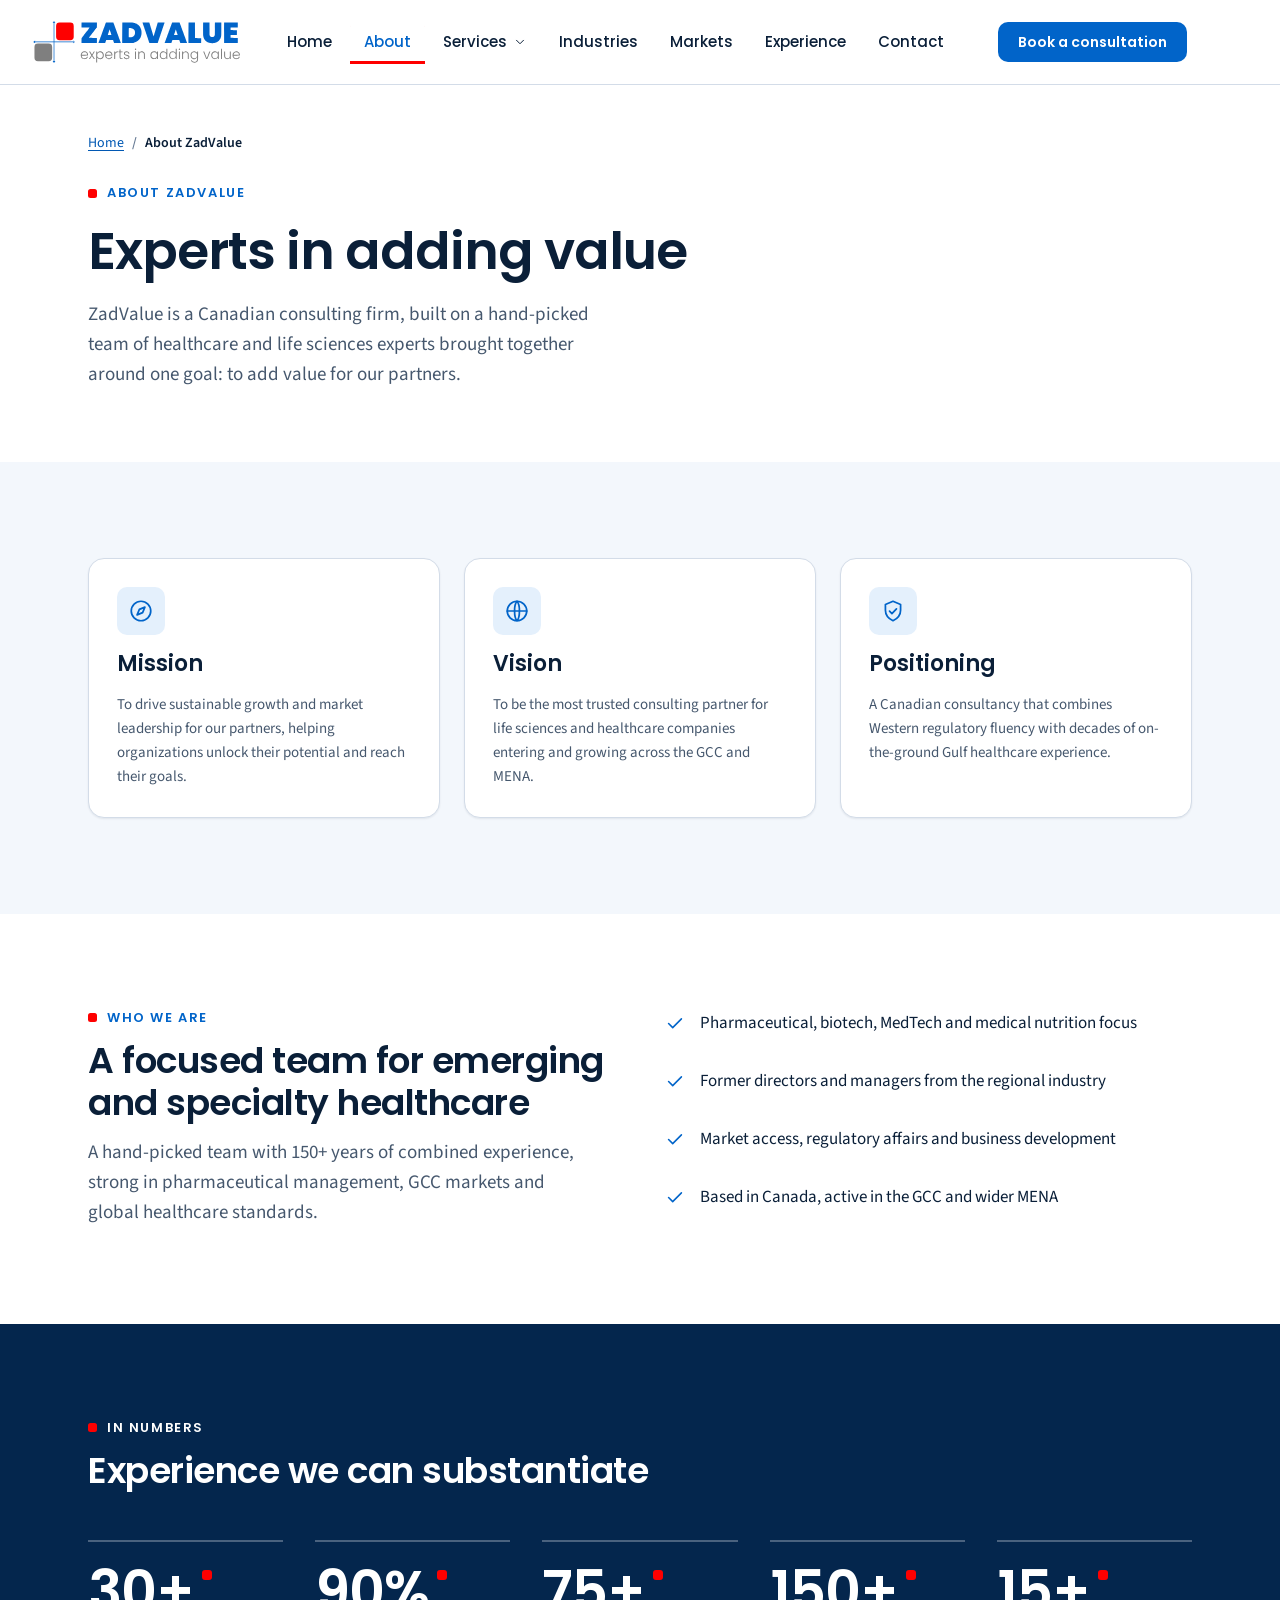
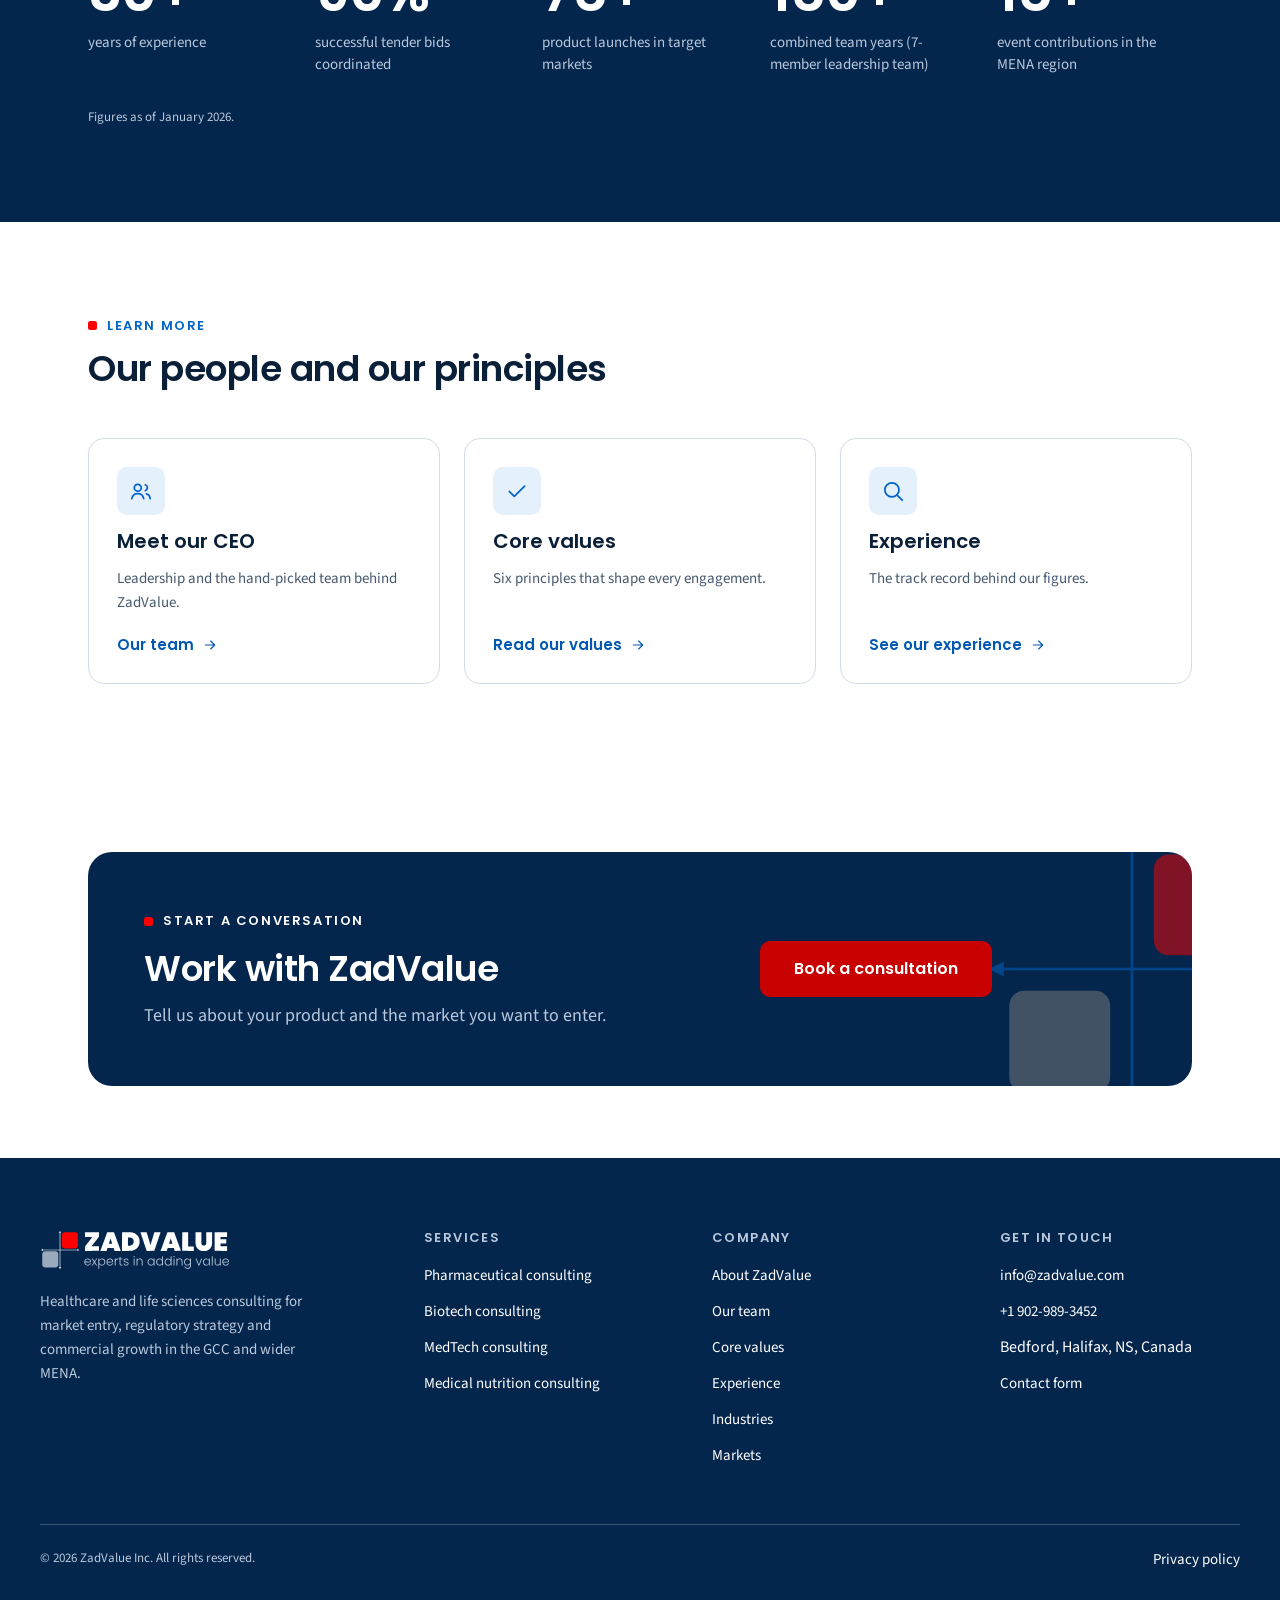
==== about/index.html @ 455d4b64 "Add files via upload" ====
<!doctype html>
<html lang="en" data-theme="light"><head><meta charset="utf-8"><meta name="viewport" content="width=device-width, initial-scale=1">
<title>About ZadValue - ZadValue Inc</title><meta name="description" content="ZadValue is a Canadian healthcare consulting firm. Learn about our mission, vision, positioning and the hand-picked team behind us."><link rel="canonical" href="https://zadvalue.com/about/"><meta name="robots" content="index, follow, max-snippet:-1, max-image-preview:large">
<meta property="og:type" content="website"><meta property="og:site_name" content="ZadValue Inc"><meta property="og:title" content="About ZadValue - ZadValue Inc"><meta property="og:description" content="ZadValue is a Canadian healthcare consulting firm. Learn about our mission, vision, positioning and the hand-picked team behind us."><meta property="og:url" content="https://zadvalue.com/about/"><meta property="og:image" content="https://zadvalue.com/images/og-image.png"><meta property="og:locale" content="en_CA">
<meta name="twitter:card" content="summary_large_image"><meta name="theme-color" content="#04264d">
<link rel="icon" href="/favicon.svg" type="image/svg+xml"><link rel="apple-touch-icon" href="/images/apple-touch-icon.png">
<link rel="preconnect" href="https://fonts.googleapis.com"><link rel="preconnect" href="https://fonts.gstatic.com" crossorigin>
<link rel="stylesheet" href="/css/tokens.css"><link rel="stylesheet" href="/css/site.css"><script type="application/ld+json">{"@context": "https://schema.org", "@type": "BreadcrumbList", "itemListElement": [{"@type": "ListItem", "position": 1, "name": "Home", "item": "https://zadvalue.com/"}, {"@type": "ListItem", "position": 2, "name": "About ZadValue", "item": "https://zadvalue.com/about/"}]}</script></head>
<body><a class="skip" href="#main">Skip to content</a>
<header class="zv-header"><div class="zv-header__bar"><a class="zv-logo-link" href="/" aria-label="ZadValue home"><img class="zv-logo" src="/images/zadvalue-logo.svg" alt="ZADVALUE, experts in adding value" width="208" height="44"></a><nav aria-label="Primary"><ul class="zv-nav"><li><a href="/">Home</a></li><li><a href="/about/" aria-current="page">About</a></li><li class="zv-dropdown"><button class="zv-nav__item" aria-expanded="false" aria-controls="svc-panel">Services <svg viewBox="0 0 24 24" fill="none" stroke="currentColor" stroke-width="1.7" stroke-linecap="round" stroke-linejoin="round" aria-hidden="true" class=""><path d="M6 9l6 6 6-6"/></svg></button><div class="zv-dropdown__panel" id="svc-panel" hidden><h4>Services</h4><a href="/pharmaceutical-consulting/"><b style="font-weight:600">Pharmaceutical consulting</b><small>Strategy, market entry and regulatory guidance for pharmaceutical companies.</small></a><a href="/biotech-consulting/"><b style="font-weight:600">Biotech consulting</b><small>Commercialization, licensing and access for biotechnology innovators.</small></a><a href="/medtech-consulting/"><b style="font-weight:600">MedTech consulting</b><small>Regulatory strategy and market entry for devices and digital health.</small></a><a href="/medical-nutrition-consulting/"><b style="font-weight:600">Medical nutrition consulting</b><small>Pathways and partnerships for clinical and therapeutic nutrition.</small></a><a href="/services/"><b style="font-weight:600">All services</b><small>Eight capabilities, four sectors</small></a></div></li><li><a href="/industries/">Industries</a></li><li><a href="/markets/">Markets</a></li><li><a href="/experience/">Experience</a></li><li><a href="/contact/">Contact</a></li></ul></nav><a class="zv-btn zv-btn--primary zv-btn--sm zv-btn--cta" href="/contact/?topic=meeting">Book a consultation</a><button class="zv-burger" id="burger" aria-label="Open menu" aria-expanded="false" aria-controls="drawer"><svg viewBox="0 0 24 24" fill="none" stroke="currentColor" stroke-width="1.7" stroke-linecap="round" stroke-linejoin="round" aria-hidden="true" class=""><path d="M4 7h16M4 12h16M4 17h16"/></svg></button></div><nav class="zv-drawer" id="drawer" aria-label="Mobile" hidden><a href="/">Home</a><a href="/about/" aria-current="page">About</a><a href="/services/">Services</a><div class="sub"><a href="/pharmaceutical-consulting/">Pharmaceutical consulting</a><a href="/biotech-consulting/">Biotech consulting</a><a href="/medtech-consulting/">MedTech consulting</a><a href="/medical-nutrition-consulting/">Medical nutrition consulting</a></div><a href="/industries/">Industries</a><a href="/markets/">Markets</a><a href="/experience/">Experience</a><a href="/contact/">Contact</a><a class="zv-btn zv-btn--primary" href="/contact/?topic=meeting">Book a consultation</a></nav></header>
<main id="main" class="pg" tabindex="-1"><section style="padding:48px 0 72px"><div class="zv-container"><nav aria-label="Breadcrumb"><ol class="zv-crumbs"><li><a href="/">Home</a></li><li aria-current="page">About ZadValue</li></ol></nav><span class="zv-eyebrow" style="margin-top:32px">About ZadValue</span><h1 class="ph1" style="font:600 52px/58px var(--font-display);letter-spacing:-1px;margin:16px 0 20px;max-width:22ch">Experts in adding value</h1><p class="zv-lead">ZadValue is a Canadian consulting firm, built on a hand-picked team of healthcare and life sciences experts brought together around one goal: to add value for our partners.</p></div></section>
<section class="zv-band zv-band--200"><div class="zv-container"><div class="mvp">
 <div class="zv-card"><span class="zv-icon-tile"><svg viewBox="0 0 24 24" fill="none" stroke="currentColor" stroke-width="1.7" stroke-linecap="round" stroke-linejoin="round" aria-hidden="true" class=""><circle cx="12" cy="12" r="9"/><path d="M15.6 8.4l-2.1 5.1-5.1 2.1 2.1-5.1z"/></svg></span><h3>Mission</h3><p>To drive sustainable growth and market leadership for our partners, helping organizations unlock their potential and reach their goals.</p></div>
 <div class="zv-card"><span class="zv-icon-tile"><svg viewBox="0 0 24 24" fill="none" stroke="currentColor" stroke-width="1.7" stroke-linecap="round" stroke-linejoin="round" aria-hidden="true" class=""><circle cx="12" cy="12" r="9"/><path d="M3 12h18M12 3c3 3 3 15 0 18M12 3c-3 3-3 15 0 18"/></svg></span><h3>Vision</h3><p>To be the most trusted consulting partner for life sciences and healthcare companies entering and growing across the GCC and MENA.</p></div>
 <div class="zv-card"><span class="zv-icon-tile"><svg viewBox="0 0 24 24" fill="none" stroke="currentColor" stroke-width="1.7" stroke-linecap="round" stroke-linejoin="round" aria-hidden="true" class=""><path d="M12 3l7 3v5.2c0 4.4-3 7.8-7 9.8-4-2-7-5.4-7-9.8V6z"/><path d="M8.8 12.2l2.2 2.2 4.2-4.4"/></svg></span><h3>Positioning</h3><p>A Canadian consultancy that combines Western regulatory fluency with decades of on-the-ground Gulf healthcare experience.</p></div></div></div></section>
<section class="zv-band"><div class="zv-container"><div class="two"><div class="zv-secthead" style="margin:0"><span class="zv-eyebrow">Who we are</span><h2 class="zv-h2">A focused team for emerging and specialty healthcare</h2><p class="zv-lead">A hand-picked team with 150+ years of combined experience, strong in pharmaceutical management, GCC markets and global healthcare standards.</p></div><ul class="chk"><li><svg viewBox="0 0 24 24" fill="none" stroke="currentColor" stroke-width="1.7" stroke-linecap="round" stroke-linejoin="round" aria-hidden="true" class=""><path d="M5 12.5l4.5 4.5L19 7.5"/></svg><span>Pharmaceutical, biotech, MedTech and medical nutrition focus</span></li><li><svg viewBox="0 0 24 24" fill="none" stroke="currentColor" stroke-width="1.7" stroke-linecap="round" stroke-linejoin="round" aria-hidden="true" class=""><path d="M5 12.5l4.5 4.5L19 7.5"/></svg><span>Former directors and managers from the regional industry</span></li><li><svg viewBox="0 0 24 24" fill="none" stroke="currentColor" stroke-width="1.7" stroke-linecap="round" stroke-linejoin="round" aria-hidden="true" class=""><path d="M5 12.5l4.5 4.5L19 7.5"/></svg><span>Market access, regulatory affairs and business development</span></li><li><svg viewBox="0 0 24 24" fill="none" stroke="currentColor" stroke-width="1.7" stroke-linecap="round" stroke-linejoin="round" aria-hidden="true" class=""><path d="M5 12.5l4.5 4.5L19 7.5"/></svg><span>Based in Canada, active in the GCC and wider MENA</span></li></ul></div></div></section>
<section class="zv-band zv-band--deep zv-deep"><div class="zv-container"><div class="zv-secthead"><span class="zv-eyebrow">In numbers</span><h2 class="zv-h2">Experience we can substantiate</h2></div><div class="zv-stats stats5"><div class="zv-stat"><span class="zv-stat__num">30+</span><span class="zv-stat__label">years of experience</span></div><div class="zv-stat"><span class="zv-stat__num">90%</span><span class="zv-stat__label">successful tender bids coordinated</span></div><div class="zv-stat"><span class="zv-stat__num">75+</span><span class="zv-stat__label">product launches in target markets</span></div><div class="zv-stat"><span class="zv-stat__num">150+</span><span class="zv-stat__label">combined team years (7-member leadership team)</span></div><div class="zv-stat"><span class="zv-stat__num">15+</span><span class="zv-stat__label">event contributions in the MENA region</span></div></div><p class="note">Figures as of January 2026.</p></div></section>
<section class="zv-band"><div class="zv-container"><div class="zv-secthead"><span class="zv-eyebrow">Learn more</span><h2 class="zv-h2">Our people and our principles</h2></div><div class="zv-grid" style="--min:300px">
 <a class="zv-card" href="/meet-our-ceo/"><span class="zv-icon-tile"><svg viewBox="0 0 24 24" fill="none" stroke="currentColor" stroke-width="1.7" stroke-linecap="round" stroke-linejoin="round" aria-hidden="true" class=""><circle cx="9" cy="9" r="3.2"/><path d="M3.5 19c.6-3 2.8-4.6 5.5-4.6s4.9 1.6 5.5 4.6"/><path d="M16 6.2a3 3 0 0 1 0 5.6M17 14.6c2 .5 3.2 2 3.5 4.4"/></svg></span><h3>Meet our CEO</h3><p>Leadership and the hand-picked team behind ZadValue.</p><span class="zv-link">Our team <svg viewBox="0 0 24 24" fill="none" stroke="currentColor" stroke-width="1.7" stroke-linecap="round" stroke-linejoin="round" aria-hidden="true" class=""><path d="M5 12h14M13 6l6 6-6 6"/></svg></span></a>
 <a class="zv-card" href="/core-values/"><span class="zv-icon-tile"><svg viewBox="0 0 24 24" fill="none" stroke="currentColor" stroke-width="1.7" stroke-linecap="round" stroke-linejoin="round" aria-hidden="true" class=""><path d="M5 12.5l4.5 4.5L19 7.5"/></svg></span><h3>Core values</h3><p>Six principles that shape every engagement.</p><span class="zv-link">Read our values <svg viewBox="0 0 24 24" fill="none" stroke="currentColor" stroke-width="1.7" stroke-linecap="round" stroke-linejoin="round" aria-hidden="true" class=""><path d="M5 12h14M13 6l6 6-6 6"/></svg></span></a>
 <a class="zv-card" href="/experience/"><span class="zv-icon-tile"><svg viewBox="0 0 24 24" fill="none" stroke="currentColor" stroke-width="1.7" stroke-linecap="round" stroke-linejoin="round" aria-hidden="true" class=""><circle cx="11" cy="11" r="6.5"/><path d="M16 16l4.5 4.5"/></svg></span><h3>Experience</h3><p>The track record behind our figures.</p><span class="zv-link">See our experience <svg viewBox="0 0 24 24" fill="none" stroke="currentColor" stroke-width="1.7" stroke-linecap="round" stroke-linejoin="round" aria-hidden="true" class=""><path d="M5 12h14M13 6l6 6-6 6"/></svg></span></a></div></div></section>
<section class="zv-band" style="padding:72px 0"><div class="zv-container"><div class="zv-cta zv-deep"><div class="zv-cta__art" aria-hidden="true"><svg class="zv-matrix" viewBox="0 0 440 440" role="img" aria-label="Quadrant diagram of market opportunity against readiness to enter, with the priority quadrant highlighted">
  <g style="stroke:var(--brand-blue);stroke-width:4;stroke-linecap:round"><path d="M220 30V410M30 220H410"/></g>
  <g style="fill:var(--brand-blue)"><polygon points="220,10 209,32 231,32"/><polygon points="220,430 209,408 231,408"/><polygon points="10,220 32,209 32,231"/><polygon points="430,220 408,209 408,231"/></g>
  <rect x="252" y="52" width="148" height="148" rx="22" style="fill:var(--logo-red)"/>
  <rect x="40" y="252" width="148" height="148" rx="22" style="fill:var(--logo-grey)"/>
  
</svg></div><div class="zv-cta__body"><span class="zv-eyebrow">Start a conversation</span><h2 style="margin-top:14px">Work with ZadValue</h2><p>Tell us about your product and the market you want to enter.</p></div><div class="zv-cta__actions"><a class="zv-btn zv-btn--accent zv-btn--lg" href="/contact/?topic=meeting">Book a consultation</a></div></div></div></section></main>
<footer class="zv-footer"><div class="zv-footer__inner"><div class="zv-footer__grid">
 <div><a class="zv-footer__logo" href="/"><img src="/images/zadvalue-logo-reversed.svg" alt="ZADVALUE, experts in adding value" width="190" height="40"></a><p>Healthcare and life sciences consulting for market entry, regulatory strategy and commercial growth in the GCC and wider MENA.</p></div>
 <div><h4>Services</h4><ul><li><a href="/pharmaceutical-consulting/">Pharmaceutical consulting</a></li><li><a href="/biotech-consulting/">Biotech consulting</a></li><li><a href="/medtech-consulting/">MedTech consulting</a></li><li><a href="/medical-nutrition-consulting/">Medical nutrition consulting</a></li></ul></div>
 <div><h4>Company</h4><ul><li><a href="/about/">About ZadValue</a></li><li><a href="/meet-our-ceo/">Our team</a></li><li><a href="/core-values/">Core values</a></li><li><a href="/experience/">Experience</a></li><li><a href="/industries/">Industries</a></li><li><a href="/markets/">Markets</a></li></ul></div>
 <div><h4>Get in touch</h4><ul><li><a href="mailto:info@zadvalue.com">info@zadvalue.com</a></li><li><a href="tel:+19029893452">+1 902-989-3452</a></li><li>Bedford, Halifax, NS, Canada</li><li><a href="/contact/">Contact form</a></li></ul></div></div>
 <div class="zv-footer__base"><span>&copy; 2026 ZadValue Inc. All rights reserved.</span><span><a href="/privacy-policy/">Privacy policy</a></span></div></div></footer>
<script src="/js/site.js" defer></script></body></html>
---- css/tokens.css ----
:root, [data-theme="light"] {
  --surface-100: #ffffff;
  --surface-200: #f3f7fc;
  --surface-300: #e4ecf6;
  --surface-deep: #04264d;
  --ink: #0a1f38;
  --ink-muted: #46586e;
  --ink-on-deep: #ffffff;
  --ink-on-deep-muted: #b9c9dd;
  --brand-blue: #0164c9;
  --brand-blue-hover: #0152a6;
  --brand-blue-pressed: #043f82;
  --on-brand: #ffffff;
  --brand-blue-tint: #e4f0fc;
  --link: #0158b3;
  --logo-red: #fe0000;
  --signal-red: #c80000;
  --signal-red-hover: #a30000;
  --on-signal: #ffffff;
  --logo-grey: #7f7f7f;
  --border: #d3dce8;
  --border-strong: #667a94;
  --focus-ring: #0164c9;
  --focus-ring-on-deep: #8cc2ff;
  --status-success: #00706b;
  --status-warning: #8a5a00;
  --status-danger: var(--signal-red);
  --status-info: var(--brand-blue);
  --shadow-xs: 0 1px 2px rgba(10, 31, 56, 0.08);
  --shadow-sm: 0 2px 8px rgba(10, 31, 56, 0.08);
  --shadow-md: 0 8px 24px rgba(10, 31, 56, 0.12);
  --shadow-lg: 0 20px 48px rgba(10, 31, 56, 0.18);
}
[data-theme="dark"] {
  --surface-100: #061a31;
  --surface-200: #0b2644;
  --surface-300: #133661;
  --surface-deep: #030f1e;
  --ink: #f1f6fc;
  --ink-muted: #a8bad0;
  --ink-on-deep: #f1f6fc;
  --ink-on-deep-muted: #a8bad0;
  --brand-blue: #5aa6f8;
  --brand-blue-hover: #86bdfa;
  --brand-blue-pressed: #a9d0fb;
  --on-brand: #04172b;
  --brand-blue-tint: #0f3a6b;
  --link: #7db8fa;
  --logo-red: #fe0000;
  --signal-red: #ff6b6b;
  --signal-red-hover: #ff9494;
  --on-signal: #2a0000;
  --logo-grey: #7f7f7f;
  --border: #1f4373;
  --border-strong: #6f8db0;
  --focus-ring: #8cc2ff;
  --focus-ring-on-deep: #8cc2ff;
  --status-success: #4cc9c0;
  --status-warning: #f2b84b;
  --status-danger: var(--signal-red);
  --status-info: var(--brand-blue);
  --shadow-xs: 0 1px 2px rgba(0, 0, 0, 0.4);
  --shadow-sm: 0 2px 8px rgba(0, 0, 0, 0.45);
  --shadow-md: 0 8px 24px rgba(0, 0, 0, 0.5);
  --shadow-lg: 0 20px 48px rgba(0, 0, 0, 0.6);
}
:root {
  --space-1: 4px;
  --space-2: 8px;
  --space-3: 12px;
  --space-4: 16px;
  --space-5: 24px;
  --space-6: 32px;
  --space-7: 48px;
  --space-8: 64px;
  --section-y-sm: 64px;
  --section-y-md: 96px;
  --section-y-lg: 128px;
  --radius-sm: 6px;
  --radius-md: 10px;
  --radius-lg: 16px;
  --radius-xl: 24px;
  --radius-pill: 999px;
  --bp-sm: 640px;
  --bp-md: 768px;
  --bp-lg: 1024px;
  --bp-xl: 1280px;
  --bp-2xl: 1536px;
  --container-prose: 680px;
  --container-default: 1200px;
  --container-wide: 1360px;
  --gutter-sm: 20px;
  --gutter-md: 32px;
  --gutter-lg: 48px;
  --aspect-hero: 21 / 9;
  --aspect-wide: 16 / 9;
  --aspect-feature: 3 / 2;
  --aspect-card: 4 / 3;
  --aspect-portrait: 4 / 5;
  --aspect-square: 1 / 1;
  --font-display: "Poppins", "Segoe UI", system-ui, sans-serif;
  --font-sans: "Source Sans 3", "Segoe UI", system-ui, sans-serif;
  --font-serif: "Source Serif 4", Georgia, serif;
}
---- css/site.css ----
@import url('https://fonts.googleapis.com/css2?family=Poppins:wght@400;500;600;700&family=Source+Sans+3:ital,wght@0,400;0,500;0,600;0,700;1,400&family=Source+Serif+4:ital,wght@0,400;0,600;1,400&display=swap');

/* ZadValue component styles. Every value comes from tokens.css. Prefix: zv- */
*, *::before, *::after { box-sizing: border-box; }
body { margin: 0; background: var(--surface-100); color: var(--ink); font-family: var(--font-sans); font-size: 16px; line-height: 26px; -webkit-font-smoothing: antialiased; }
.zv-stage { padding: 32px; background: var(--surface-100); color: var(--ink); }
.zv-stage--200 { background: var(--surface-200); }
.zv-stage--deep { background: var(--surface-deep); color: var(--ink-on-deep); }
.zv-row { display: flex; flex-wrap: wrap; gap: 16px; align-items: center; }
.zv-col { display: flex; flex-direction: column; gap: 16px; }
.zv-label { font: 500 12px/16px var(--font-sans); color: var(--ink-muted); margin: 0 0 8px; }
.zv-stage--deep .zv-label { color: var(--ink-on-deep-muted); }
h1, h2, h3, h4 { font-family: var(--font-display); margin: 0; color: inherit; }
p { margin: 0; }
a { color: var(--link); text-decoration: underline; text-underline-offset: 3px; }
.zv-stage--deep a { color: var(--ink-on-deep); }

/* Focus: solid 2px ring, never removed */
:where(a, button, input, select, textarea, summary, [tabindex]):focus-visible,
.is-focus { outline: 2px solid var(--focus-ring); outline-offset: 3px; }
.zv-stage--deep :focus-visible, .zv-deep :focus-visible, .zv-deep .is-focus, .zv-stage--deep .is-focus { outline-color: var(--focus-ring-on-deep); }

/* Eyebrow: label led by the red marker square from the logo */
.zv-eyebrow { display: inline-flex; align-items: center; gap: 10px; font: 600 13px/16px var(--font-display); letter-spacing: 1.6px; text-transform: uppercase; color: var(--brand-blue); }
.zv-eyebrow::before { content: ""; width: 9px; height: 9px; border-radius: 2.5px; background: var(--logo-red); flex: none; }
.zv-deep .zv-eyebrow, .zv-stage--deep .zv-eyebrow { color: var(--ink-on-deep); }

/* Buttons */
.zv-btn { display: inline-flex; align-items: center; justify-content: center; gap: 10px; min-height: 48px; padding: 0 24px; border-radius: var(--radius-md); border: 2px solid transparent; font: 600 15px/20px var(--font-display); cursor: pointer; text-decoration: none; transition: background .18s ease, border-color .18s ease, color .18s ease, transform .18s ease; }
.zv-btn svg { width: 18px; height: 18px; transition: transform .18s ease; }
.zv-btn:hover svg, .zv-btn.is-hover svg { transform: translateX(3px); }
.zv-btn--primary { background: var(--brand-blue); color: var(--on-brand); }
.zv-btn--primary:hover, .zv-btn--primary.is-hover { background: var(--brand-blue-hover); }
.zv-btn--primary:active, .zv-btn--primary.is-active { background: var(--brand-blue-pressed); }
.zv-btn--accent { background: var(--signal-red); color: var(--on-signal); }
.zv-btn--accent:hover, .zv-btn--accent.is-hover { background: var(--signal-red-hover); }
.zv-btn--accent:active, .zv-btn--accent.is-active { background: var(--signal-red-hover); transform: translateY(1px); }
.zv-btn--secondary { background: transparent; color: var(--brand-blue); border-color: var(--brand-blue); }
.zv-btn--secondary:hover, .zv-btn--secondary.is-hover { background: var(--brand-blue-tint); color: var(--brand-blue-hover); border-color: var(--brand-blue-hover); }
.zv-btn--secondary:active, .zv-btn--secondary.is-active { background: var(--surface-300); }
.zv-btn--ghost { background: transparent; color: var(--link); padding: 0 8px; min-height: 40px; }
.zv-btn--ghost:hover, .zv-btn--ghost.is-hover { background: var(--surface-200); }
.zv-btn--sm { min-height: 40px; padding: 0 18px; font-size: 14px; }
.zv-btn--lg { min-height: 56px; padding: 0 32px; font-size: 16px; }
.zv-btn[disabled], .zv-btn.is-disabled { background: var(--surface-300); color: var(--ink-muted); border-color: transparent; cursor: not-allowed; transform: none; opacity: 1; }
.zv-btn--secondary[disabled], .zv-btn--secondary.is-disabled { background: transparent; border-color: var(--border-strong); }
.zv-deep .zv-btn--primary, .zv-stage--deep .zv-btn--primary { background: var(--ink-on-deep); color: var(--surface-deep); }
.zv-deep .zv-btn--primary:hover, .zv-stage--deep .zv-btn--primary:hover, .zv-stage--deep .zv-btn--primary.is-hover { background: var(--brand-blue-tint); color: var(--ink); }
.zv-deep .zv-btn--secondary, .zv-stage--deep .zv-btn--secondary { color: var(--ink-on-deep); border-color: var(--ink-on-deep); }
.zv-deep .zv-btn--secondary:hover, .zv-stage--deep .zv-btn--secondary:hover, .zv-stage--deep .zv-btn--secondary.is-hover { background: rgba(255,255,255,.12); }

/* Links */
.zv-link { display: inline-flex; align-items: center; gap: 8px; font: 600 15px/20px var(--font-display); color: var(--link); text-decoration: none; }
.zv-link:hover { text-decoration: underline; text-underline-offset: 4px; }
.zv-link svg { width: 16px; height: 16px; }

/* Header and navigation */
.zv-header { container-type: inline-size; background: var(--surface-100); border-bottom: 1px solid var(--border); }
.zv-header__bar { display: flex; align-items: center; gap: 32px; height: 84px; padding: 0 var(--gutter-md); max-width: var(--container-wide); margin: 0 auto; }
.zv-logo { display: block; height: 44px; width: auto; }
.zv-nav { display: flex; align-items: center; gap: 4px; margin-left: auto; list-style: none; padding: 0; margin-block: 0; }
.zv-nav a, .zv-nav button.zv-nav__item { display: inline-flex; align-items: center; gap: 6px; min-height: 44px; padding: 0 14px; border-radius: var(--radius-md); font: 500 15px/20px var(--font-display); color: var(--ink); text-decoration: none; background: none; border: 0; cursor: pointer; }
.zv-nav a:hover, .zv-nav .is-hover { background: var(--surface-200); }
.zv-nav [aria-current="page"], .zv-nav .is-active { color: var(--brand-blue); box-shadow: inset 0 -3px 0 var(--logo-red); border-radius: var(--radius-md) var(--radius-md) 0 0; }
.zv-nav svg { width: 14px; height: 14px; }
.zv-burger { display: none; margin-left: auto; width: 48px; height: 48px; border-radius: var(--radius-md); border: 2px solid var(--border-strong); background: none; color: var(--ink); align-items: center; justify-content: center; cursor: pointer; }
.zv-burger svg { width: 22px; height: 22px; }
.zv-header .zv-btn--cta { margin-left: 8px; }
@container (max-width: 1023px) { .zv-nav, .zv-header .zv-btn--cta { display: none; } .zv-burger { display: inline-flex; } .zv-header__bar { height: 72px; padding: 0 var(--gutter-sm); } .zv-logo { height: 38px; } }
.zv-dropdown { position: relative; }
.zv-dropdown__panel { position: absolute; top: calc(100% + 8px); left: 0; min-width: 560px; display: grid; grid-template-columns: 1fr 1fr; gap: 4px 24px; padding: 20px; background: var(--surface-100); border: 1px solid var(--border); border-radius: var(--radius-lg); box-shadow: var(--shadow-md); z-index: 5; }
.zv-dropdown__panel h4 { grid-column: 1 / -1; font: 600 12px/16px var(--font-display); letter-spacing: 1.4px; text-transform: uppercase; color: var(--ink-muted); margin-bottom: 4px; }
.zv-dropdown__panel a { display: block; padding: 10px 12px; border-radius: var(--radius-sm); font: 400 15px/22px var(--font-sans); color: var(--ink); text-decoration: none; }
.zv-dropdown__panel a small { display: block; font-size: 13px; line-height: 18px; color: var(--ink-muted); }
.zv-dropdown__panel a:hover, .zv-dropdown__panel a.is-hover { background: var(--surface-200); color: var(--brand-blue); }
.zv-drawer { background: var(--surface-100); padding: 8px 0 24px; border-top: 1px solid var(--border); }
.zv-drawer a { display: flex; justify-content: space-between; align-items: center; min-height: 56px; padding: 0 var(--gutter-sm); font: 500 18px/24px var(--font-display); color: var(--ink); text-decoration: none; border-bottom: 1px solid var(--border); }
.zv-drawer .zv-btn { margin: 24px var(--gutter-sm) 0; width: calc(100% - 40px); font: 600 16px/20px var(--font-display); border-bottom: 2px solid transparent; min-height: 56px; justify-content: center; }

/* Breadcrumbs */
.zv-crumbs { display: flex; flex-wrap: wrap; align-items: center; gap: 8px; list-style: none; padding: 0; margin: 0; font: 400 14px/20px var(--font-sans); color: var(--ink-muted); }
.zv-crumbs li + li::before { content: "/"; margin-right: 8px; color: var(--border-strong); }
.zv-crumbs a { color: var(--link); }
.zv-crumbs [aria-current="page"] { color: var(--ink); font-weight: 600; }

/* Cards */
.zv-grid { display: grid; gap: 24px; grid-template-columns: repeat(auto-fit, minmax(min(100%, var(--min, 280px)), 1fr)); }
.zv-card { display: flex; flex-direction: column; gap: 12px; padding: 28px; background: var(--surface-100); border: 1px solid var(--border); border-radius: var(--radius-lg); color: var(--ink); text-decoration: none; transition: border-color .18s ease, box-shadow .18s ease, transform .18s ease; }
.zv-stage--200 .zv-card, .zv-band--200 .zv-card { box-shadow: var(--shadow-xs); }
.zv-card:hover, .zv-card.is-hover { border-color: var(--brand-blue); box-shadow: var(--shadow-md); transform: translateY(-2px); }
.zv-card h3 { font: 600 20px/28px var(--font-display); }
.zv-card p { font: 400 15px/24px var(--font-sans); color: var(--ink-muted); }
.zv-card .zv-link { margin-top: auto; padding-top: 8px; }
.zv-card:hover .zv-link svg, .zv-card.is-hover .zv-link svg { transform: translateX(3px); }
.zv-card .zv-link svg { transition: transform .18s ease; }
.zv-icon-tile { width: 48px; height: 48px; display: grid; place-items: center; border-radius: var(--radius-md); background: var(--brand-blue-tint); color: var(--brand-blue); }
.zv-icon-tile svg { width: 26px; height: 26px; fill: none; stroke: currentColor; stroke-width: 1.6; stroke-linecap: round; stroke-linejoin: round; }
.zv-card__num { font: 600 13px/16px var(--font-display); letter-spacing: 1.4px; color: var(--ink-muted); }
.zv-service { gap: 14px; }
.zv-service__top { display: flex; justify-content: space-between; align-items: flex-start; }
.zv-sector { padding: 0; overflow: hidden; gap: 0; }
.zv-sector__media { aspect-ratio: 4 / 3; background: var(--surface-deep); position: relative; overflow: hidden; }
.zv-sector__body { display: flex; flex-direction: column; gap: 10px; padding: 24px 28px 28px; flex: 1; }
.zv-market { flex-direction: row; align-items: center; gap: 16px; padding: 18px 22px; }
.zv-market b { font: 600 17px/24px var(--font-display); display: block; }
.zv-market span { font: 400 14px/20px var(--font-sans); color: var(--ink-muted); }
.zv-flag { width: 44px; height: 44px; border-radius: var(--radius-md); background: var(--surface-200); display: grid; place-items: center; font: 600 13px/1 var(--font-display); color: var(--brand-blue); letter-spacing: .5px; flex: none; }

/* Quadrant device: the ZADVALUE matrix as graphic language */
.zv-matrix { display: block; width: 100%; height: auto; }

/* Stats */
.zv-stats { display: grid; grid-template-columns: repeat(auto-fit, minmax(min(100%, 200px), 1fr)); gap: 32px; }
.zv-stat { display: flex; flex-direction: column; gap: 10px; padding-top: 20px; border-top: 2px solid var(--border); }
.zv-stat__num { font: 600 56px/60px var(--font-display); letter-spacing: -1px; color: var(--brand-blue); }
.zv-stat__label { font: 400 15px/22px var(--font-sans); color: var(--ink-muted); max-width: 26ch; }
.zv-deep .zv-stat, .zv-stage--deep .zv-stat { border-top-color: rgba(255,255,255,.28); }
.zv-deep .zv-stat__num, .zv-stage--deep .zv-stat__num { color: var(--ink-on-deep); }
.zv-deep .zv-stat__label, .zv-stage--deep .zv-stat__label { color: var(--ink-on-deep-muted); }
.zv-stat__num::after { content: ""; display: inline-block; width: 10px; height: 10px; margin-left: 8px; border-radius: 3px; background: var(--logo-red); vertical-align: top; margin-top: 8px; }

/* Testimonial */
.zv-quote { display: flex; flex-direction: column; gap: 24px; max-width: 760px; }
.zv-quote blockquote { margin: 0; font: italic 400 28px/40px var(--font-serif); color: var(--ink); }
.zv-quote figcaption { display: flex; align-items: center; gap: 14px; font: 400 15px/22px var(--font-sans); color: var(--ink-muted); }
.zv-quote figcaption b { display: block; font: 600 16px/22px var(--font-display); color: var(--ink); }
.zv-avatar { width: 48px; height: 48px; border-radius: var(--radius-md); background: var(--brand-blue-tint); color: var(--brand-blue); display: grid; place-items: center; font: 600 15px/1 var(--font-display); flex: none; }

/* Call to action band */
.zv-cta { position: relative; overflow: hidden; display: grid; grid-template-columns: 1fr auto; gap: 32px; align-items: center; padding: 56px; border-radius: var(--radius-xl); background: var(--surface-deep); color: var(--ink-on-deep); }
.zv-cta h2 { font: 600 36px/42px var(--font-display); letter-spacing: -.5px; max-width: 20ch; }
.zv-cta p { font: 400 18px/28px var(--font-sans); color: var(--ink-on-deep-muted); margin-top: 12px; max-width: 54ch; }
.zv-cta__body { position: relative; z-index: 1; }
.zv-cta__actions { position: relative; z-index: 1; display: flex; gap: 12px; flex-wrap: wrap; }
.zv-cta { padding-right: 200px; }
.zv-cta__art { position: absolute; right: -90px; top: 50%; transform: translateY(-50%); width: 300px; opacity: .5; pointer-events: none; }
@container (max-width: 760px) { .zv-cta { grid-template-columns: 1fr; padding: 36px 28px; } .zv-cta__art { width: 200px; right: -60px; top: -40px; transform: none; opacity: .3; } }

/* Forms */
.zv-form { display: grid; gap: 20px; grid-template-columns: 1fr 1fr; }
.zv-field { display: flex; flex-direction: column; gap: 6px; }
.zv-field--full { grid-column: 1 / -1; }
.zv-field label { font: 600 14px/20px var(--font-display); color: var(--ink); }
.zv-field .zv-help { font: 400 13px/18px var(--font-sans); color: var(--ink-muted); }
.zv-input, .zv-select, .zv-textarea { width: 100%; min-height: 48px; padding: 10px 14px; background: var(--surface-100); color: var(--ink); border: 1.5px solid var(--border-strong); border-radius: var(--radius-sm); font: 400 16px/24px var(--font-sans); box-shadow: var(--shadow-xs); appearance: none; }
.zv-select { background-image: url("data:image/svg+xml,%3Csvg xmlns='http://www.w3.org/2000/svg' width='16' height='16' viewBox='0 0 24 24' fill='none' stroke='%23667a94' stroke-width='2.4' stroke-linecap='round'%3E%3Cpath d='M6 9l6 6 6-6'/%3E%3C/svg%3E"); background-repeat: no-repeat; background-position: right 14px center; padding-right: 40px; }
.zv-textarea { min-height: 128px; resize: vertical; }
.zv-input::placeholder, .zv-textarea::placeholder { color: var(--ink-muted); }
.zv-input:hover, .zv-select:hover, .zv-textarea:hover { border-color: var(--brand-blue); }
.zv-input:focus-visible, .zv-select:focus-visible, .zv-textarea:focus-visible, .zv-input.is-focus { outline: 2px solid var(--focus-ring); outline-offset: 2px; border-color: var(--brand-blue); }
.zv-input[aria-invalid="true"], .zv-field.has-error .zv-input { border-color: var(--status-danger); }
.zv-error { display: flex; gap: 6px; align-items: center; font: 600 13px/18px var(--font-sans); color: var(--status-danger); }
.zv-input[disabled] { background: var(--surface-300); color: var(--ink-muted); cursor: not-allowed; }
.zv-check { display: flex; gap: 12px; align-items: flex-start; font: 400 15px/22px var(--font-sans); }
.zv-check input { width: 22px; height: 22px; margin: 0; accent-color: var(--brand-blue); flex: none; }
@container (max-width: 560px) { .zv-form { grid-template-columns: 1fr; } }

/* Search */
.zv-search { position: relative; max-width: 560px; }
.zv-search svg { position: absolute; left: 16px; top: 14px; width: 20px; height: 20px; color: var(--ink-muted); fill: none; stroke: currentColor; stroke-width: 2; stroke-linecap: round; }
.zv-search .zv-input { padding-left: 46px; border-radius: var(--radius-md); }
.zv-results { margin-top: 8px; padding: 8px; background: var(--surface-100); border: 1px solid var(--border); border-radius: var(--radius-lg); box-shadow: var(--shadow-md); list-style: none; }
.zv-results li { display: flex; justify-content: space-between; gap: 12px; padding: 10px 12px; border-radius: var(--radius-sm); font: 400 15px/22px var(--font-sans); }
.zv-results li.is-hover { background: var(--surface-200); }
.zv-results small { color: var(--ink-muted); font-size: 13px; }

/* Tabs */
.zv-tabs { display: flex; gap: 4px; padding: 4px; background: var(--surface-300); border-radius: var(--radius-md); width: fit-content; max-width: 100%; overflow-x: auto; }
.zv-tab { min-height: 44px; padding: 0 20px; border: 0; border-radius: 8px; background: none; color: var(--ink); font: 500 15px/20px var(--font-display); cursor: pointer; white-space: nowrap; }
.zv-tab:hover, .zv-tab.is-hover { background: var(--surface-200); }
.zv-tab[aria-selected="true"] { background: var(--surface-100); color: var(--brand-blue); box-shadow: var(--shadow-xs); font-weight: 600; }
.zv-tab[disabled] { color: var(--ink-muted); cursor: not-allowed; background: none; }
.zv-tabpanel { padding-top: 24px; max-width: 70ch; color: var(--ink-muted); }

/* Accordion */
.zv-acc { border: 1px solid var(--border); border-radius: var(--radius-lg); background: var(--surface-100); overflow: hidden; }
.zv-acc details + details { border-top: 1px solid var(--border); }
.zv-acc summary { display: flex; justify-content: space-between; align-items: center; gap: 16px; min-height: 64px; padding: 14px 24px; cursor: pointer; list-style: none; font: 600 17px/24px var(--font-display); color: var(--ink); }
.zv-acc summary::-webkit-details-marker { display: none; }
.zv-acc summary::after { content: ""; width: 12px; height: 12px; border-right: 2.5px solid var(--brand-blue); border-bottom: 2.5px solid var(--brand-blue); transform: rotate(45deg); transition: transform .18s ease; flex: none; margin-bottom: 4px; }
.zv-acc details[open] summary::after { transform: rotate(-135deg); margin-bottom: -4px; }
.zv-acc summary:hover { background: var(--surface-200); }
.zv-acc__body { padding: 0 24px 24px; color: var(--ink-muted); font: 400 16px/26px var(--font-sans); max-width: 70ch; }

/* Badges */
.zv-badge { display: inline-flex; align-items: center; gap: 6px; min-height: 26px; padding: 0 10px; border-radius: var(--radius-sm); font: 600 12px/16px var(--font-display); letter-spacing: .3px; background: var(--surface-300); color: var(--ink); }
.zv-badge--blue { background: var(--brand-blue-tint); color: var(--brand-blue); }
.zv-badge--outline { background: transparent; border: 1.5px solid var(--border-strong); color: var(--ink); }
.zv-badge--success { background: transparent; border: 1.5px solid var(--status-success); color: var(--status-success); }
.zv-badge--warning { background: transparent; border: 1.5px solid var(--status-warning); color: var(--status-warning); }
.zv-badge--danger { background: transparent; border: 1.5px solid var(--status-danger); color: var(--status-danger); }
.zv-badge svg { width: 12px; height: 12px; fill: none; stroke: currentColor; stroke-width: 2.4; stroke-linecap: round; stroke-linejoin: round; }
.zv-chip { display: inline-flex; align-items: center; min-height: 36px; padding: 0 16px; border-radius: var(--radius-pill); border: 1.5px solid var(--border-strong); background: var(--surface-100); color: var(--ink); font: 500 14px/20px var(--font-display); cursor: pointer; }
.zv-chip:hover, .zv-chip.is-hover { border-color: var(--brand-blue); color: var(--brand-blue); }
.zv-chip[aria-pressed="true"] { background: var(--brand-blue); border-color: var(--brand-blue); color: var(--on-brand); }

/* Tables */
.zv-table-wrap { overflow-x: auto; border: 1px solid var(--border); border-radius: var(--radius-lg); background: var(--surface-100); }
.zv-table { width: 100%; border-collapse: collapse; font: 400 15px/22px var(--font-sans); min-width: 560px; }
.zv-table caption { text-align: left; padding: 16px 20px; font: 600 15px/22px var(--font-display); color: var(--ink); }
.zv-table th { text-align: left; padding: 12px 20px; background: var(--surface-200); color: var(--ink); font: 600 13px/18px var(--font-display); letter-spacing: .6px; text-transform: uppercase; border-bottom: 1.5px solid var(--border-strong); }
.zv-table td { padding: 14px 20px; border-bottom: 1px solid var(--border); color: var(--ink); vertical-align: top; }
.zv-table td.zv-num, .zv-table th.zv-num { text-align: right; font-variant-numeric: tabular-nums; }
.zv-table tbody tr:hover { background: var(--surface-200); }
.zv-table tbody tr:last-child td { border-bottom: 0; }

/* Footer */
.zv-footer { background: var(--surface-deep); color: var(--ink-on-deep); padding: 72px var(--gutter-md) 32px; container-type: inline-size; }
.zv-footer__inner { max-width: var(--container-default); margin: 0 auto; }
.zv-footer__grid { display: grid; grid-template-columns: 1.4fr repeat(3, 1fr); gap: 48px; }
.zv-footer h4 { font: 600 13px/16px var(--font-display); letter-spacing: 1.4px; text-transform: uppercase; color: var(--ink-on-deep-muted); margin-bottom: 16px; }
.zv-footer ul { list-style: none; padding: 0; margin: 0; display: grid; gap: 10px; }
.zv-footer a { color: var(--ink-on-deep); text-decoration: none; font: 400 15px/22px var(--font-sans); }
.zv-footer a:hover { text-decoration: underline; text-underline-offset: 4px; }
.zv-footer p { color: var(--ink-on-deep-muted); font: 400 15px/24px var(--font-sans); max-width: 38ch; }
.zv-footer__plate { display: inline-block; background: #ffffff; padding: 12px 16px; border-radius: var(--radius-md); margin-bottom: 20px; }
.zv-footer__plate img { display: block; height: 36px; width: auto; }
.zv-footer__base { display: flex; justify-content: space-between; flex-wrap: wrap; gap: 12px; margin-top: 56px; padding-top: 24px; border-top: 1px solid rgba(255,255,255,.22); font: 400 13px/18px var(--font-sans); color: var(--ink-on-deep-muted); }
@container (max-width: 760px) { .zv-footer__grid { grid-template-columns: 1fr 1fr; gap: 36px 24px; } .zv-footer__grid > :first-child { grid-column: 1 / -1; } }

/* Page scaffolding for concepts */
.zv-container { width: 100%; max-width: var(--container-default); margin: 0 auto; padding: 0 var(--gutter-md); }
.zv-band { padding: 96px 0; }
.zv-band--200 { background: var(--surface-200); }
.zv-band--deep { background: var(--surface-deep); color: var(--ink-on-deep); }
.zv-lead { font: 400 19px/30px var(--font-sans); color: var(--ink-muted); max-width: 56ch; }
.zv-band--deep .zv-lead { color: var(--ink-on-deep-muted); }
.zv-h2 { font: 600 36px/42px var(--font-display); letter-spacing: -.5px; }
.zv-secthead { display: grid; gap: 14px; margin-bottom: 48px; max-width: 760px; }

@media (prefers-reduced-motion: reduce) { *, *::before, *::after { transition: none !important; animation: none !important; scroll-behavior: auto !important; } }


.pg{background:var(--surface-100);color:var(--ink)}
.pg .zv-container{padding-left:var(--gutter-lg);padding-right:var(--gutter-lg)}
.hero{padding:80px 0 96px}
.hero__grid{display:grid;grid-template-columns:1.15fr .85fr;gap:64px;align-items:center}
.hero h1{font:600 64px/68px var(--font-display);letter-spacing:-1.5px;margin:20px 0 24px;max-width:15ch}
.hero__actions{display:flex;gap:12px;flex-wrap:wrap;margin-top:36px}
.panel{background:var(--surface-200);border-radius:var(--radius-xl);padding:36px}
.aud{display:grid;grid-template-columns:repeat(4,1fr);gap:0}
.aud div{padding:8px 28px;border-left:1px solid var(--border);display:flex;flex-direction:column;gap:12px;font:500 16px/24px var(--font-display)}
.aud div:first-child{border-left:0;padding-left:0}
.steps{display:grid;grid-template-columns:repeat(4,1fr);gap:32px}
.step{display:flex;flex-direction:column;gap:10px;padding-top:20px;border-top:2px solid var(--border-strong)}
.step b{font:600 13px/16px var(--font-display);letter-spacing:1.4px;color:var(--brand-blue)}
.step h3{font:600 20px/28px var(--font-display)} .step p{font:400 15px/24px var(--font-sans);color:var(--ink-muted)}
.why{display:grid;grid-template-columns:1fr 1fr;gap:64px;align-items:start;margin-bottom:64px}
.why ul{list-style:none;padding:0;margin:0;display:grid;gap:24px}
.why li{display:grid;grid-template-columns:44px 1fr;gap:16px;font:400 16px/26px var(--font-sans);color:var(--ink-on-deep-muted)}
.why li b{display:block;font:600 18px/26px var(--font-display);color:var(--ink-on-deep)}
.why .zv-icon-tile{background:rgba(255,255,255,.1);color:var(--ink-on-deep)}
.note{font:400 13px/18px var(--font-sans);color:var(--ink-on-deep-muted);margin-top:32px}
.ph{display:flex;flex-direction:column;gap:12px}
.pg2 .zv-grid{--min:260px}

.two{display:grid;grid-template-columns:1fr 1fr;gap:48px}
.mvp{display:grid;grid-template-columns:repeat(3,1fr);gap:24px}
.mvp .zv-card{gap:14px}
.mvp h3{font:600 22px/30px var(--font-display)}
.vals{display:grid;grid-template-columns:repeat(3,1fr);gap:24px}
.person{display:grid;grid-template-columns:320px 1fr;gap:56px;align-items:start}
.portrait{aspect-ratio:4/5;background:var(--surface-deep);border-radius:var(--radius-xl);position:relative;overflow:hidden;display:flex;align-items:flex-end;padding:20px;color:var(--ink-on-deep-muted);font:500 13px/18px var(--font-display)}
.portrait svg{position:absolute;right:-40px;top:-30px;width:260px;opacity:.5}
.tl{list-style:none;margin:0;padding:0;display:grid;gap:0}
.tl li{display:grid;grid-template-columns:130px 1fr;gap:24px;padding:20px 0;border-top:1px solid var(--border)}
.tl b{font:600 14px/20px var(--font-display);color:var(--brand-blue);letter-spacing:.4px}
.tl span{font:400 16px/26px var(--font-sans)}
.rail{display:grid;grid-template-columns:220px 1fr;gap:48px;align-items:start}
.rail nav{display:grid;gap:4px;position:sticky;top:96px}
.rail nav a{padding:10px 14px;border-left:3px solid var(--border);font:500 15px/22px var(--font-display);color:var(--ink-muted);text-decoration:none}
.rail nav a[aria-current]{border-color:var(--signal-red);color:var(--ink)}
.chk{list-style:none;padding:0;margin:0;display:grid;gap:14px}
.chk li{display:grid;grid-template-columns:24px 1fr;gap:12px;font:400 17px/26px var(--font-sans)}
.chk svg{width:22px;height:22px;color:var(--brand-blue);margin-top:2px}
.prof{display:grid;grid-template-columns:repeat(4,1fr);gap:24px}
.prof .zv-card{gap:12px}
.prof h3{font:600 20px/28px var(--font-display)}
.prof small{font:600 12px/16px var(--font-display);letter-spacing:1.2px;text-transform:uppercase;color:var(--ink-muted)}
.tags{display:flex;flex-wrap:wrap;gap:8px}


.skip{position:absolute;left:-999px;top:8px;background:var(--surface-deep);color:#fff;padding:12px 18px;border-radius:8px;z-index:100;font:600 15px/20px var(--font-display)}
.skip:focus{left:8px}
main:focus{outline:none}
.zv-logo-link{display:inline-flex;flex:none}
.zv-dropdown__panel{z-index:50;box-shadow:var(--shadow-md);border:1px solid var(--border);border-radius:var(--radius-lg)}
.zv-dropdown__panel[hidden],.zv-drawer[hidden]{display:none}
.zv-header{position:sticky;top:0;z-index:40}
.zv-drawer .sub a{padding-left:calc(var(--gutter-sm) + 18px);font:400 16px/22px var(--font-sans);min-height:48px}
.zv-drawer .zv-btn--primary{color:var(--on-brand)}
.zv-footer__logo img{display:block;height:40px;width:auto;margin-bottom:20px}
.hero h1{max-width:16ch}
.stats5{grid-template-columns:repeat(5,1fr)}
.form-note{font:400 13px/18px var(--font-sans);color:var(--ink-muted)}
.hp{position:absolute;left:-9999px;height:0;overflow:hidden}
.alert{padding:16px 20px;border-radius:var(--radius-md);background:var(--brand-blue-tint);color:var(--ink);font:500 16px/24px var(--font-sans);margin-bottom:20px}
.alert--err{background:#fde8e8}
.prose{max-width:var(--container-prose)}
.prose h2{font:600 26px/34px var(--font-display);margin:40px 0 12px}
.prose p,.prose li{font:400 17px/28px var(--font-sans);color:var(--ink)}
.prose ul{padding-left:22px;display:grid;gap:8px}
.contact-grid{display:grid;grid-template-columns:.8fr 1.2fr;gap:64px;align-items:start}
.nf{padding:120px 0;text-align:center}
.nf h1{font:600 72px/78px var(--font-display);color:var(--brand-blue)}
@media (max-width:1100px){.contact-grid{grid-template-columns:1fr}.hero__grid,.two,.why,.person,.rail,.mvp,.vals,.steps,.prof,.aud{grid-template-columns:1fr 1fr}.stats5{grid-template-columns:repeat(3,1fr)}.rail nav{position:static}}
@media (max-width:760px){.hero{padding:48px 0 56px}.hero h1{font-size:40px;line-height:46px;letter-spacing:-1px}.hero__grid,.two,.why,.person,.rail,.mvp,.vals,.steps,.prof,.aud{grid-template-columns:1fr;gap:32px}.aud div{border-left:0;padding-left:0}.stats5{grid-template-columns:1fr 1fr}.zv-band{padding:64px 0}.pg .zv-container,.zv-container{padding-left:var(--gutter-sm);padding-right:var(--gutter-sm)}.zv-h2{font-size:30px;line-height:36px}.zv-cta{padding-right:32px}.zv-cta__art{display:none}.portrait{max-width:320px}.tl li{grid-template-columns:1fr;gap:4px}h1.ph1{font-size:36px!important;line-height:42px!important}.zv-form{grid-template-columns:1fr}}
@media (prefers-reduced-motion:reduce){*{transition:none!important;animation:none!important}}
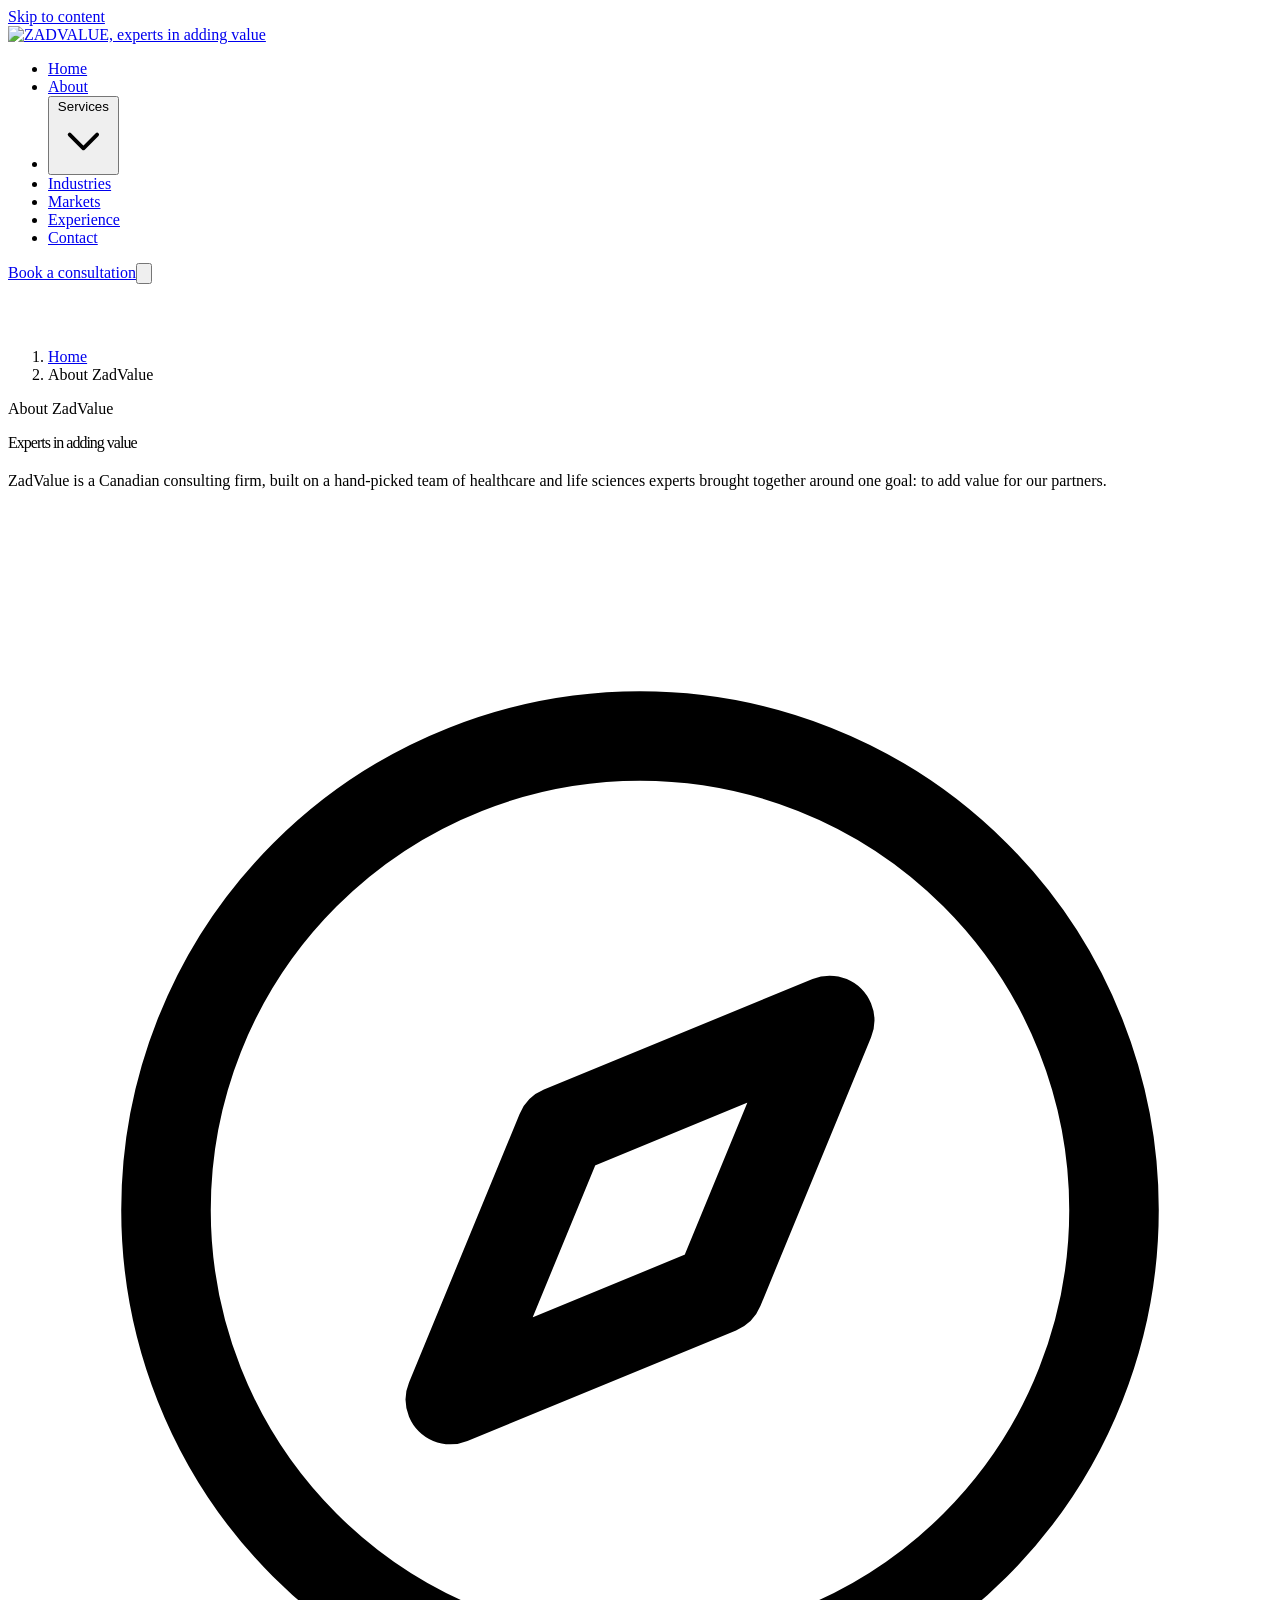
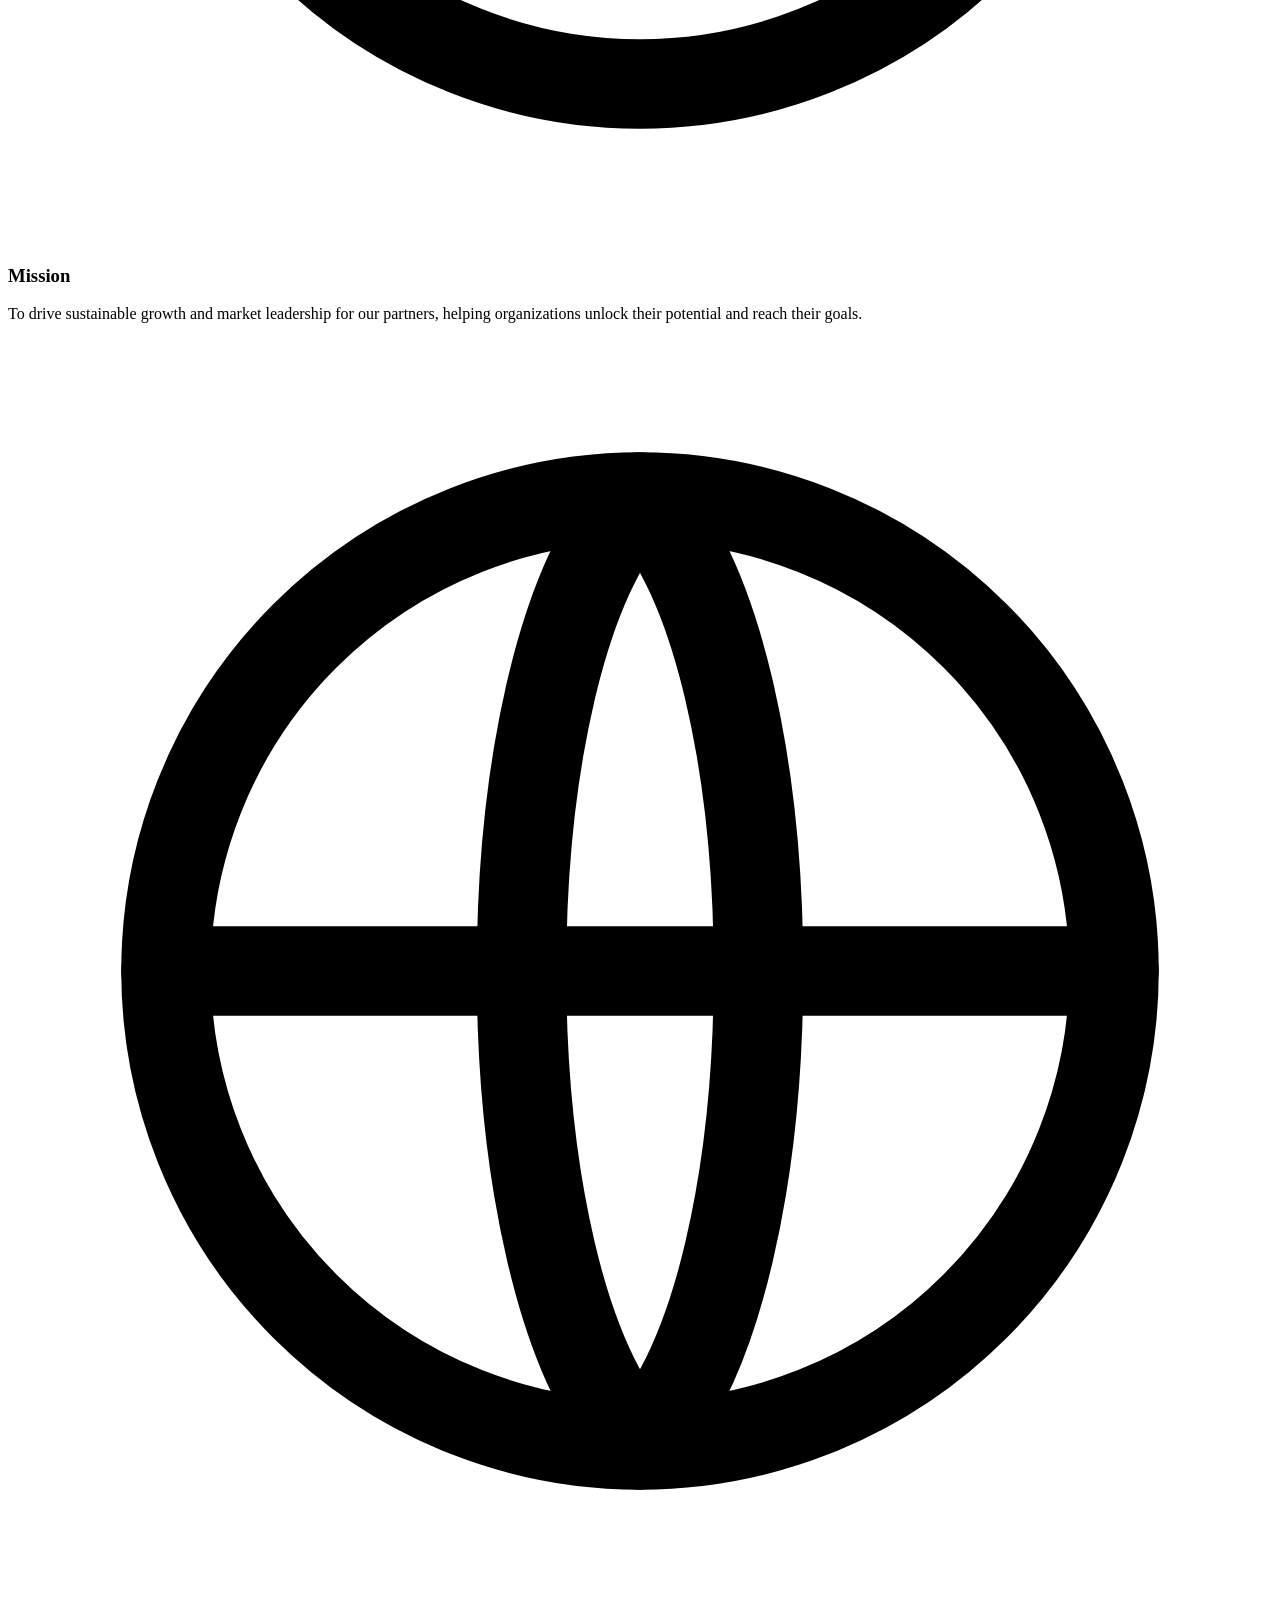
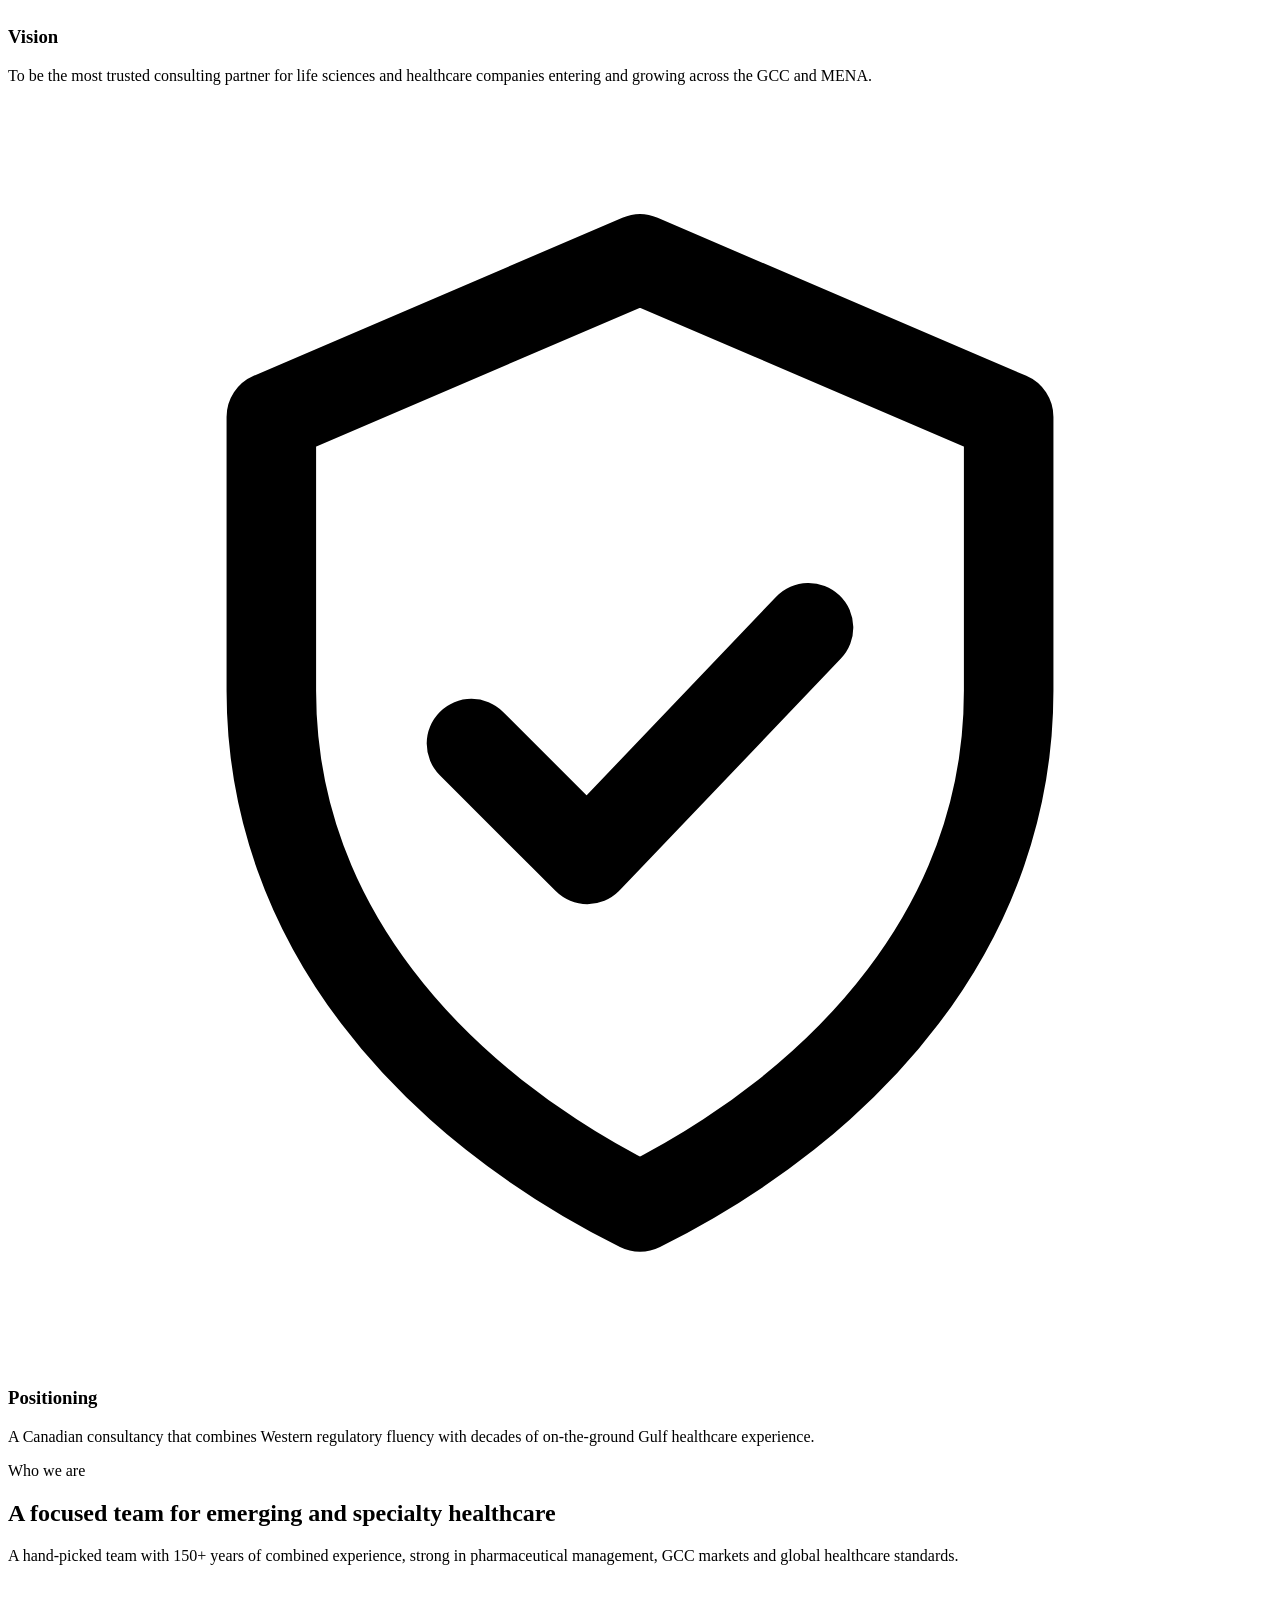
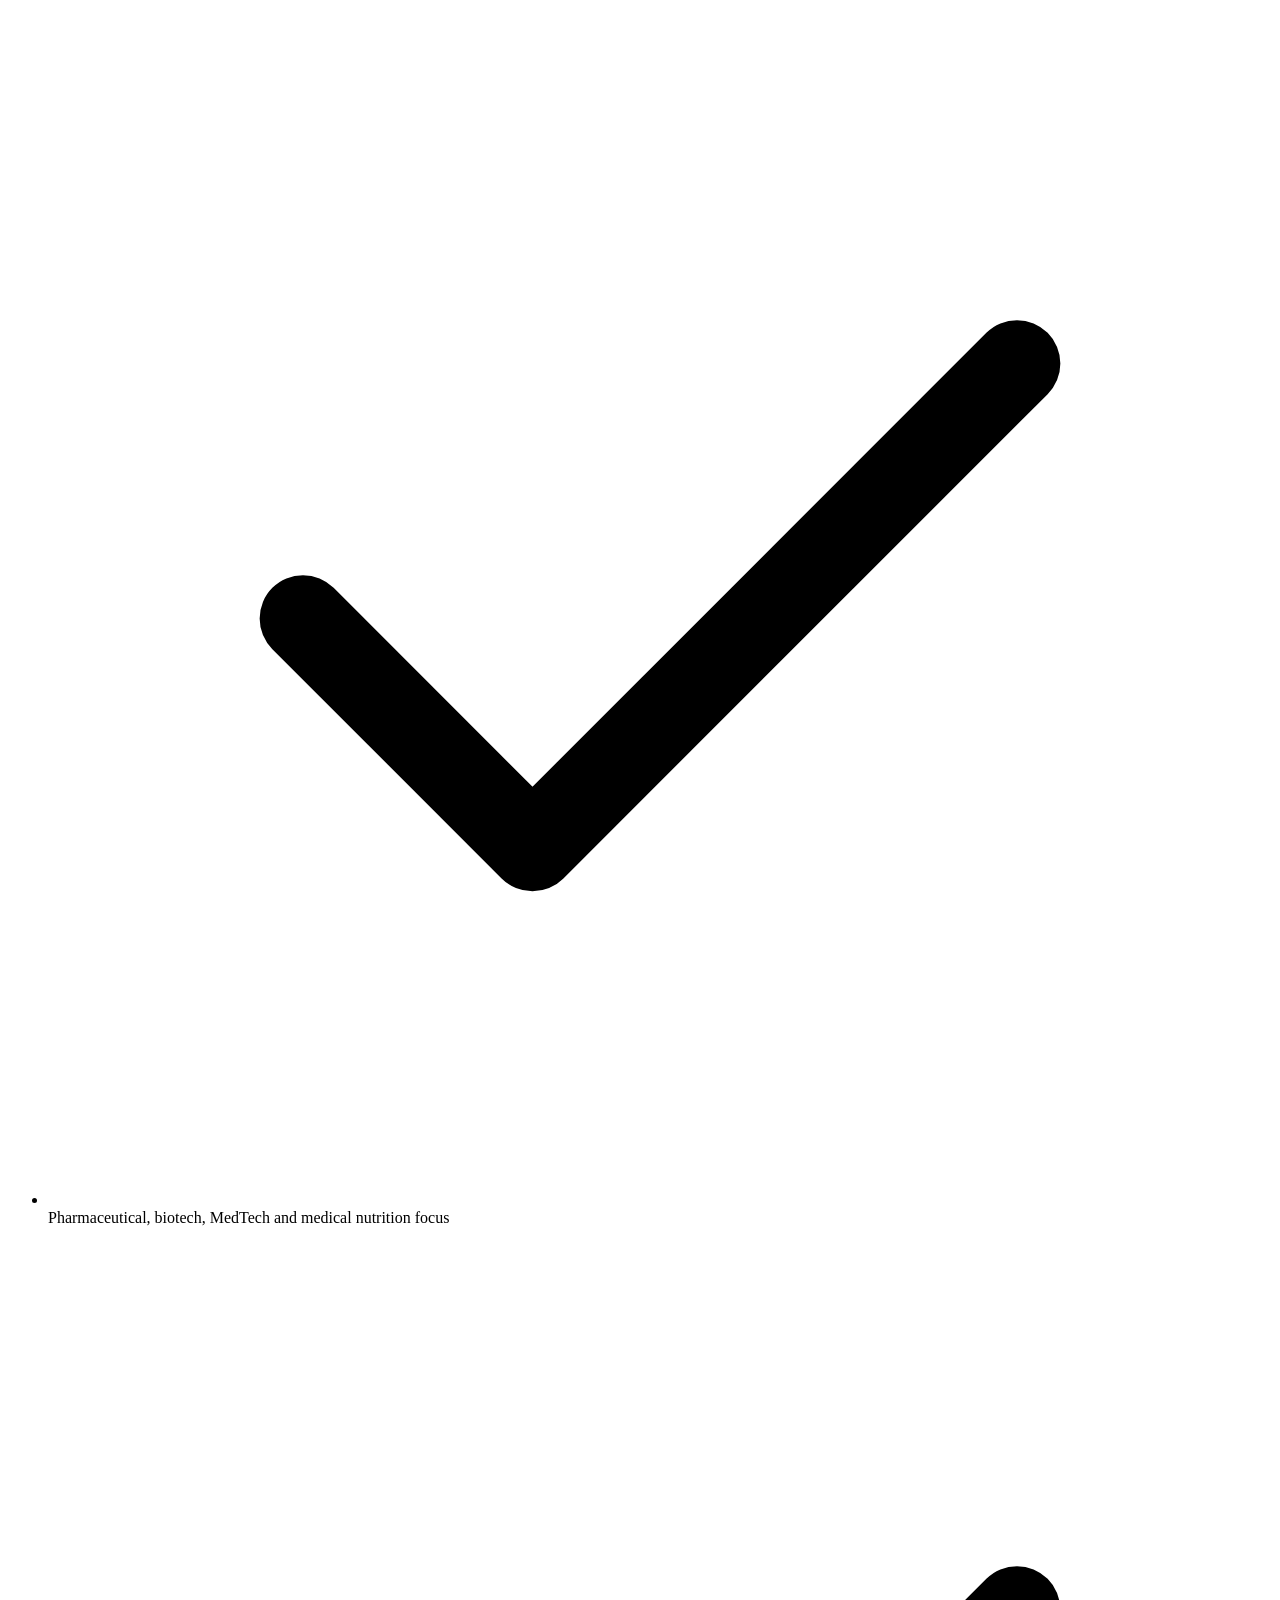
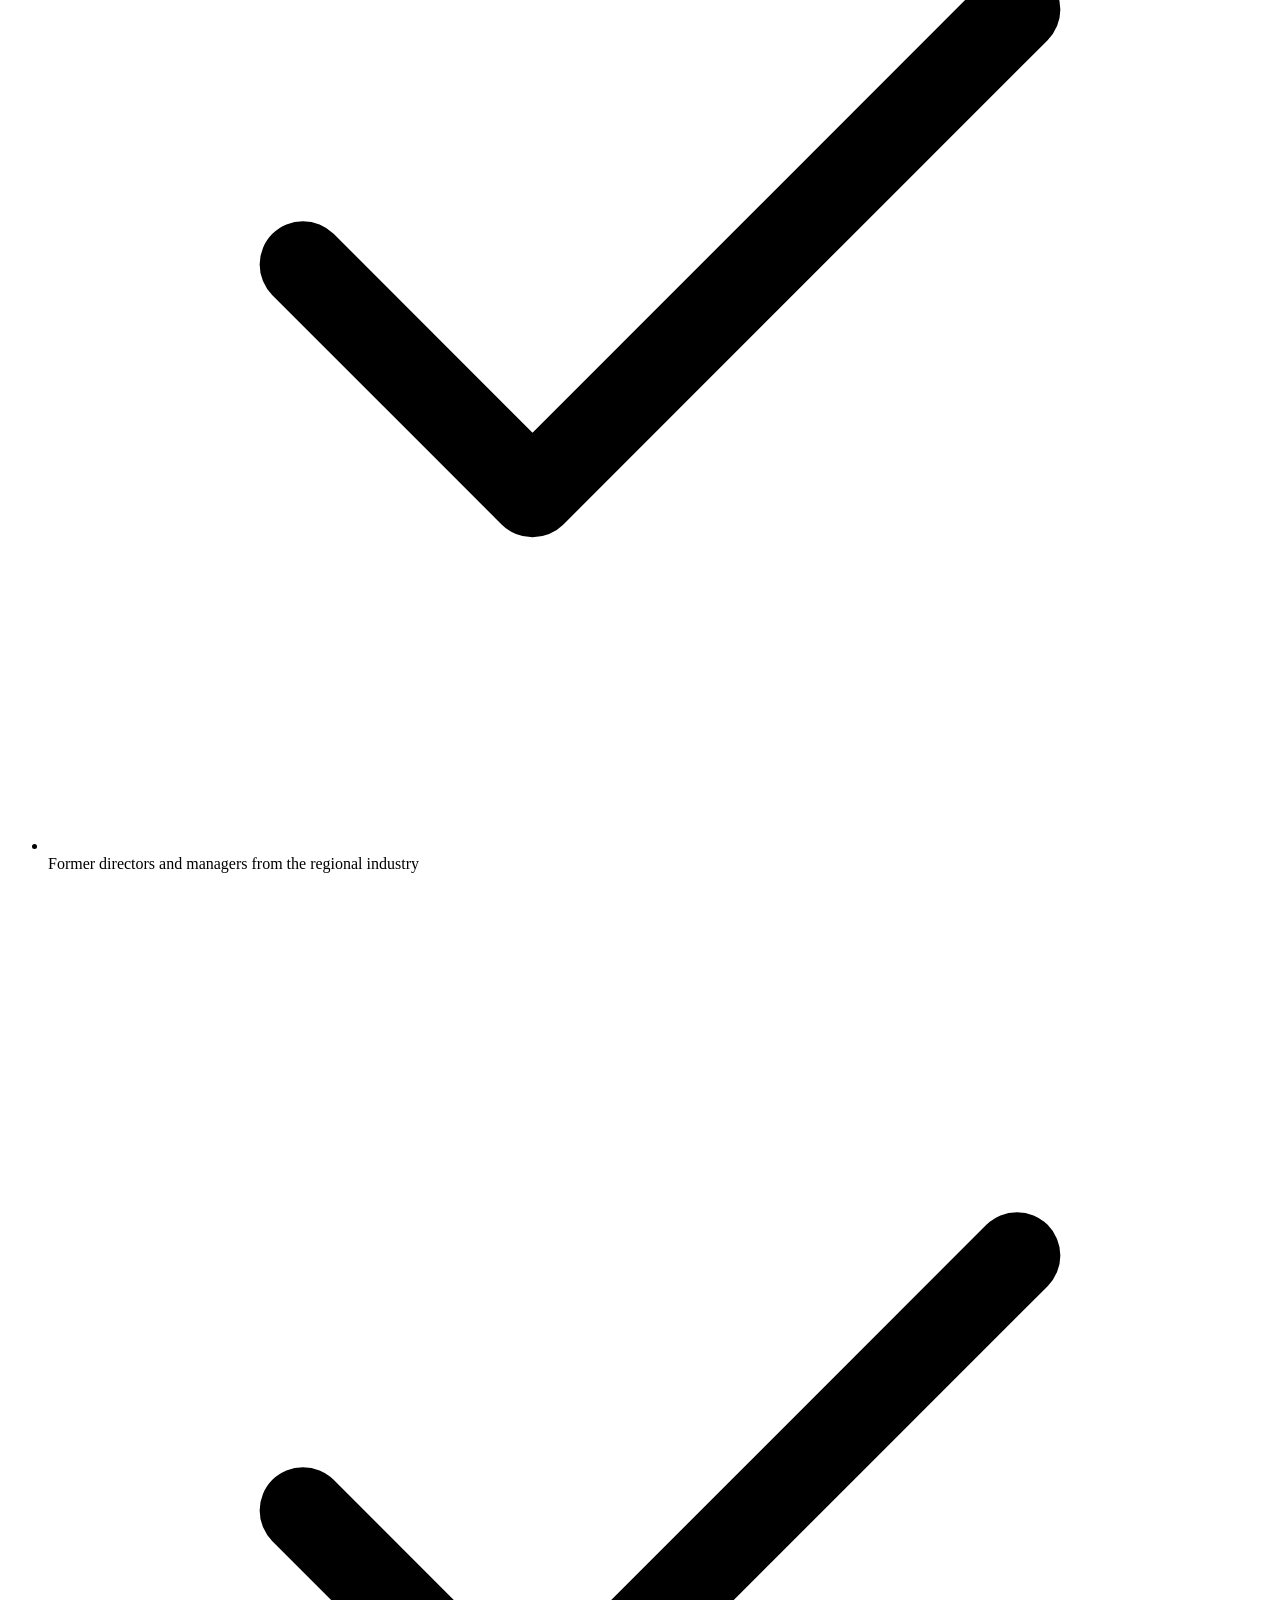
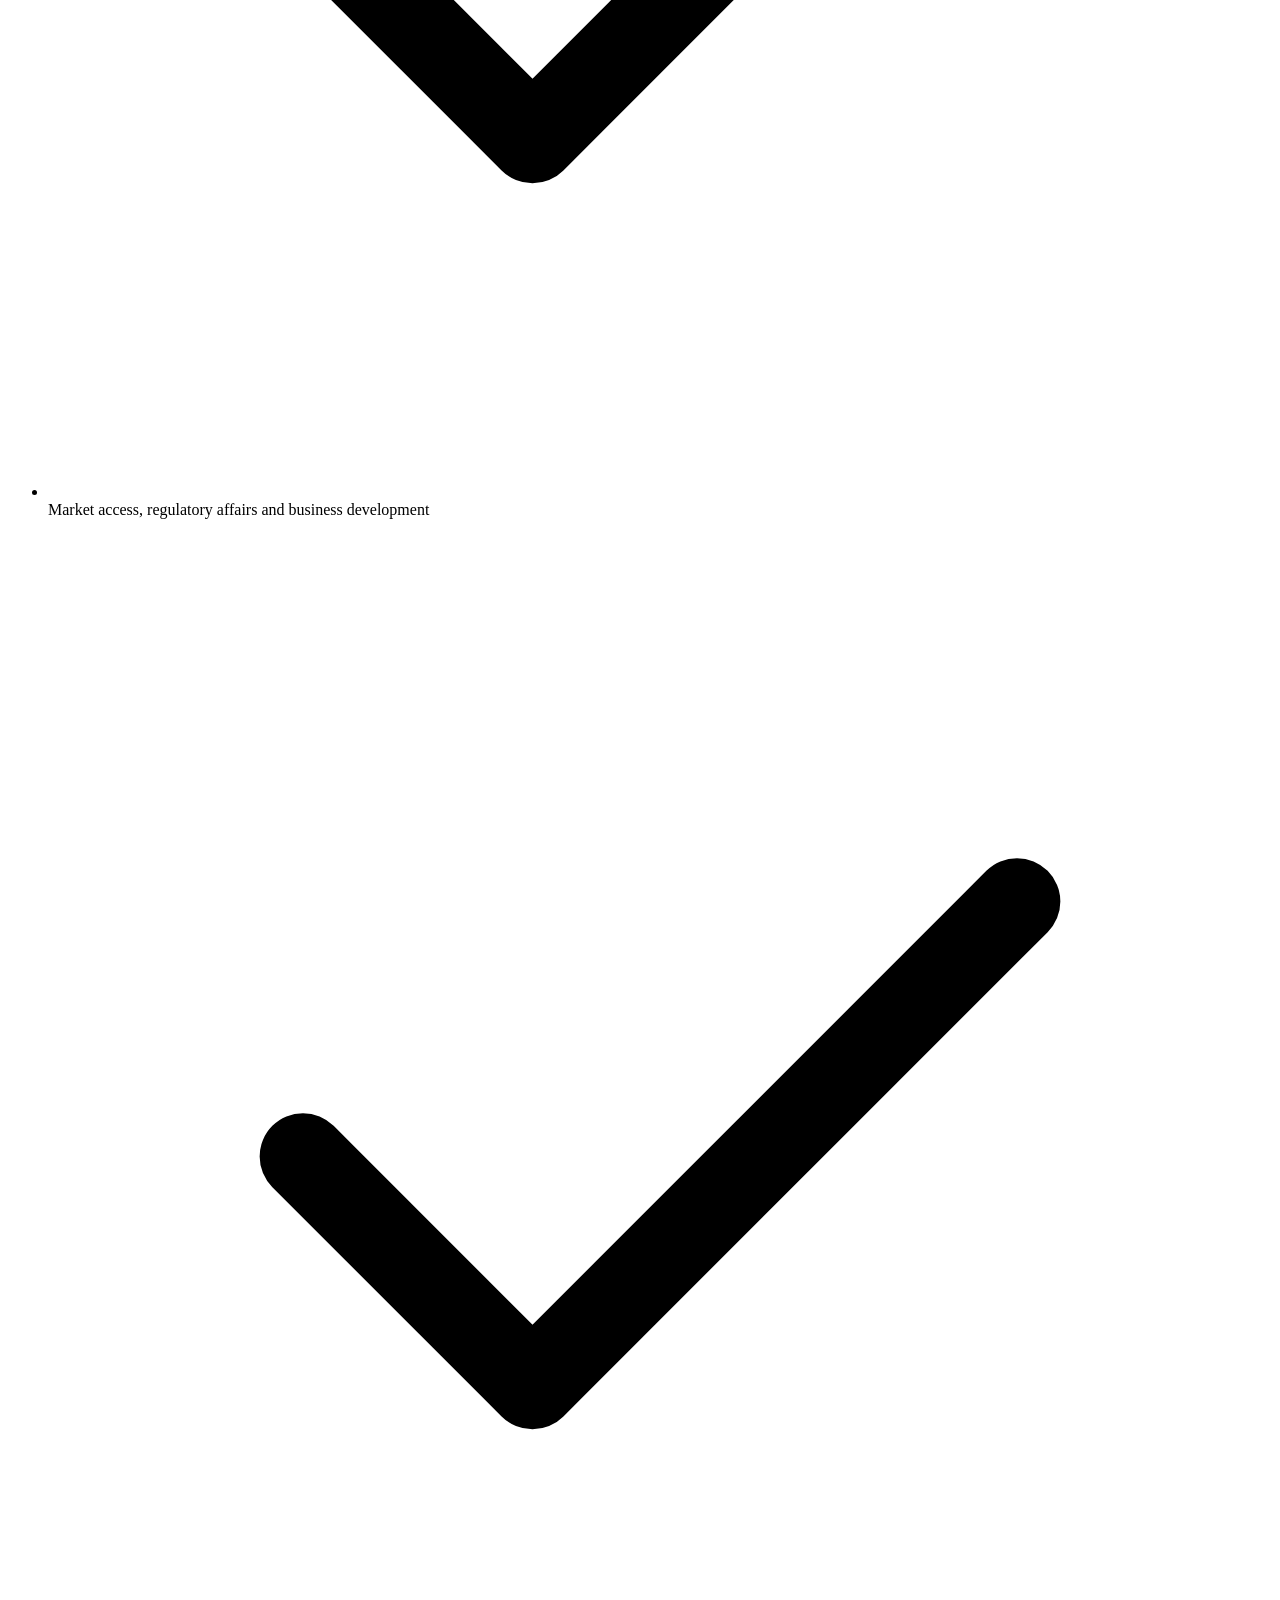
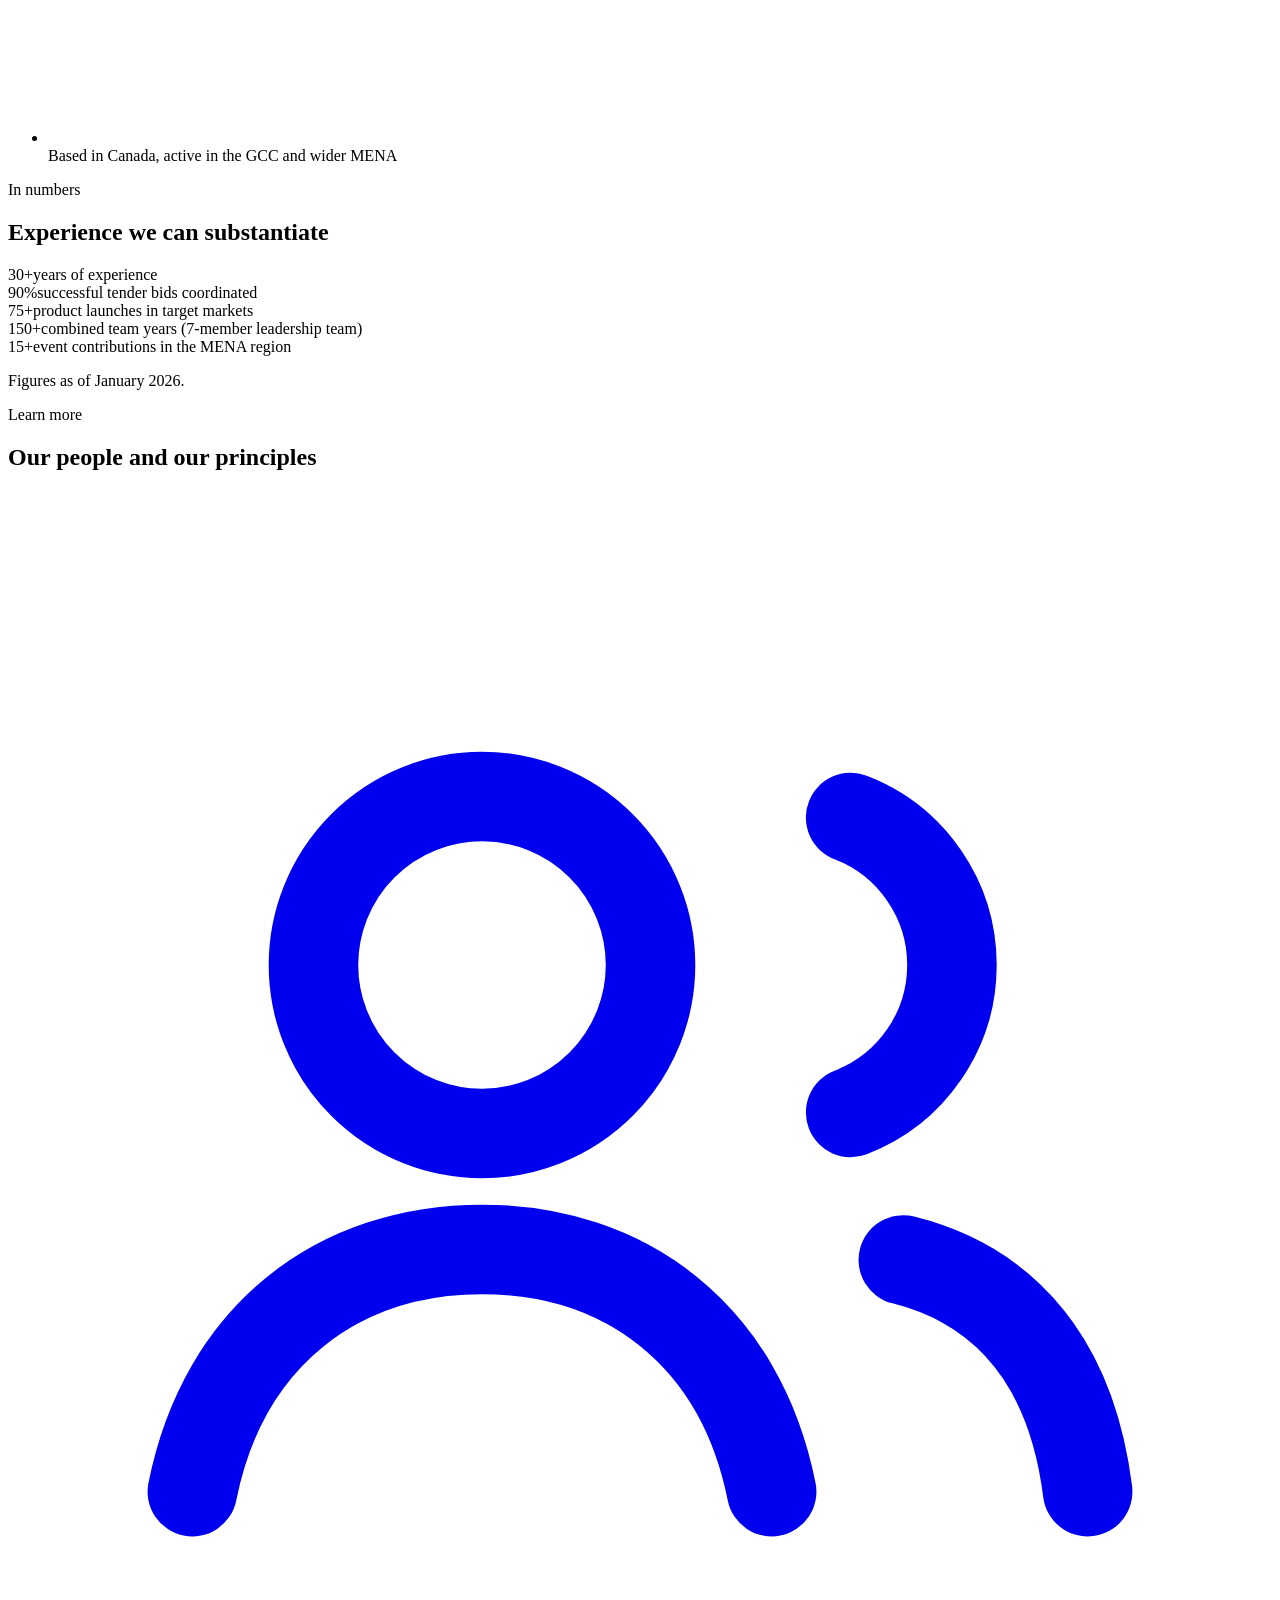
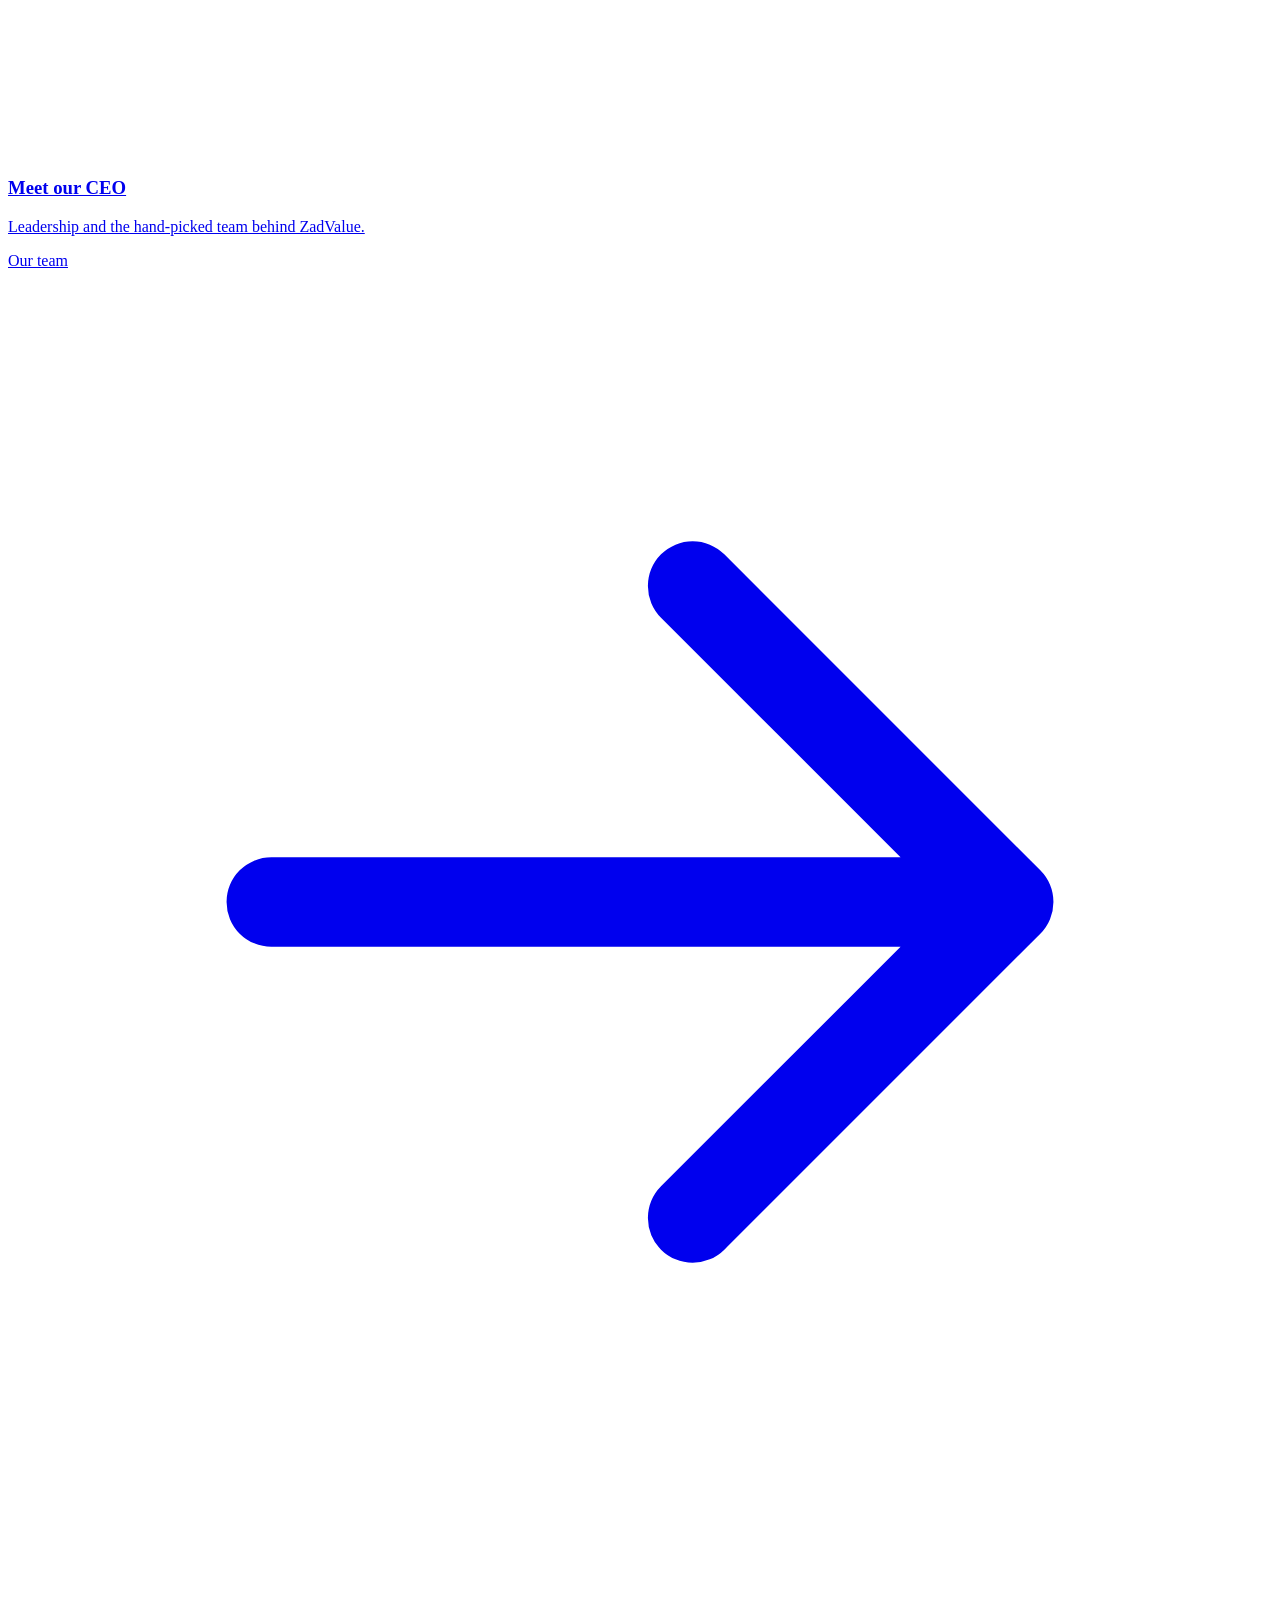
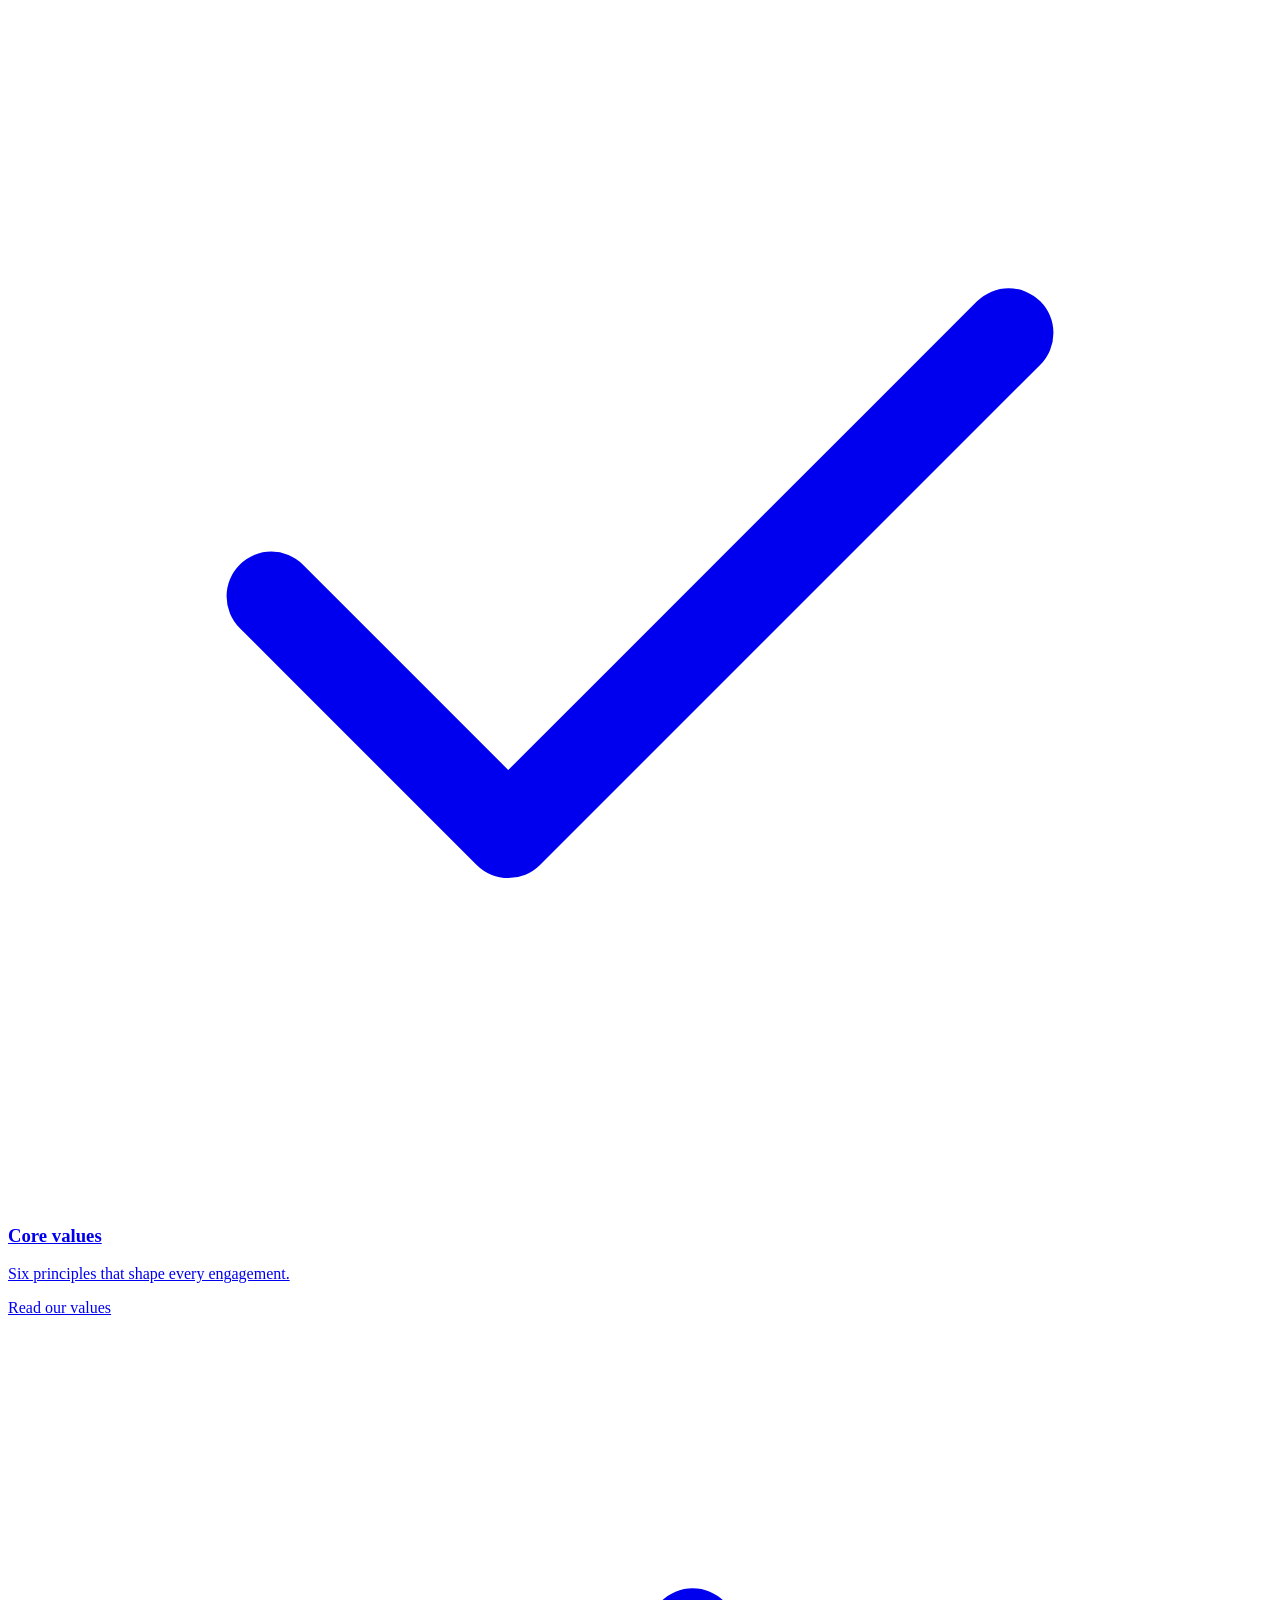
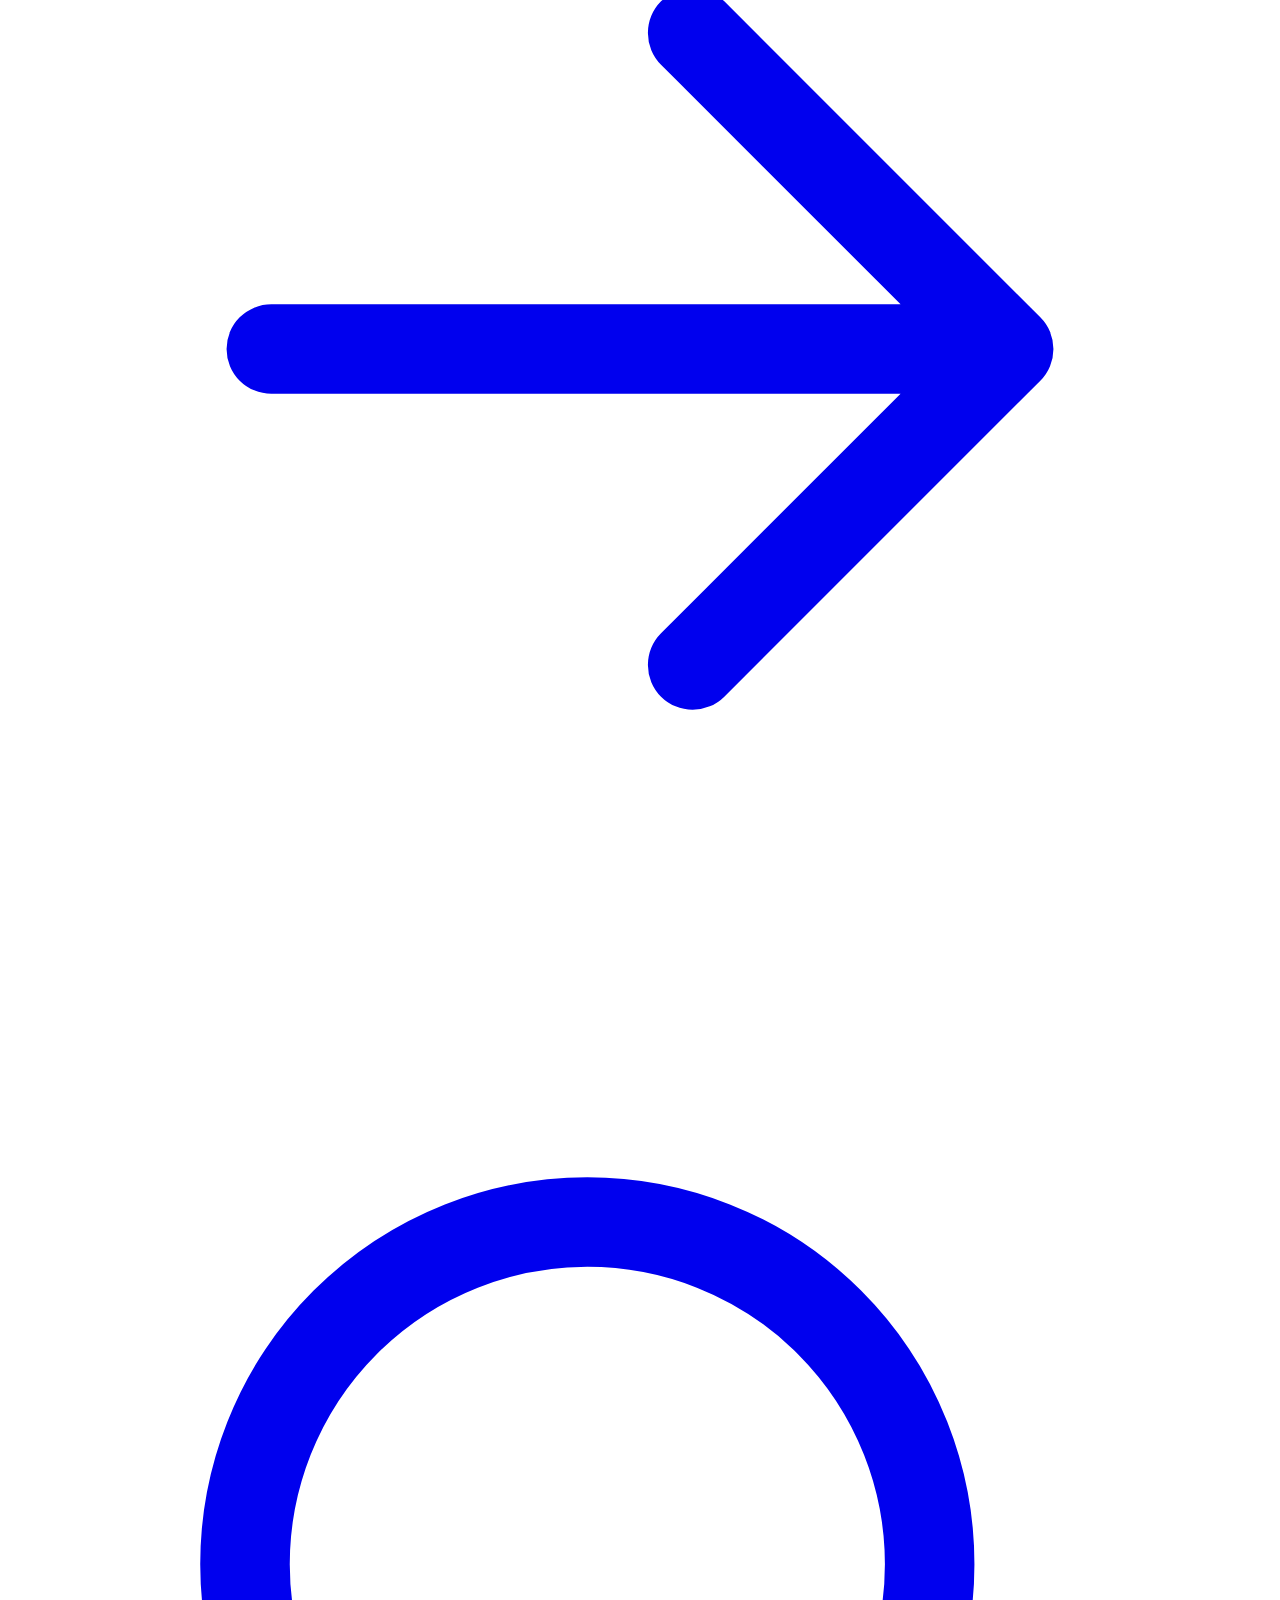
==== commit c42199dd: "Add files via upload" ====
--- a/about/index.html
+++ b/about/index.html
@@ -1,14 +1,14 @@
 <!doctype html>
 <html lang="en" data-theme="light"><head><meta charset="utf-8"><meta name="viewport" content="width=device-width, initial-scale=1">
-<title>About ZadValue - ZadValue Inc</title><meta name="description" content="ZadValue is a Canadian healthcare consulting firm. Learn about our mission, vision, positioning and the hand-picked team behind us."><link rel="canonical" href="https://zadvalue.com/about/"><meta name="robots" content="index, follow, max-snippet:-1, max-image-preview:large">
+<title>About ZadValue - ZadValue Inc</title><meta name="description" content="ZadValue is a Canadian healthcare consulting firm. Learn about our mission, vision, positioning and the hand-picked team behind us."><link rel="canonical" href="https://zadvalue.com/about/"><meta name="robots" content="noindex, nofollow">
 <meta property="og:type" content="website"><meta property="og:site_name" content="ZadValue Inc"><meta property="og:title" content="About ZadValue - ZadValue Inc"><meta property="og:description" content="ZadValue is a Canadian healthcare consulting firm. Learn about our mission, vision, positioning and the hand-picked team behind us."><meta property="og:url" content="https://zadvalue.com/about/"><meta property="og:image" content="https://zadvalue.com/images/og-image.png"><meta property="og:locale" content="en_CA">
 <meta name="twitter:card" content="summary_large_image"><meta name="theme-color" content="#04264d">
-<link rel="icon" href="/favicon.svg" type="image/svg+xml"><link rel="apple-touch-icon" href="/images/apple-touch-icon.png">
+<link rel="icon" href="/zadvalue-site/favicon.svg" type="image/svg+xml"><link rel="apple-touch-icon" href="/zadvalue-site/images/apple-touch-icon.png">
 <link rel="preconnect" href="https://fonts.googleapis.com"><link rel="preconnect" href="https://fonts.gstatic.com" crossorigin>
-<link rel="stylesheet" href="/css/tokens.css"><link rel="stylesheet" href="/css/site.css"><script type="application/ld+json">{"@context": "https://schema.org", "@type": "BreadcrumbList", "itemListElement": [{"@type": "ListItem", "position": 1, "name": "Home", "item": "https://zadvalue.com/"}, {"@type": "ListItem", "position": 2, "name": "About ZadValue", "item": "https://zadvalue.com/about/"}]}</script></head>
+<link rel="stylesheet" href="/zadvalue-site/css/tokens.css"><link rel="stylesheet" href="/zadvalue-site/css/site.css"><script type="application/ld+json">{"@context": "https://schema.org", "@type": "BreadcrumbList", "itemListElement": [{"@type": "ListItem", "position": 1, "name": "Home", "item": "https://zadvalue.com/"}, {"@type": "ListItem", "position": 2, "name": "About ZadValue", "item": "https://zadvalue.com/about/"}]}</script></head>
 <body><a class="skip" href="#main">Skip to content</a>
-<header class="zv-header"><div class="zv-header__bar"><a class="zv-logo-link" href="/" aria-label="ZadValue home"><img class="zv-logo" src="/images/zadvalue-logo.svg" alt="ZADVALUE, experts in adding value" width="208" height="44"></a><nav aria-label="Primary"><ul class="zv-nav"><li><a href="/">Home</a></li><li><a href="/about/" aria-current="page">About</a></li><li class="zv-dropdown"><button class="zv-nav__item" aria-expanded="false" aria-controls="svc-panel">Services <svg viewBox="0 0 24 24" fill="none" stroke="currentColor" stroke-width="1.7" stroke-linecap="round" stroke-linejoin="round" aria-hidden="true" class=""><path d="M6 9l6 6 6-6"/></svg></button><div class="zv-dropdown__panel" id="svc-panel" hidden><h4>Services</h4><a href="/pharmaceutical-consulting/"><b style="font-weight:600">Pharmaceutical consulting</b><small>Strategy, market entry and regulatory guidance for pharmaceutical companies.</small></a><a href="/biotech-consulting/"><b style="font-weight:600">Biotech consulting</b><small>Commercialization, licensing and access for biotechnology innovators.</small></a><a href="/medtech-consulting/"><b style="font-weight:600">MedTech consulting</b><small>Regulatory strategy and market entry for devices and digital health.</small></a><a href="/medical-nutrition-consulting/"><b style="font-weight:600">Medical nutrition consulting</b><small>Pathways and partnerships for clinical and therapeutic nutrition.</small></a><a href="/services/"><b style="font-weight:600">All services</b><small>Eight capabilities, four sectors</small></a></div></li><li><a href="/industries/">Industries</a></li><li><a href="/markets/">Markets</a></li><li><a href="/experience/">Experience</a></li><li><a href="/contact/">Contact</a></li></ul></nav><a class="zv-btn zv-btn--primary zv-btn--sm zv-btn--cta" href="/contact/?topic=meeting">Book a consultation</a><button class="zv-burger" id="burger" aria-label="Open menu" aria-expanded="false" aria-controls="drawer"><svg viewBox="0 0 24 24" fill="none" stroke="currentColor" stroke-width="1.7" stroke-linecap="round" stroke-linejoin="round" aria-hidden="true" class=""><path d="M4 7h16M4 12h16M4 17h16"/></svg></button></div><nav class="zv-drawer" id="drawer" aria-label="Mobile" hidden><a href="/">Home</a><a href="/about/" aria-current="page">About</a><a href="/services/">Services</a><div class="sub"><a href="/pharmaceutical-consulting/">Pharmaceutical consulting</a><a href="/biotech-consulting/">Biotech consulting</a><a href="/medtech-consulting/">MedTech consulting</a><a href="/medical-nutrition-consulting/">Medical nutrition consulting</a></div><a href="/industries/">Industries</a><a href="/markets/">Markets</a><a href="/experience/">Experience</a><a href="/contact/">Contact</a><a class="zv-btn zv-btn--primary" href="/contact/?topic=meeting">Book a consultation</a></nav></header>
-<main id="main" class="pg" tabindex="-1"><section style="padding:48px 0 72px"><div class="zv-container"><nav aria-label="Breadcrumb"><ol class="zv-crumbs"><li><a href="/">Home</a></li><li aria-current="page">About ZadValue</li></ol></nav><span class="zv-eyebrow" style="margin-top:32px">About ZadValue</span><h1 class="ph1" style="font:600 52px/58px var(--font-display);letter-spacing:-1px;margin:16px 0 20px;max-width:22ch">Experts in adding value</h1><p class="zv-lead">ZadValue is a Canadian consulting firm, built on a hand-picked team of healthcare and life sciences experts brought together around one goal: to add value for our partners.</p></div></section>
+<header class="zv-header"><div class="zv-header__bar"><a class="zv-logo-link" href="/zadvalue-site/" aria-label="ZadValue home"><img class="zv-logo" src="/zadvalue-site/images/zadvalue-logo.svg" alt="ZADVALUE, experts in adding value" width="208" height="44"></a><nav aria-label="Primary"><ul class="zv-nav"><li><a href="/zadvalue-site/">Home</a></li><li><a href="/zadvalue-site/about/" aria-current="page">About</a></li><li class="zv-dropdown"><button class="zv-nav__item" aria-expanded="false" aria-controls="svc-panel">Services <svg viewBox="0 0 24 24" fill="none" stroke="currentColor" stroke-width="1.7" stroke-linecap="round" stroke-linejoin="round" aria-hidden="true" class=""><path d="M6 9l6 6 6-6"/></svg></button><div class="zv-dropdown__panel" id="svc-panel" hidden><h4>Services</h4><a href="/zadvalue-site/pharmaceutical-consulting/"><b style="font-weight:600">Pharmaceutical consulting</b><small>Strategy, market entry and regulatory guidance for pharmaceutical companies.</small></a><a href="/zadvalue-site/biotech-consulting/"><b style="font-weight:600">Biotech consulting</b><small>Commercialization, licensing and access for biotechnology innovators.</small></a><a href="/zadvalue-site/medtech-consulting/"><b style="font-weight:600">MedTech consulting</b><small>Regulatory strategy and market entry for devices and digital health.</small></a><a href="/zadvalue-site/medical-nutrition-consulting/"><b style="font-weight:600">Medical nutrition consulting</b><small>Pathways and partnerships for clinical and therapeutic nutrition.</small></a><a href="/zadvalue-site/services/"><b style="font-weight:600">All services</b><small>Eight capabilities, four sectors</small></a></div></li><li><a href="/zadvalue-site/industries/">Industries</a></li><li><a href="/zadvalue-site/markets/">Markets</a></li><li><a href="/zadvalue-site/experience/">Experience</a></li><li><a href="/zadvalue-site/contact/">Contact</a></li></ul></nav><a class="zv-btn zv-btn--primary zv-btn--sm zv-btn--cta" href="/zadvalue-site/contact/?topic=meeting">Book a consultation</a><button class="zv-burger" id="burger" aria-label="Open menu" aria-expanded="false" aria-controls="drawer"><svg viewBox="0 0 24 24" fill="none" stroke="currentColor" stroke-width="1.7" stroke-linecap="round" stroke-linejoin="round" aria-hidden="true" class=""><path d="M4 7h16M4 12h16M4 17h16"/></svg></button></div><nav class="zv-drawer" id="drawer" aria-label="Mobile" hidden><a href="/zadvalue-site/">Home</a><a href="/zadvalue-site/about/" aria-current="page">About</a><a href="/zadvalue-site/services/">Services</a><div class="sub"><a href="/zadvalue-site/pharmaceutical-consulting/">Pharmaceutical consulting</a><a href="/zadvalue-site/biotech-consulting/">Biotech consulting</a><a href="/zadvalue-site/medtech-consulting/">MedTech consulting</a><a href="/zadvalue-site/medical-nutrition-consulting/">Medical nutrition consulting</a></div><a href="/zadvalue-site/industries/">Industries</a><a href="/zadvalue-site/markets/">Markets</a><a href="/zadvalue-site/experience/">Experience</a><a href="/zadvalue-site/contact/">Contact</a><a class="zv-btn zv-btn--primary" href="/zadvalue-site/contact/?topic=meeting">Book a consultation</a></nav></header>
+<main id="main" class="pg" tabindex="-1"><section style="padding:48px 0 72px"><div class="zv-container"><nav aria-label="Breadcrumb"><ol class="zv-crumbs"><li><a href="/zadvalue-site/">Home</a></li><li aria-current="page">About ZadValue</li></ol></nav><span class="zv-eyebrow" style="margin-top:32px">About ZadValue</span><h1 class="ph1" style="font:600 52px/58px var(--font-display);letter-spacing:-1px;margin:16px 0 20px;max-width:22ch">Experts in adding value</h1><p class="zv-lead">ZadValue is a Canadian consulting firm, built on a hand-picked team of healthcare and life sciences experts brought together around one goal: to add value for our partners.</p></div></section>
 <section class="zv-band zv-band--200"><div class="zv-container"><div class="mvp">
  <div class="zv-card"><span class="zv-icon-tile"><svg viewBox="0 0 24 24" fill="none" stroke="currentColor" stroke-width="1.7" stroke-linecap="round" stroke-linejoin="round" aria-hidden="true" class=""><circle cx="12" cy="12" r="9"/><path d="M15.6 8.4l-2.1 5.1-5.1 2.1 2.1-5.1z"/></svg></span><h3>Mission</h3><p>To drive sustainable growth and market leadership for our partners, helping organizations unlock their potential and reach their goals.</p></div>
  <div class="zv-card"><span class="zv-icon-tile"><svg viewBox="0 0 24 24" fill="none" stroke="currentColor" stroke-width="1.7" stroke-linecap="round" stroke-linejoin="round" aria-hidden="true" class=""><circle cx="12" cy="12" r="9"/><path d="M3 12h18M12 3c3 3 3 15 0 18M12 3c-3 3-3 15 0 18"/></svg></span><h3>Vision</h3><p>To be the most trusted consulting partner for life sciences and healthcare companies entering and growing across the GCC and MENA.</p></div>
@@ -16,20 +16,20 @@
 <section class="zv-band"><div class="zv-container"><div class="two"><div class="zv-secthead" style="margin:0"><span class="zv-eyebrow">Who we are</span><h2 class="zv-h2">A focused team for emerging and specialty healthcare</h2><p class="zv-lead">A hand-picked team with 150+ years of combined experience, strong in pharmaceutical management, GCC markets and global healthcare standards.</p></div><ul class="chk"><li><svg viewBox="0 0 24 24" fill="none" stroke="currentColor" stroke-width="1.7" stroke-linecap="round" stroke-linejoin="round" aria-hidden="true" class=""><path d="M5 12.5l4.5 4.5L19 7.5"/></svg><span>Pharmaceutical, biotech, MedTech and medical nutrition focus</span></li><li><svg viewBox="0 0 24 24" fill="none" stroke="currentColor" stroke-width="1.7" stroke-linecap="round" stroke-linejoin="round" aria-hidden="true" class=""><path d="M5 12.5l4.5 4.5L19 7.5"/></svg><span>Former directors and managers from the regional industry</span></li><li><svg viewBox="0 0 24 24" fill="none" stroke="currentColor" stroke-width="1.7" stroke-linecap="round" stroke-linejoin="round" aria-hidden="true" class=""><path d="M5 12.5l4.5 4.5L19 7.5"/></svg><span>Market access, regulatory affairs and business development</span></li><li><svg viewBox="0 0 24 24" fill="none" stroke="currentColor" stroke-width="1.7" stroke-linecap="round" stroke-linejoin="round" aria-hidden="true" class=""><path d="M5 12.5l4.5 4.5L19 7.5"/></svg><span>Based in Canada, active in the GCC and wider MENA</span></li></ul></div></div></section>
 <section class="zv-band zv-band--deep zv-deep"><div class="zv-container"><div class="zv-secthead"><span class="zv-eyebrow">In numbers</span><h2 class="zv-h2">Experience we can substantiate</h2></div><div class="zv-stats stats5"><div class="zv-stat"><span class="zv-stat__num">30+</span><span class="zv-stat__label">years of experience</span></div><div class="zv-stat"><span class="zv-stat__num">90%</span><span class="zv-stat__label">successful tender bids coordinated</span></div><div class="zv-stat"><span class="zv-stat__num">75+</span><span class="zv-stat__label">product launches in target markets</span></div><div class="zv-stat"><span class="zv-stat__num">150+</span><span class="zv-stat__label">combined team years (7-member leadership team)</span></div><div class="zv-stat"><span class="zv-stat__num">15+</span><span class="zv-stat__label">event contributions in the MENA region</span></div></div><p class="note">Figures as of January 2026.</p></div></section>
 <section class="zv-band"><div class="zv-container"><div class="zv-secthead"><span class="zv-eyebrow">Learn more</span><h2 class="zv-h2">Our people and our principles</h2></div><div class="zv-grid" style="--min:300px">
- <a class="zv-card" href="/meet-our-ceo/"><span class="zv-icon-tile"><svg viewBox="0 0 24 24" fill="none" stroke="currentColor" stroke-width="1.7" stroke-linecap="round" stroke-linejoin="round" aria-hidden="true" class=""><circle cx="9" cy="9" r="3.2"/><path d="M3.5 19c.6-3 2.8-4.6 5.5-4.6s4.9 1.6 5.5 4.6"/><path d="M16 6.2a3 3 0 0 1 0 5.6M17 14.6c2 .5 3.2 2 3.5 4.4"/></svg></span><h3>Meet our CEO</h3><p>Leadership and the hand-picked team behind ZadValue.</p><span class="zv-link">Our team <svg viewBox="0 0 24 24" fill="none" stroke="currentColor" stroke-width="1.7" stroke-linecap="round" stroke-linejoin="round" aria-hidden="true" class=""><path d="M5 12h14M13 6l6 6-6 6"/></svg></span></a>
- <a class="zv-card" href="/core-values/"><span class="zv-icon-tile"><svg viewBox="0 0 24 24" fill="none" stroke="currentColor" stroke-width="1.7" stroke-linecap="round" stroke-linejoin="round" aria-hidden="true" class=""><path d="M5 12.5l4.5 4.5L19 7.5"/></svg></span><h3>Core values</h3><p>Six principles that shape every engagement.</p><span class="zv-link">Read our values <svg viewBox="0 0 24 24" fill="none" stroke="currentColor" stroke-width="1.7" stroke-linecap="round" stroke-linejoin="round" aria-hidden="true" class=""><path d="M5 12h14M13 6l6 6-6 6"/></svg></span></a>
- <a class="zv-card" href="/experience/"><span class="zv-icon-tile"><svg viewBox="0 0 24 24" fill="none" stroke="currentColor" stroke-width="1.7" stroke-linecap="round" stroke-linejoin="round" aria-hidden="true" class=""><circle cx="11" cy="11" r="6.5"/><path d="M16 16l4.5 4.5"/></svg></span><h3>Experience</h3><p>The track record behind our figures.</p><span class="zv-link">See our experience <svg viewBox="0 0 24 24" fill="none" stroke="currentColor" stroke-width="1.7" stroke-linecap="round" stroke-linejoin="round" aria-hidden="true" class=""><path d="M5 12h14M13 6l6 6-6 6"/></svg></span></a></div></div></section>
+ <a class="zv-card" href="/zadvalue-site/meet-our-ceo/"><span class="zv-icon-tile"><svg viewBox="0 0 24 24" fill="none" stroke="currentColor" stroke-width="1.7" stroke-linecap="round" stroke-linejoin="round" aria-hidden="true" class=""><circle cx="9" cy="9" r="3.2"/><path d="M3.5 19c.6-3 2.8-4.6 5.5-4.6s4.9 1.6 5.5 4.6"/><path d="M16 6.2a3 3 0 0 1 0 5.6M17 14.6c2 .5 3.2 2 3.5 4.4"/></svg></span><h3>Meet our CEO</h3><p>Leadership and the hand-picked team behind ZadValue.</p><span class="zv-link">Our team <svg viewBox="0 0 24 24" fill="none" stroke="currentColor" stroke-width="1.7" stroke-linecap="round" stroke-linejoin="round" aria-hidden="true" class=""><path d="M5 12h14M13 6l6 6-6 6"/></svg></span></a>
+ <a class="zv-card" href="/zadvalue-site/core-values/"><span class="zv-icon-tile"><svg viewBox="0 0 24 24" fill="none" stroke="currentColor" stroke-width="1.7" stroke-linecap="round" stroke-linejoin="round" aria-hidden="true" class=""><path d="M5 12.5l4.5 4.5L19 7.5"/></svg></span><h3>Core values</h3><p>Six principles that shape every engagement.</p><span class="zv-link">Read our values <svg viewBox="0 0 24 24" fill="none" stroke="currentColor" stroke-width="1.7" stroke-linecap="round" stroke-linejoin="round" aria-hidden="true" class=""><path d="M5 12h14M13 6l6 6-6 6"/></svg></span></a>
+ <a class="zv-card" href="/zadvalue-site/experience/"><span class="zv-icon-tile"><svg viewBox="0 0 24 24" fill="none" stroke="currentColor" stroke-width="1.7" stroke-linecap="round" stroke-linejoin="round" aria-hidden="true" class=""><circle cx="11" cy="11" r="6.5"/><path d="M16 16l4.5 4.5"/></svg></span><h3>Experience</h3><p>The track record behind our figures.</p><span class="zv-link">See our experience <svg viewBox="0 0 24 24" fill="none" stroke="currentColor" stroke-width="1.7" stroke-linecap="round" stroke-linejoin="round" aria-hidden="true" class=""><path d="M5 12h14M13 6l6 6-6 6"/></svg></span></a></div></div></section>
 <section class="zv-band" style="padding:72px 0"><div class="zv-container"><div class="zv-cta zv-deep"><div class="zv-cta__art" aria-hidden="true"><svg class="zv-matrix" viewBox="0 0 440 440" role="img" aria-label="Quadrant diagram of market opportunity against readiness to enter, with the priority quadrant highlighted">
   <g style="stroke:var(--brand-blue);stroke-width:4;stroke-linecap:round"><path d="M220 30V410M30 220H410"/></g>
   <g style="fill:var(--brand-blue)"><polygon points="220,10 209,32 231,32"/><polygon points="220,430 209,408 231,408"/><polygon points="10,220 32,209 32,231"/><polygon points="430,220 408,209 408,231"/></g>
   <rect x="252" y="52" width="148" height="148" rx="22" style="fill:var(--logo-red)"/>
   <rect x="40" y="252" width="148" height="148" rx="22" style="fill:var(--logo-grey)"/>
   
-</svg></div><div class="zv-cta__body"><span class="zv-eyebrow">Start a conversation</span><h2 style="margin-top:14px">Work with ZadValue</h2><p>Tell us about your product and the market you want to enter.</p></div><div class="zv-cta__actions"><a class="zv-btn zv-btn--accent zv-btn--lg" href="/contact/?topic=meeting">Book a consultation</a></div></div></div></section></main>
+</svg></div><div class="zv-cta__body"><span class="zv-eyebrow">Start a conversation</span><h2 style="margin-top:14px">Work with ZadValue</h2><p>Tell us about your product and the market you want to enter.</p></div><div class="zv-cta__actions"><a class="zv-btn zv-btn--accent zv-btn--lg" href="/zadvalue-site/contact/?topic=meeting">Book a consultation</a></div></div></div></section></main>
 <footer class="zv-footer"><div class="zv-footer__inner"><div class="zv-footer__grid">
- <div><a class="zv-footer__logo" href="/"><img src="/images/zadvalue-logo-reversed.svg" alt="ZADVALUE, experts in adding value" width="190" height="40"></a><p>Healthcare and life sciences consulting for market entry, regulatory strategy and commercial growth in the GCC and wider MENA.</p></div>
- <div><h4>Services</h4><ul><li><a href="/pharmaceutical-consulting/">Pharmaceutical consulting</a></li><li><a href="/biotech-consulting/">Biotech consulting</a></li><li><a href="/medtech-consulting/">MedTech consulting</a></li><li><a href="/medical-nutrition-consulting/">Medical nutrition consulting</a></li></ul></div>
- <div><h4>Company</h4><ul><li><a href="/about/">About ZadValue</a></li><li><a href="/meet-our-ceo/">Our team</a></li><li><a href="/core-values/">Core values</a></li><li><a href="/experience/">Experience</a></li><li><a href="/industries/">Industries</a></li><li><a href="/markets/">Markets</a></li></ul></div>
- <div><h4>Get in touch</h4><ul><li><a href="mailto:info@zadvalue.com">info@zadvalue.com</a></li><li><a href="tel:+19029893452">+1 902-989-3452</a></li><li>Bedford, Halifax, NS, Canada</li><li><a href="/contact/">Contact form</a></li></ul></div></div>
- <div class="zv-footer__base"><span>&copy; 2026 ZadValue Inc. All rights reserved.</span><span><a href="/privacy-policy/">Privacy policy</a></span></div></div></footer>
-<script src="/js/site.js" defer></script></body></html>+ <div><a class="zv-footer__logo" href="/zadvalue-site/"><img src="/zadvalue-site/images/zadvalue-logo-reversed.svg" alt="ZADVALUE, experts in adding value" width="190" height="40"></a><p>Healthcare and life sciences consulting for market entry, regulatory strategy and commercial growth in the GCC and wider MENA.</p></div>
+ <div><h4>Services</h4><ul><li><a href="/zadvalue-site/pharmaceutical-consulting/">Pharmaceutical consulting</a></li><li><a href="/zadvalue-site/biotech-consulting/">Biotech consulting</a></li><li><a href="/zadvalue-site/medtech-consulting/">MedTech consulting</a></li><li><a href="/zadvalue-site/medical-nutrition-consulting/">Medical nutrition consulting</a></li></ul></div>
+ <div><h4>Company</h4><ul><li><a href="/zadvalue-site/about/">About ZadValue</a></li><li><a href="/zadvalue-site/meet-our-ceo/">Our team</a></li><li><a href="/zadvalue-site/core-values/">Core values</a></li><li><a href="/zadvalue-site/experience/">Experience</a></li><li><a href="/zadvalue-site/industries/">Industries</a></li><li><a href="/zadvalue-site/markets/">Markets</a></li></ul></div>
+ <div><h4>Get in touch</h4><ul><li><a href="mailto:info@zadvalue.com">info@zadvalue.com</a></li><li><a href="tel:+19029893452">+1 902-989-3452</a></li><li>Bedford, Halifax, NS, Canada</li><li><a href="/zadvalue-site/contact/">Contact form</a></li></ul></div></div>
+ <div class="zv-footer__base"><span>&copy; 2026 ZadValue Inc. All rights reserved.</span><span><a href="/zadvalue-site/privacy-policy/">Privacy policy</a></span></div></div></footer>
+<script src="/zadvalue-site/js/site.js" defer></script></body></html>
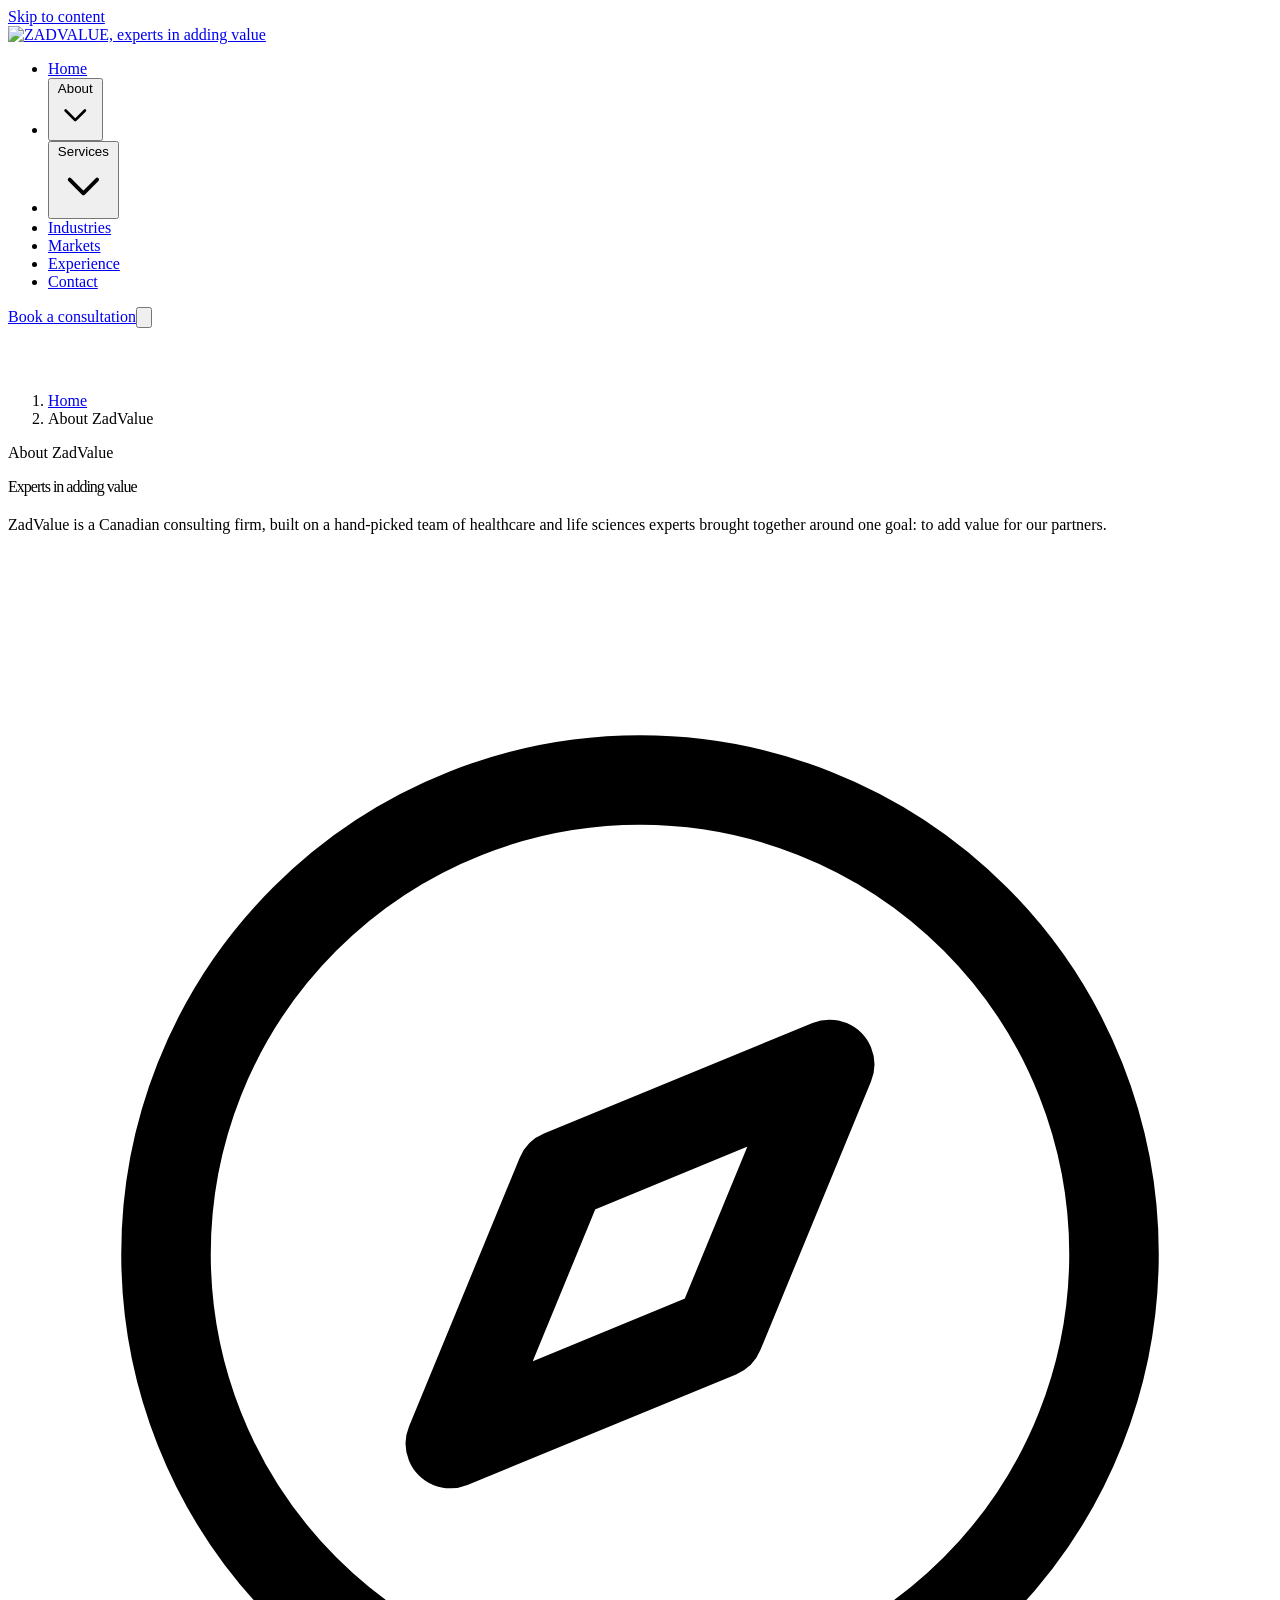
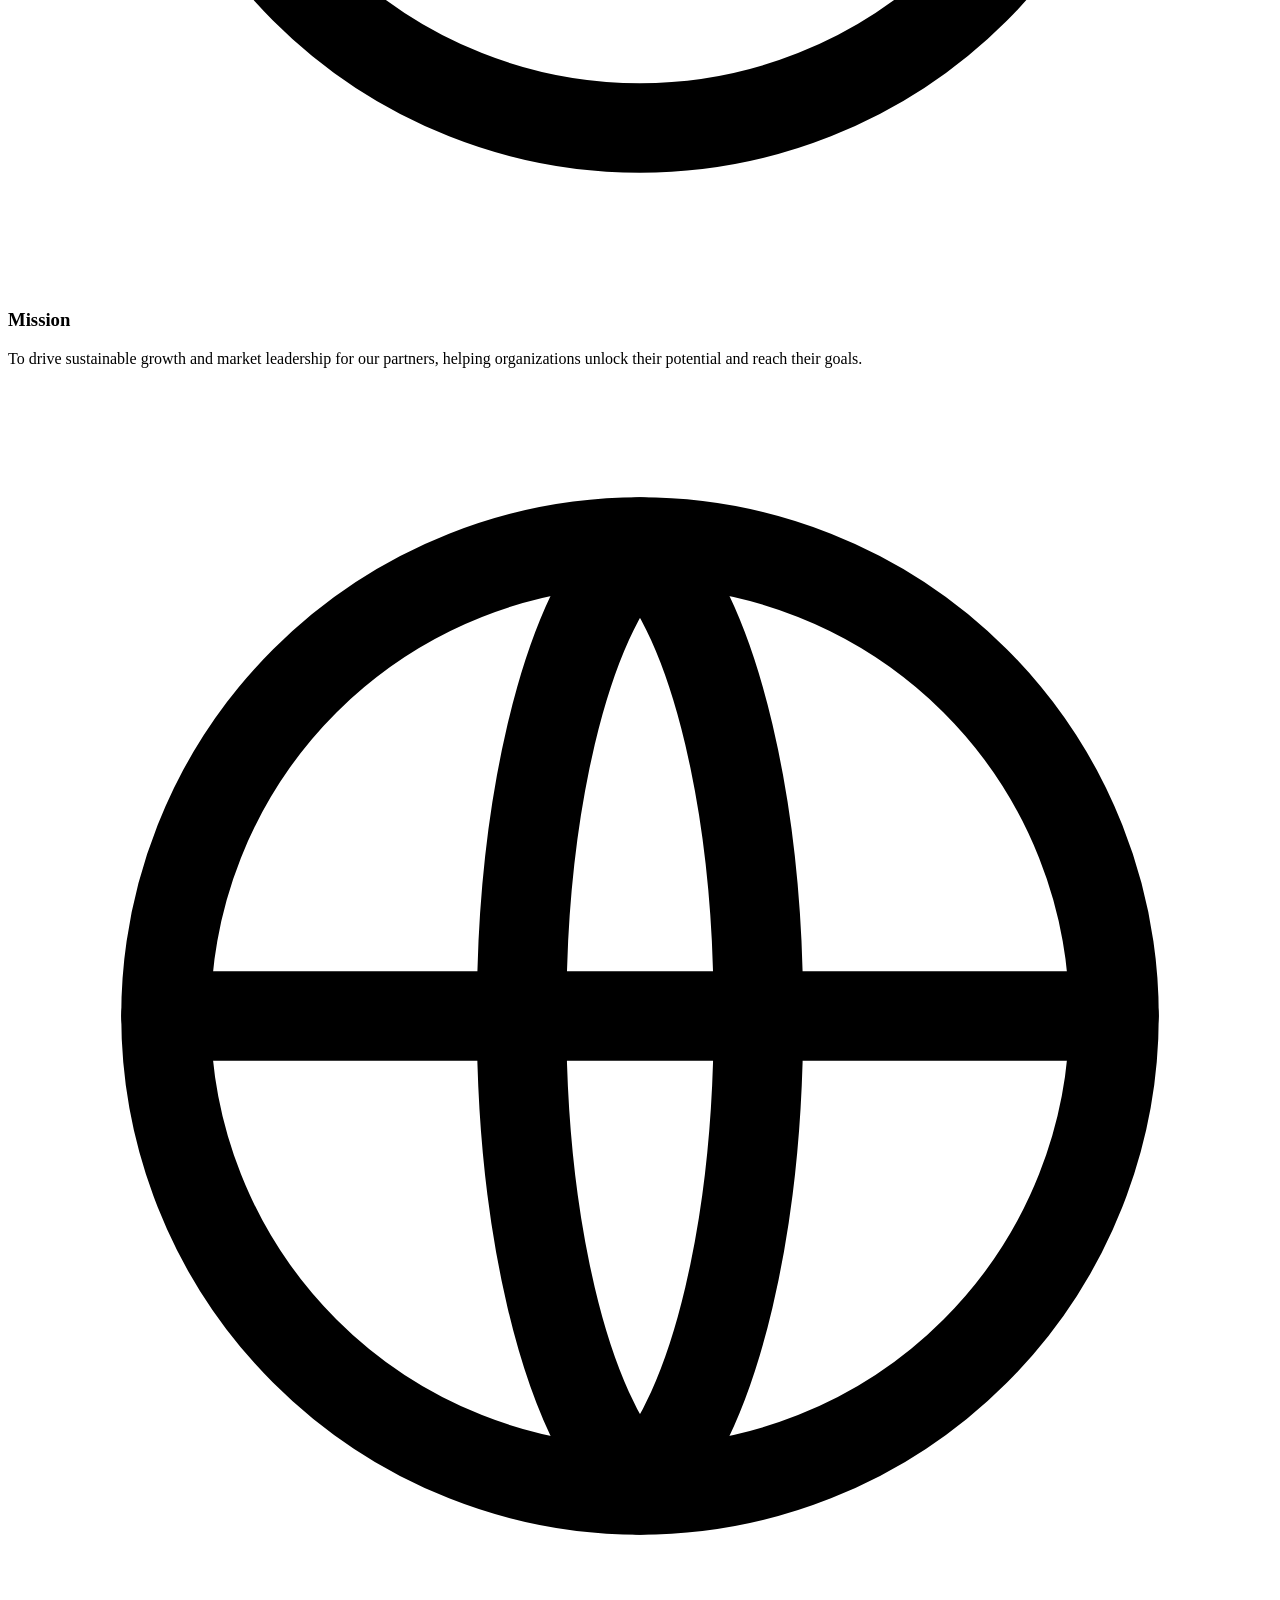
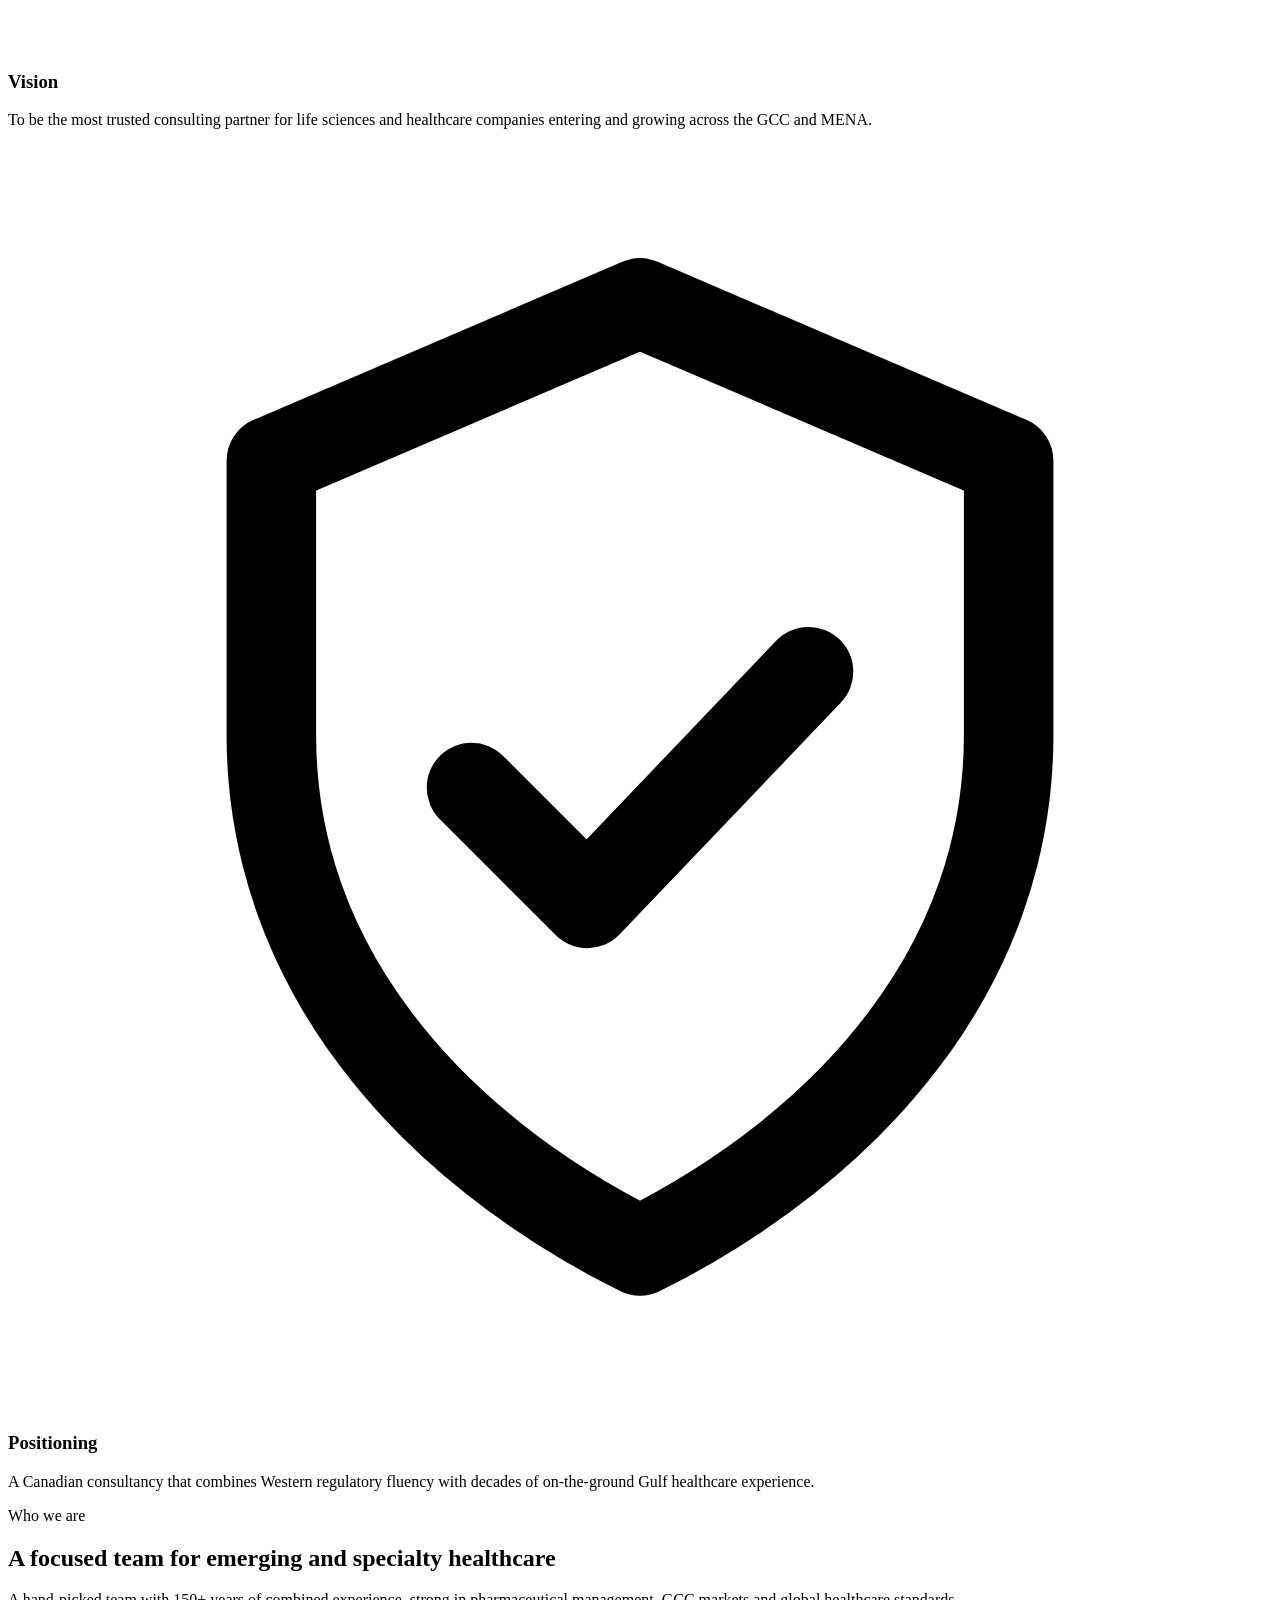
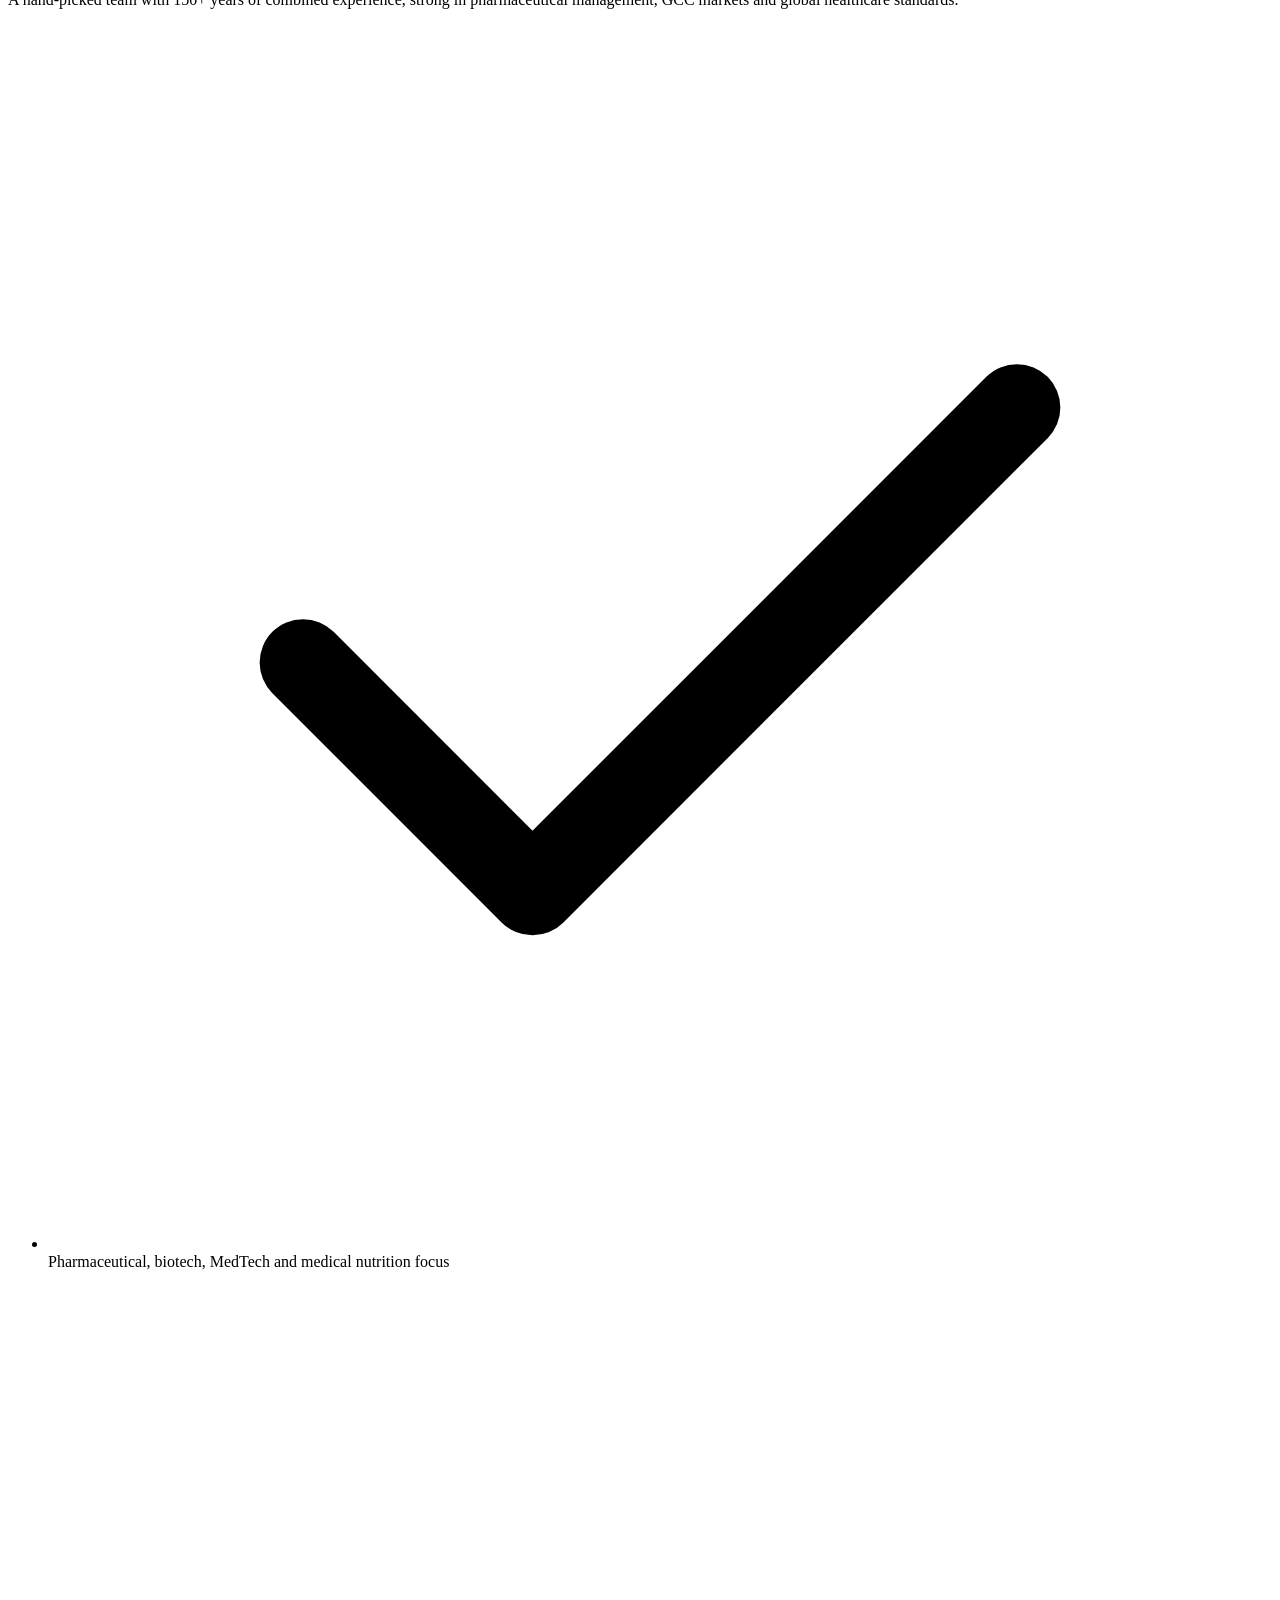
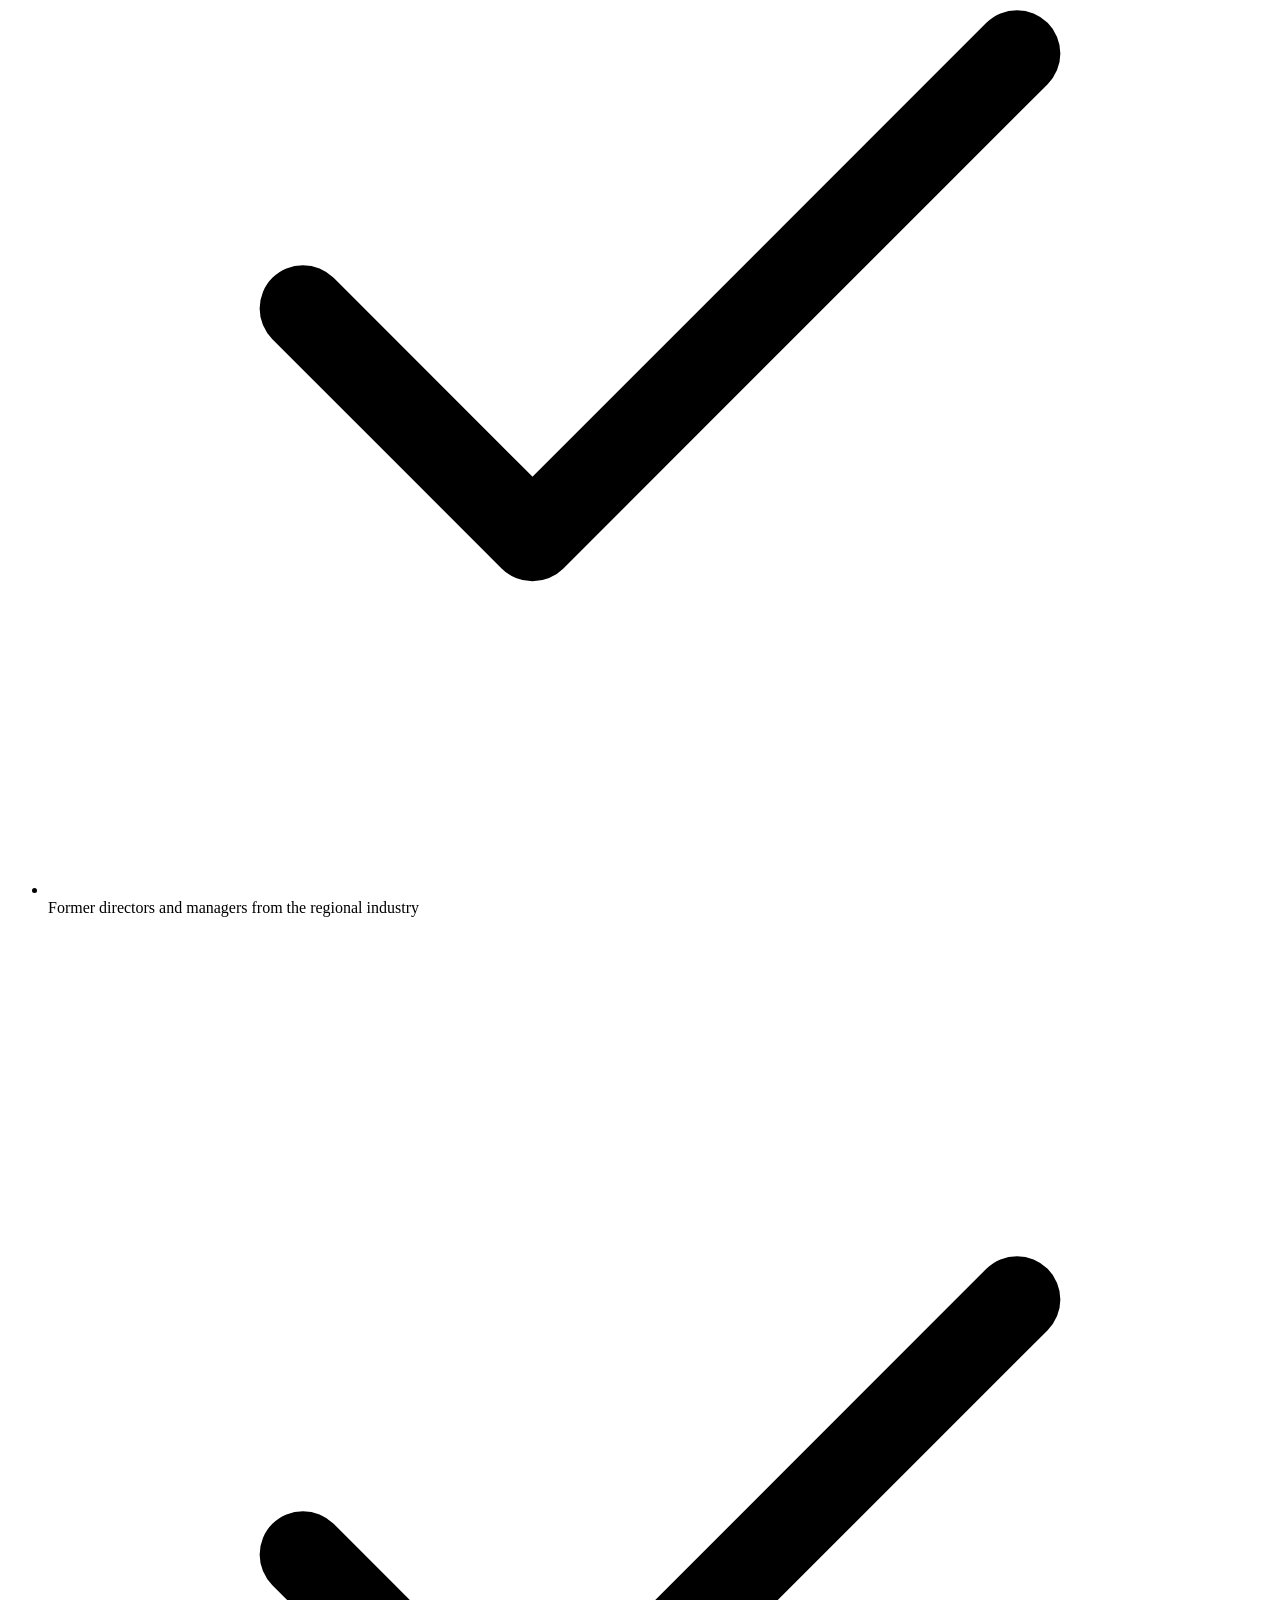
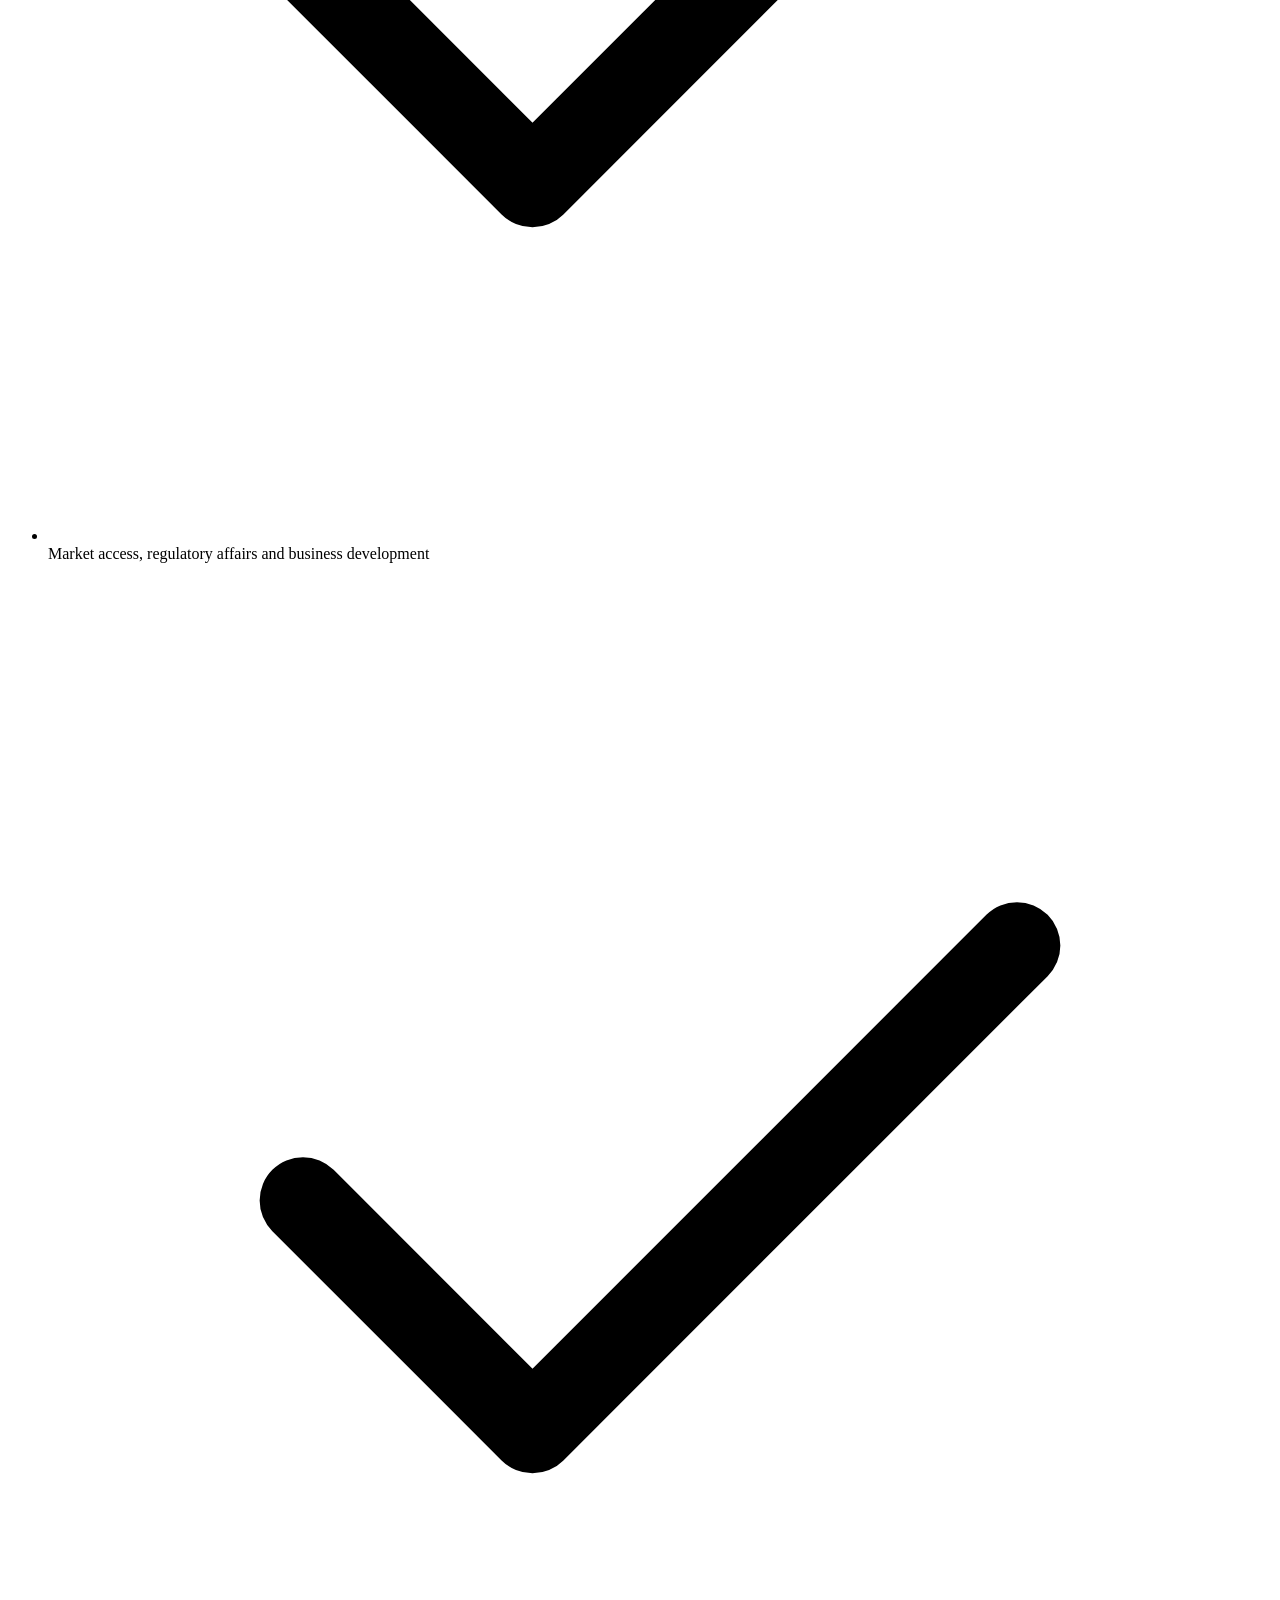
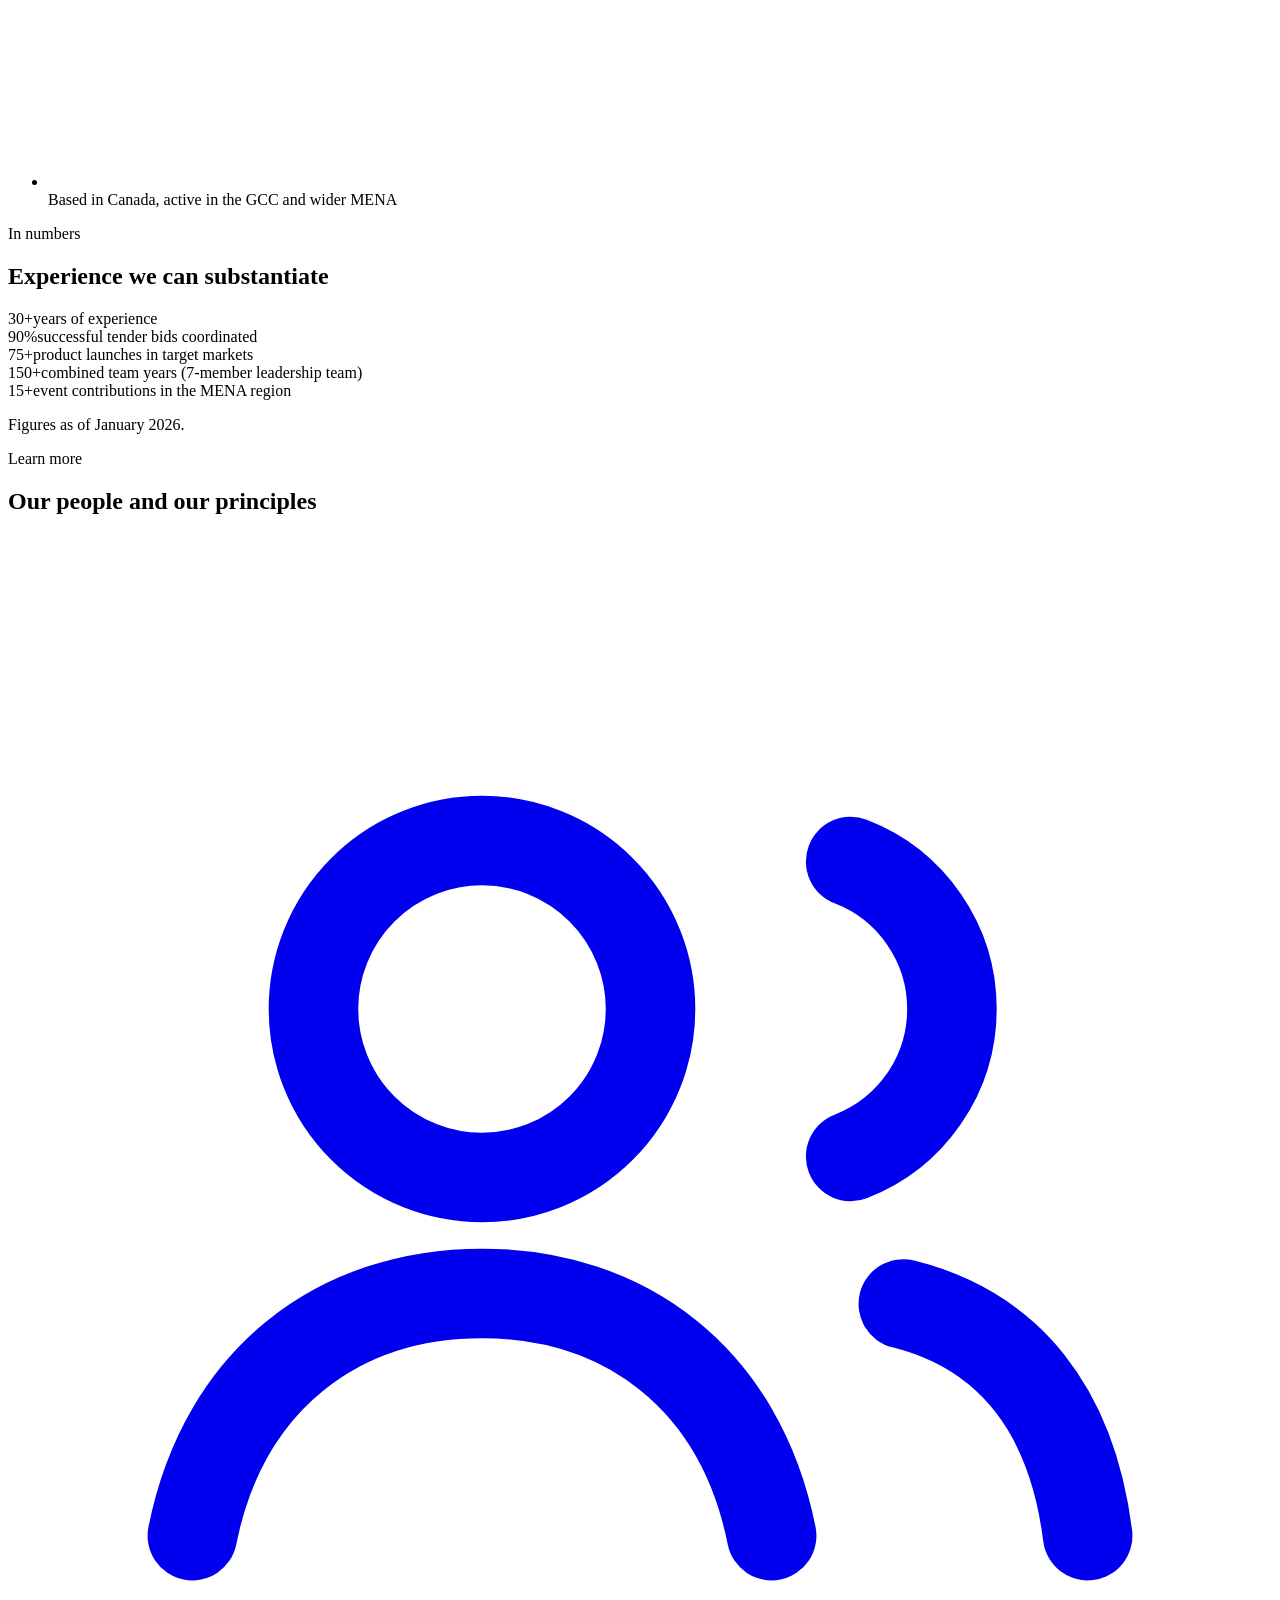
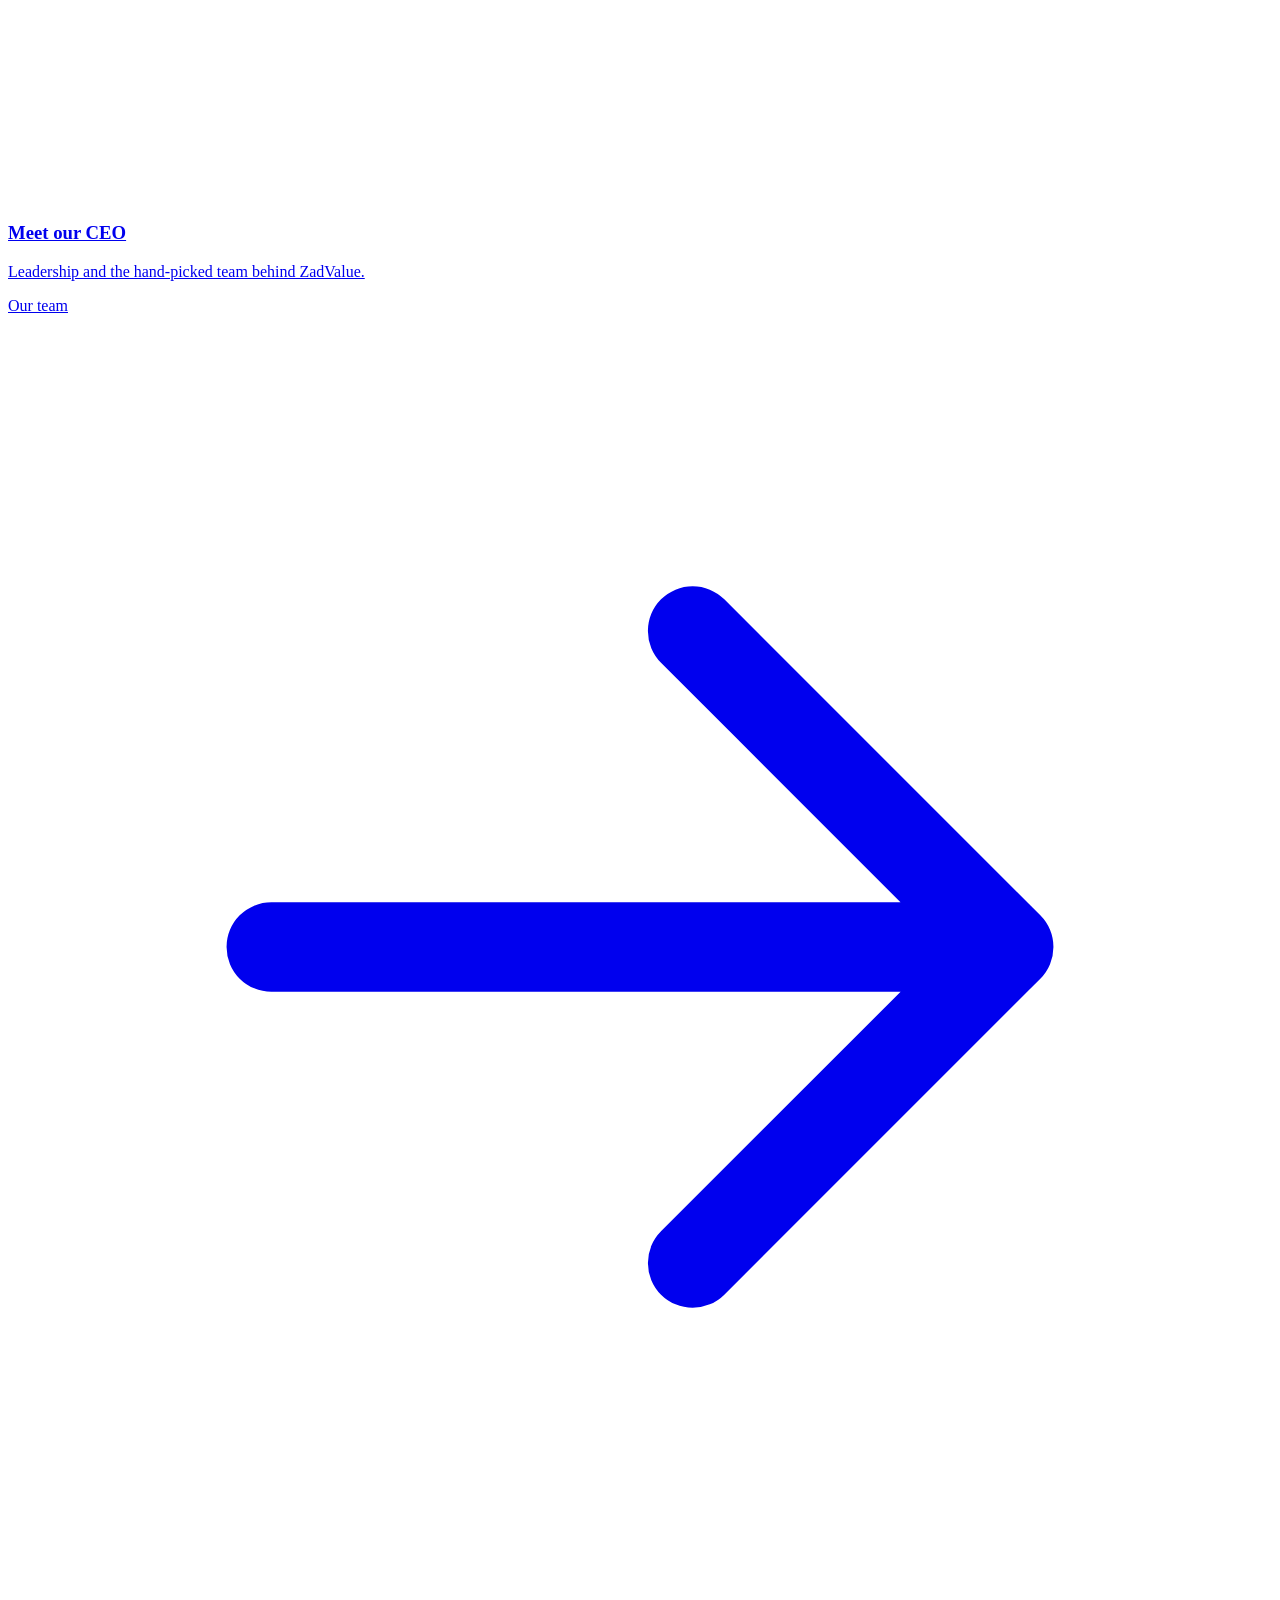
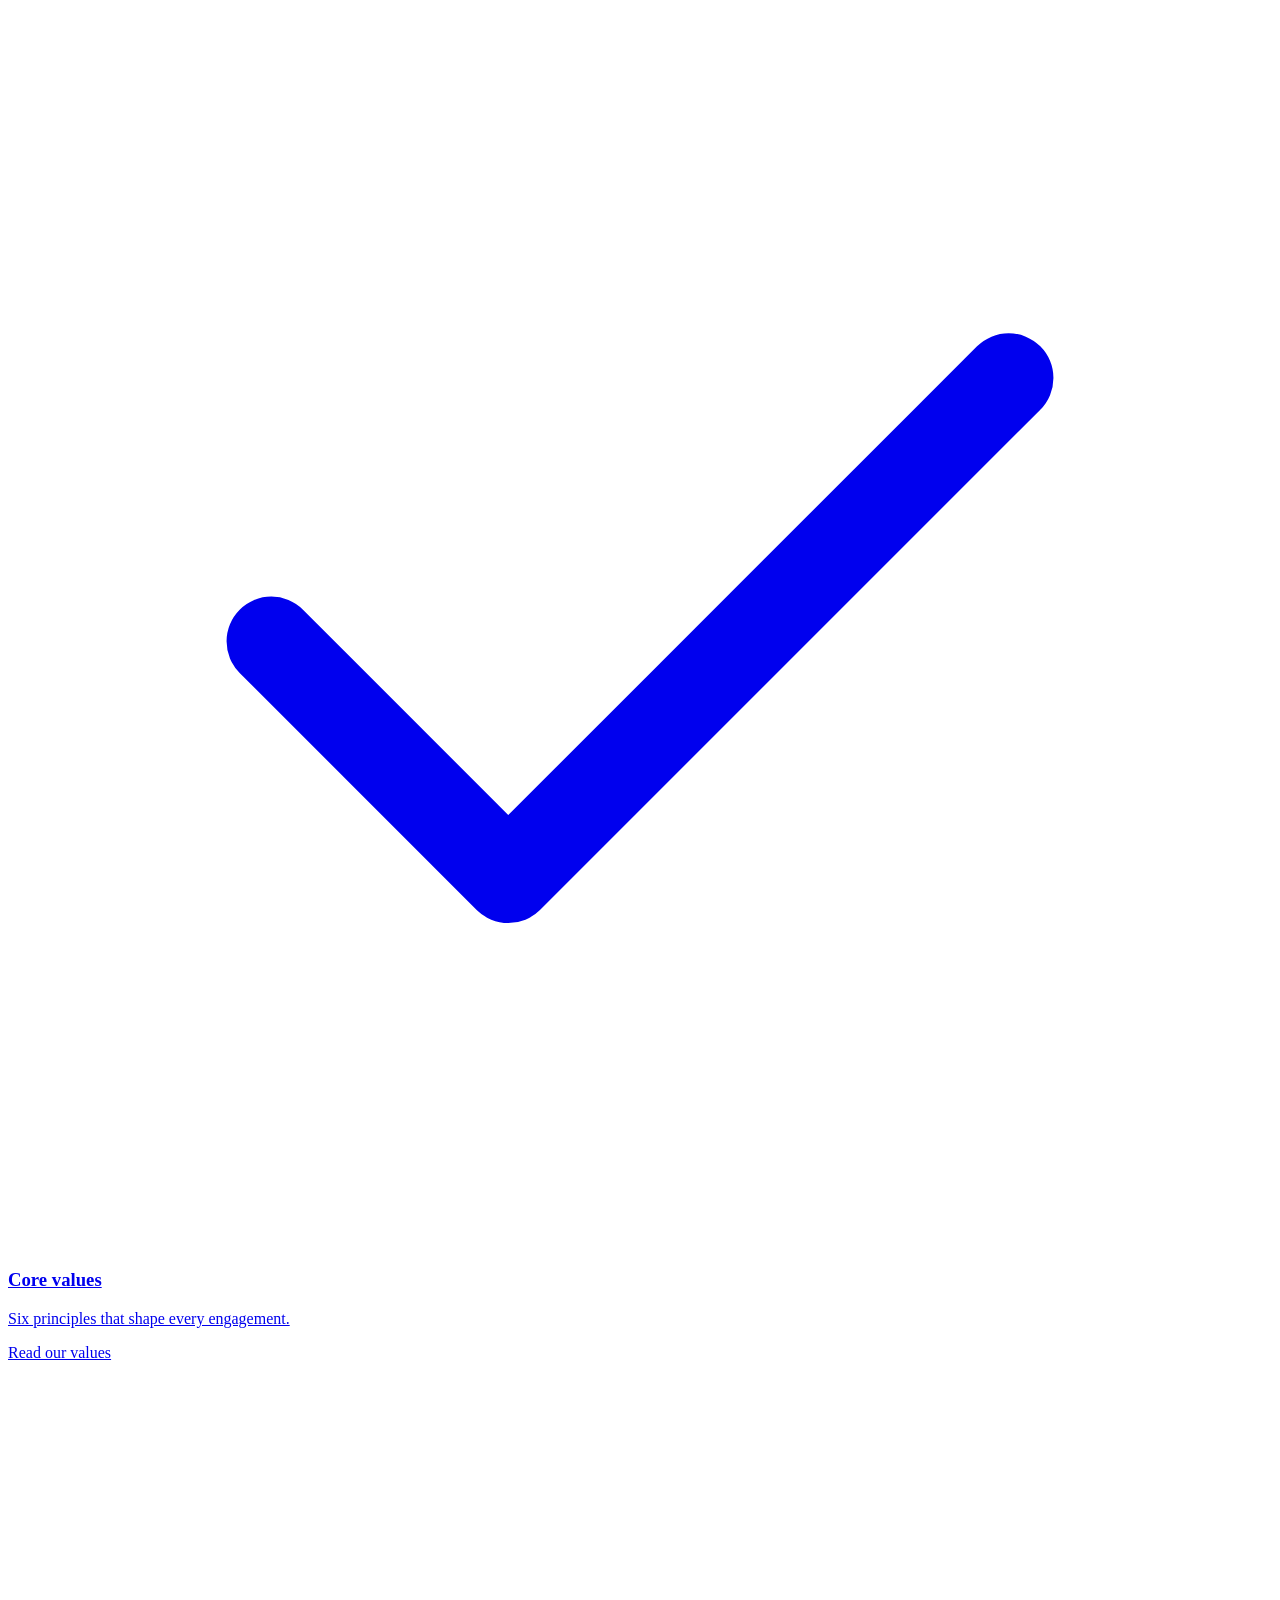
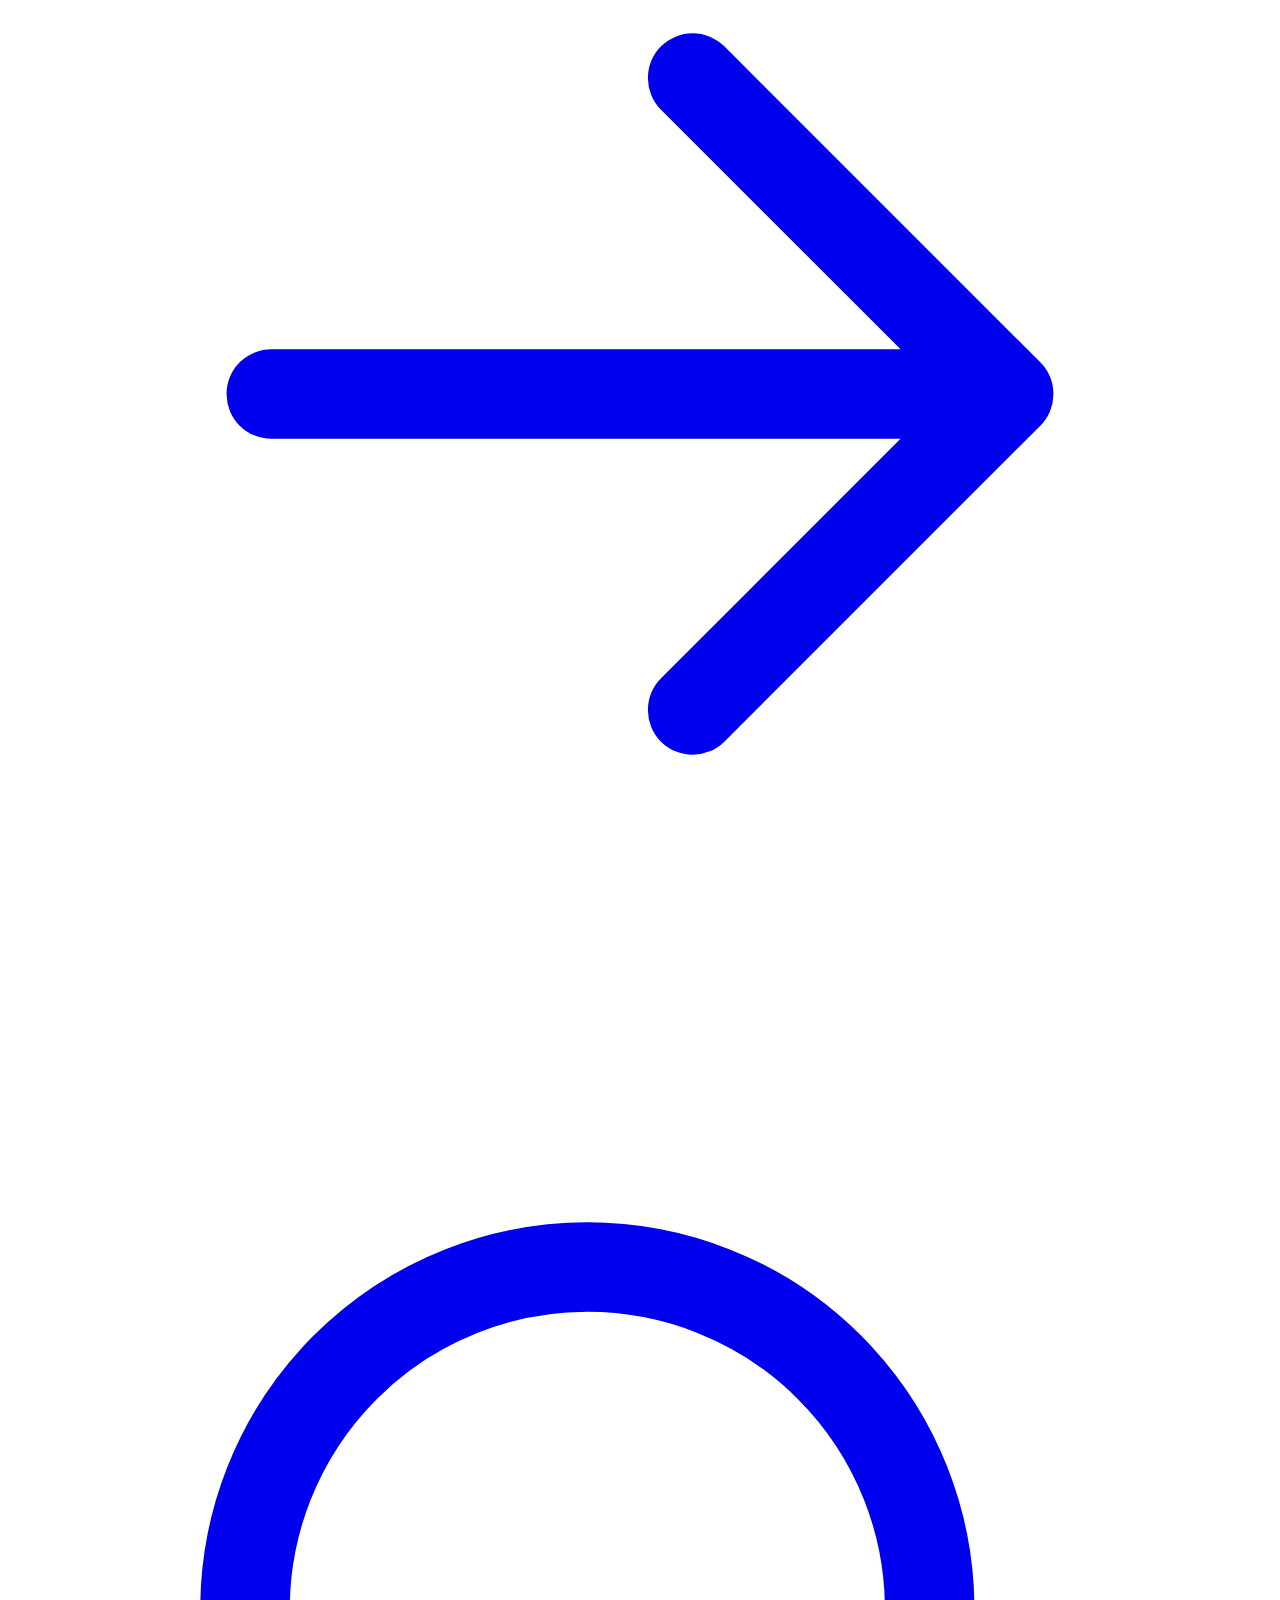
==== commit 8bd72a0c: "Add files via upload" ====
--- a/about/index.html
+++ b/about/index.html
@@ -7,7 +7,7 @@
 <link rel="preconnect" href="https://fonts.googleapis.com"><link rel="preconnect" href="https://fonts.gstatic.com" crossorigin>
 <link rel="stylesheet" href="/zadvalue-site/css/tokens.css"><link rel="stylesheet" href="/zadvalue-site/css/site.css"><script type="application/ld+json">{"@context": "https://schema.org", "@type": "BreadcrumbList", "itemListElement": [{"@type": "ListItem", "position": 1, "name": "Home", "item": "https://zadvalue.com/"}, {"@type": "ListItem", "position": 2, "name": "About ZadValue", "item": "https://zadvalue.com/about/"}]}</script></head>
 <body><a class="skip" href="#main">Skip to content</a>
-<header class="zv-header"><div class="zv-header__bar"><a class="zv-logo-link" href="/zadvalue-site/" aria-label="ZadValue home"><img class="zv-logo" src="/zadvalue-site/images/zadvalue-logo.svg" alt="ZADVALUE, experts in adding value" width="208" height="44"></a><nav aria-label="Primary"><ul class="zv-nav"><li><a href="/zadvalue-site/">Home</a></li><li><a href="/zadvalue-site/about/" aria-current="page">About</a></li><li class="zv-dropdown"><button class="zv-nav__item" aria-expanded="false" aria-controls="svc-panel">Services <svg viewBox="0 0 24 24" fill="none" stroke="currentColor" stroke-width="1.7" stroke-linecap="round" stroke-linejoin="round" aria-hidden="true" class=""><path d="M6 9l6 6 6-6"/></svg></button><div class="zv-dropdown__panel" id="svc-panel" hidden><h4>Services</h4><a href="/zadvalue-site/pharmaceutical-consulting/"><b style="font-weight:600">Pharmaceutical consulting</b><small>Strategy, market entry and regulatory guidance for pharmaceutical companies.</small></a><a href="/zadvalue-site/biotech-consulting/"><b style="font-weight:600">Biotech consulting</b><small>Commercialization, licensing and access for biotechnology innovators.</small></a><a href="/zadvalue-site/medtech-consulting/"><b style="font-weight:600">MedTech consulting</b><small>Regulatory strategy and market entry for devices and digital health.</small></a><a href="/zadvalue-site/medical-nutrition-consulting/"><b style="font-weight:600">Medical nutrition consulting</b><small>Pathways and partnerships for clinical and therapeutic nutrition.</small></a><a href="/zadvalue-site/services/"><b style="font-weight:600">All services</b><small>Eight capabilities, four sectors</small></a></div></li><li><a href="/zadvalue-site/industries/">Industries</a></li><li><a href="/zadvalue-site/markets/">Markets</a></li><li><a href="/zadvalue-site/experience/">Experience</a></li><li><a href="/zadvalue-site/contact/">Contact</a></li></ul></nav><a class="zv-btn zv-btn--primary zv-btn--sm zv-btn--cta" href="/zadvalue-site/contact/?topic=meeting">Book a consultation</a><button class="zv-burger" id="burger" aria-label="Open menu" aria-expanded="false" aria-controls="drawer"><svg viewBox="0 0 24 24" fill="none" stroke="currentColor" stroke-width="1.7" stroke-linecap="round" stroke-linejoin="round" aria-hidden="true" class=""><path d="M4 7h16M4 12h16M4 17h16"/></svg></button></div><nav class="zv-drawer" id="drawer" aria-label="Mobile" hidden><a href="/zadvalue-site/">Home</a><a href="/zadvalue-site/about/" aria-current="page">About</a><a href="/zadvalue-site/services/">Services</a><div class="sub"><a href="/zadvalue-site/pharmaceutical-consulting/">Pharmaceutical consulting</a><a href="/zadvalue-site/biotech-consulting/">Biotech consulting</a><a href="/zadvalue-site/medtech-consulting/">MedTech consulting</a><a href="/zadvalue-site/medical-nutrition-consulting/">Medical nutrition consulting</a></div><a href="/zadvalue-site/industries/">Industries</a><a href="/zadvalue-site/markets/">Markets</a><a href="/zadvalue-site/experience/">Experience</a><a href="/zadvalue-site/contact/">Contact</a><a class="zv-btn zv-btn--primary" href="/zadvalue-site/contact/?topic=meeting">Book a consultation</a></nav></header>
+<header class="zv-header"><div class="zv-header__bar"><a class="zv-logo-link" href="/zadvalue-site/" aria-label="ZadValue home"><img class="zv-logo" src="/zadvalue-site/images/zadvalue-logo.svg" alt="ZADVALUE, experts in adding value" width="208" height="44"></a><nav aria-label="Primary"><ul class="zv-nav"><li><a href="/zadvalue-site/">Home</a></li><li class="zv-dropdown"><button class="zv-nav__item" aria-expanded="false" aria-controls="about-panel" aria-current=page>About <svg viewBox="0 0 24 24" fill="none" stroke="currentColor" stroke-width="1.7" stroke-linecap="round" stroke-linejoin="round" aria-hidden="true" class=""><path d="M6 9l6 6 6-6"/></svg></button><div class="zv-dropdown__panel zv-dropdown__panel--narrow" id="about-panel" hidden><h4>About</h4><a href="/zadvalue-site/about/"><b style="font-weight:600">About ZadValue</b><small>Mission, vision and positioning</small></a><a href="/zadvalue-site/meet-our-ceo/"><b style="font-weight:600">Meet our CEO</b><small>Hesham Zeyada and our leadership</small></a><a href="/zadvalue-site/core-values/"><b style="font-weight:600">Core values</b><small>How we work with clients</small></a></div></li><li class="zv-dropdown"><button class="zv-nav__item" aria-expanded="false" aria-controls="svc-panel">Services <svg viewBox="0 0 24 24" fill="none" stroke="currentColor" stroke-width="1.7" stroke-linecap="round" stroke-linejoin="round" aria-hidden="true" class=""><path d="M6 9l6 6 6-6"/></svg></button><div class="zv-dropdown__panel" id="svc-panel" hidden><h4>Services</h4><a href="/zadvalue-site/pharmaceutical-consulting/"><b style="font-weight:600">Pharmaceutical consulting</b><small>Strategy, market entry and regulatory guidance for pharmaceutical companies.</small></a><a href="/zadvalue-site/biotech-consulting/"><b style="font-weight:600">Biotech consulting</b><small>Commercialization, licensing and access for biotechnology innovators.</small></a><a href="/zadvalue-site/medtech-consulting/"><b style="font-weight:600">MedTech consulting</b><small>Regulatory strategy and market entry for devices and digital health.</small></a><a href="/zadvalue-site/medical-nutrition-consulting/"><b style="font-weight:600">Medical nutrition consulting</b><small>Pathways and partnerships for clinical and therapeutic nutrition.</small></a><a href="/zadvalue-site/services/"><b style="font-weight:600">All services</b><small>Eight capabilities, four sectors</small></a></div></li><li><a href="/zadvalue-site/industries/">Industries</a></li><li><a href="/zadvalue-site/markets/">Markets</a></li><li><a href="/zadvalue-site/experience/">Experience</a></li><li><a href="/zadvalue-site/contact/">Contact</a></li></ul></nav><a class="zv-btn zv-btn--primary zv-btn--sm zv-btn--cta" href="/zadvalue-site/contact/?topic=meeting">Book a consultation</a><button class="zv-burger" id="burger" aria-label="Open menu" aria-expanded="false" aria-controls="drawer"><svg viewBox="0 0 24 24" fill="none" stroke="currentColor" stroke-width="1.7" stroke-linecap="round" stroke-linejoin="round" aria-hidden="true" class=""><path d="M4 7h16M4 12h16M4 17h16"/></svg></button></div><nav class="zv-drawer" id="drawer" aria-label="Mobile" hidden><a href="/zadvalue-site/">Home</a><a href="/zadvalue-site/about/" aria-current="page">About</a><div class="sub"><a href="/zadvalue-site/about/">About ZadValue</a><a href="/zadvalue-site/meet-our-ceo/">Meet our CEO</a><a href="/zadvalue-site/core-values/">Core values</a></div><a href="/zadvalue-site/services/">Services</a><div class="sub"><a href="/zadvalue-site/pharmaceutical-consulting/">Pharmaceutical consulting</a><a href="/zadvalue-site/biotech-consulting/">Biotech consulting</a><a href="/zadvalue-site/medtech-consulting/">MedTech consulting</a><a href="/zadvalue-site/medical-nutrition-consulting/">Medical nutrition consulting</a></div><a href="/zadvalue-site/industries/">Industries</a><a href="/zadvalue-site/markets/">Markets</a><a href="/zadvalue-site/experience/">Experience</a><a href="/zadvalue-site/contact/">Contact</a><a class="zv-btn zv-btn--primary" href="/zadvalue-site/contact/?topic=meeting">Book a consultation</a></nav></header>
 <main id="main" class="pg" tabindex="-1"><section style="padding:48px 0 72px"><div class="zv-container"><nav aria-label="Breadcrumb"><ol class="zv-crumbs"><li><a href="/zadvalue-site/">Home</a></li><li aria-current="page">About ZadValue</li></ol></nav><span class="zv-eyebrow" style="margin-top:32px">About ZadValue</span><h1 class="ph1" style="font:600 52px/58px var(--font-display);letter-spacing:-1px;margin:16px 0 20px;max-width:22ch">Experts in adding value</h1><p class="zv-lead">ZadValue is a Canadian consulting firm, built on a hand-picked team of healthcare and life sciences experts brought together around one goal: to add value for our partners.</p></div></section>
 <section class="zv-band zv-band--200"><div class="zv-container"><div class="mvp">
  <div class="zv-card"><span class="zv-icon-tile"><svg viewBox="0 0 24 24" fill="none" stroke="currentColor" stroke-width="1.7" stroke-linecap="round" stroke-linejoin="round" aria-hidden="true" class=""><circle cx="12" cy="12" r="9"/><path d="M15.6 8.4l-2.1 5.1-5.1 2.1 2.1-5.1z"/></svg></span><h3>Mission</h3><p>To drive sustainable growth and market leadership for our partners, helping organizations unlock their potential and reach their goals.</p></div>
@@ -29,7 +29,7 @@
 <footer class="zv-footer"><div class="zv-footer__inner"><div class="zv-footer__grid">
  <div><a class="zv-footer__logo" href="/zadvalue-site/"><img src="/zadvalue-site/images/zadvalue-logo-reversed.svg" alt="ZADVALUE, experts in adding value" width="190" height="40"></a><p>Healthcare and life sciences consulting for market entry, regulatory strategy and commercial growth in the GCC and wider MENA.</p></div>
  <div><h4>Services</h4><ul><li><a href="/zadvalue-site/pharmaceutical-consulting/">Pharmaceutical consulting</a></li><li><a href="/zadvalue-site/biotech-consulting/">Biotech consulting</a></li><li><a href="/zadvalue-site/medtech-consulting/">MedTech consulting</a></li><li><a href="/zadvalue-site/medical-nutrition-consulting/">Medical nutrition consulting</a></li></ul></div>
- <div><h4>Company</h4><ul><li><a href="/zadvalue-site/about/">About ZadValue</a></li><li><a href="/zadvalue-site/meet-our-ceo/">Our team</a></li><li><a href="/zadvalue-site/core-values/">Core values</a></li><li><a href="/zadvalue-site/experience/">Experience</a></li><li><a href="/zadvalue-site/industries/">Industries</a></li><li><a href="/zadvalue-site/markets/">Markets</a></li></ul></div>
+ <div><h4>Company</h4><ul><li><a href="/zadvalue-site/about/">About ZadValue</a></li><li><a href="/zadvalue-site/meet-our-ceo/">Meet our CEO</a></li><li><a href="/zadvalue-site/core-values/">Core values</a></li><li><a href="/zadvalue-site/experience/">Experience</a></li><li><a href="/zadvalue-site/industries/">Industries</a></li><li><a href="/zadvalue-site/markets/">Markets</a></li></ul></div>
  <div><h4>Get in touch</h4><ul><li><a href="mailto:info@zadvalue.com">info@zadvalue.com</a></li><li><a href="tel:+19029893452">+1 902-989-3452</a></li><li>Bedford, Halifax, NS, Canada</li><li><a href="/zadvalue-site/contact/">Contact form</a></li></ul></div></div>
  <div class="zv-footer__base"><span>&copy; 2026 ZadValue Inc. All rights reserved.</span><span><a href="/zadvalue-site/privacy-policy/">Privacy policy</a></span></div></div></footer>
 <script src="/zadvalue-site/js/site.js" defer></script></body></html>
